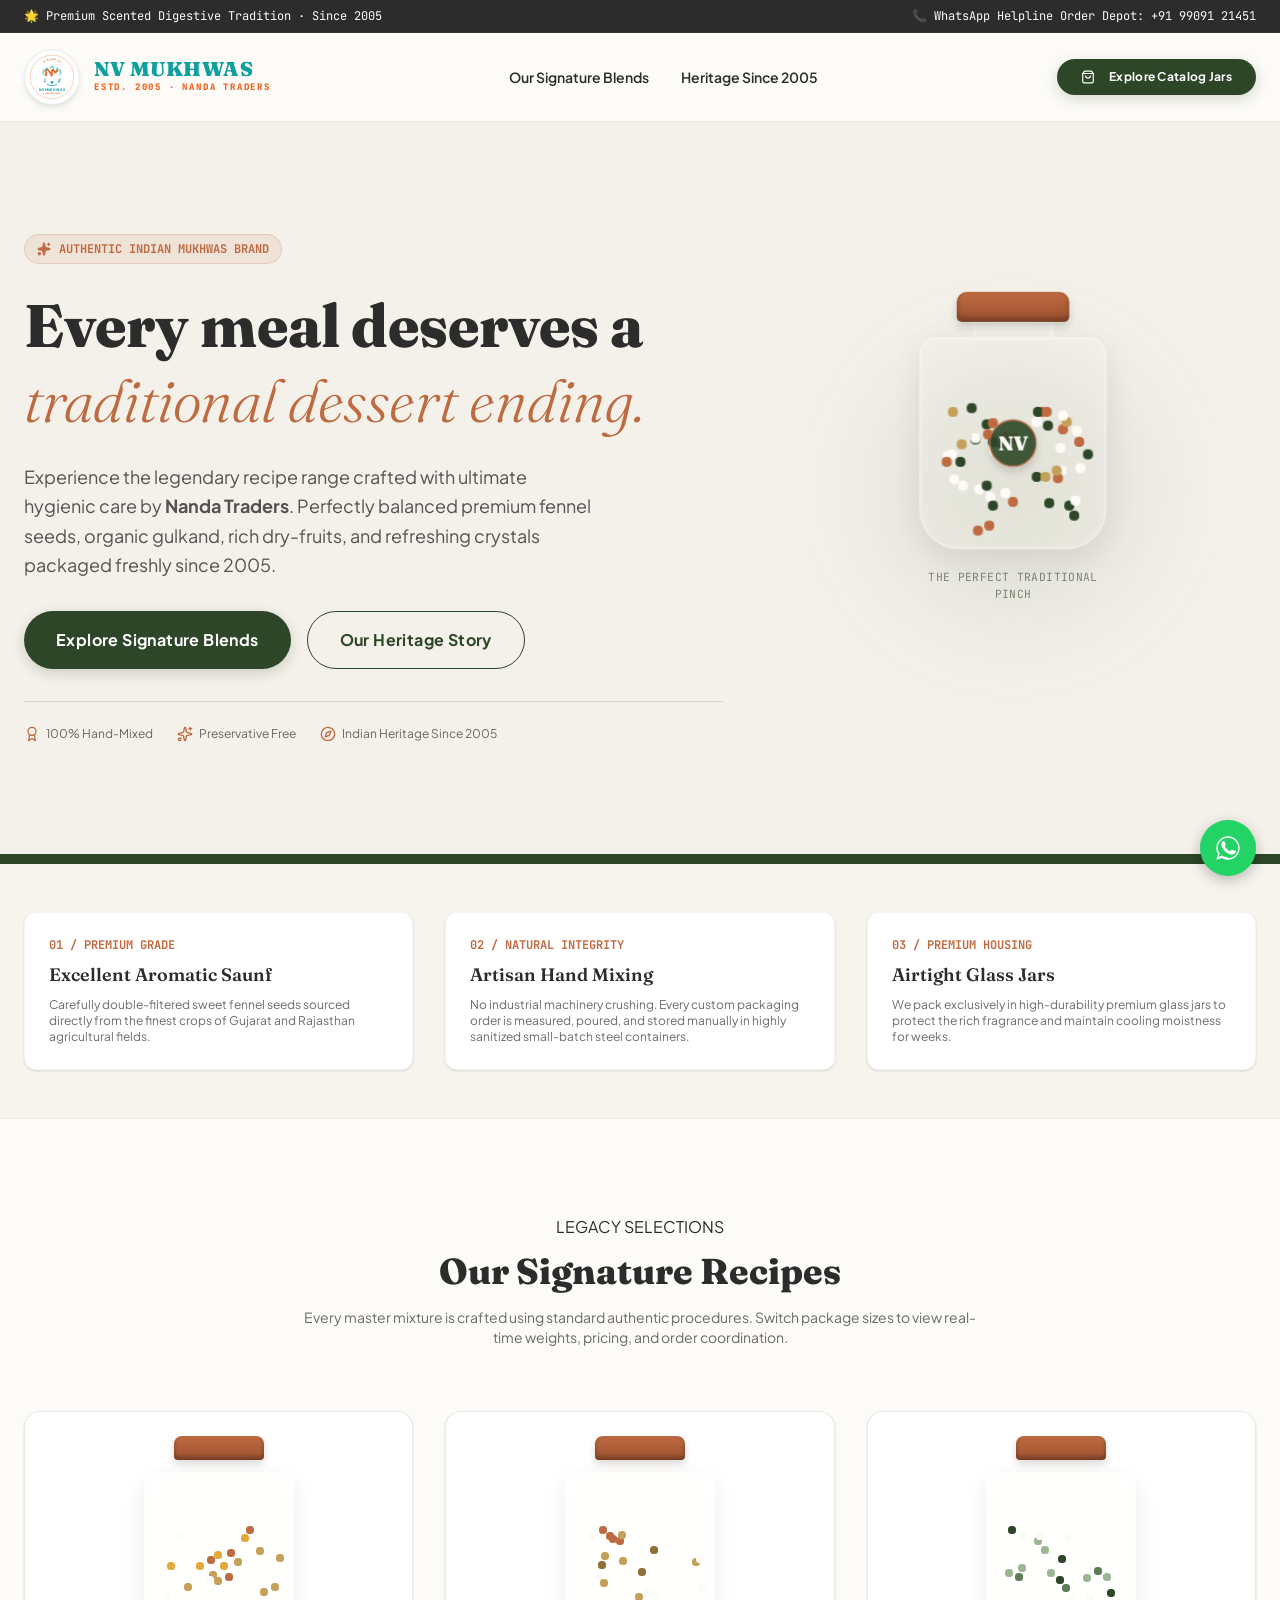
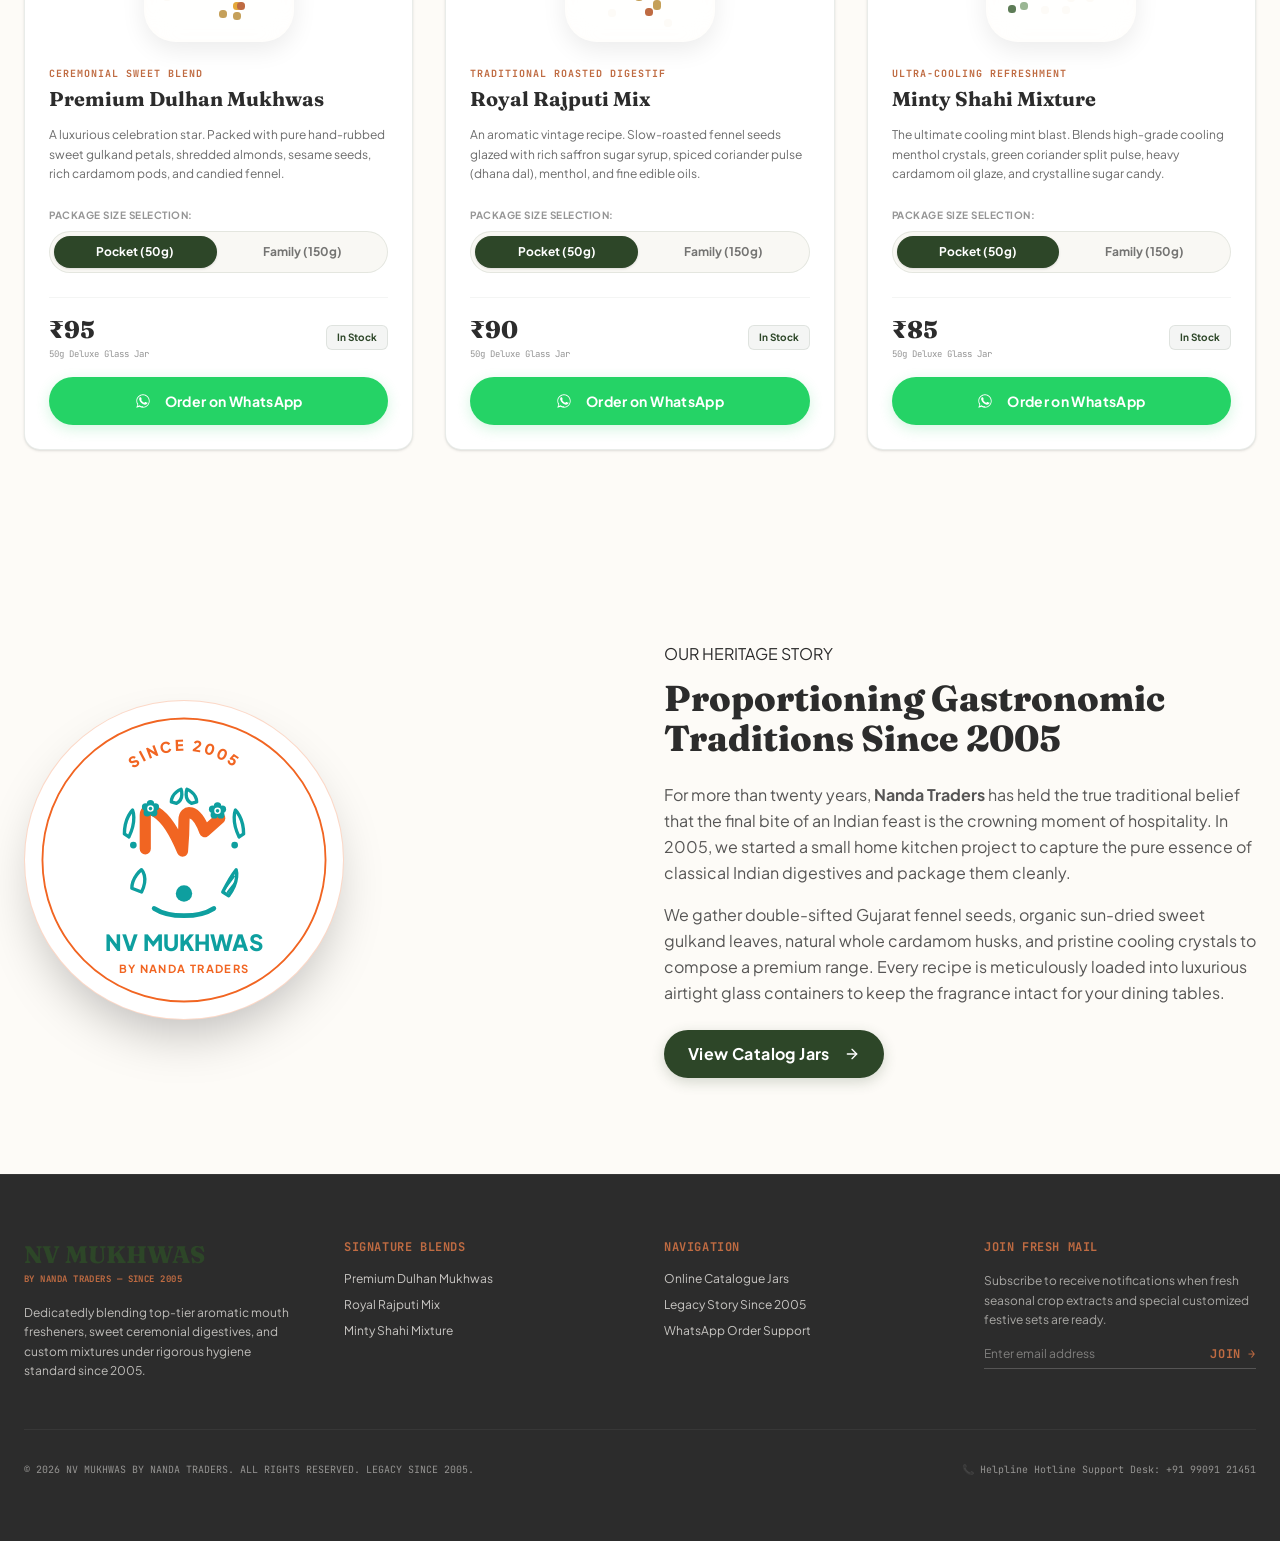
==== index.html @ b00e7655 "Added Completely Code of ReactJS and Build Folder" ====
<!doctype html>
<html lang="en">
  <head>
    <meta charset="UTF-8" />
    <meta name="viewport" content="width=device-width, initial-scale=1.0" />
    <title>My Google AI Studio App</title>
    <script type="module" crossorigin src="/assets/index-C7GHc9b0.js"></script>
    <link rel="stylesheet" crossorigin href="/assets/index-DYr8ZUVI.css">
  </head>
  <body>
    <div id="root"></div>
  </body>
</html>
---- assets/index-DYr8ZUVI.css ----
@import"https://fonts.googleapis.com/css2?family=Fraunces:ital,opsz,wght@0,9..144,300;0,9..144,500;0,9..144,600;0,9..144,700;0,9..144,900;1,9..144,500&family=Plus+Jakarta+Sans:wght@400;500;600;700;800&family=JetBrains+Mono:wght@400;500;600&display=swap";/*! tailwindcss v4.3.1 | MIT License | https://tailwindcss.com */@layer properties{@supports (((-webkit-hyphens:none)) and (not (margin-trim:inline))) or ((-moz-orient:inline) and (not (color:rgb(from red r g b)))){*,:before,:after,::backdrop{--tw-scale-x:1;--tw-scale-y:1;--tw-scale-z:1;--tw-rotate-x:initial;--tw-rotate-y:initial;--tw-rotate-z:initial;--tw-skew-x:initial;--tw-skew-y:initial;--tw-border-style:solid;--tw-gradient-position:initial;--tw-gradient-from:#0000;--tw-gradient-via:#0000;--tw-gradient-to:#0000;--tw-gradient-stops:initial;--tw-gradient-via-stops:initial;--tw-gradient-from-position:0%;--tw-gradient-via-position:50%;--tw-gradient-to-position:100%;--tw-leading:initial;--tw-font-weight:initial;--tw-tracking:initial;--tw-shadow:0 0 #0000;--tw-shadow-color:initial;--tw-shadow-alpha:100%;--tw-inset-shadow:0 0 #0000;--tw-inset-shadow-color:initial;--tw-inset-shadow-alpha:100%;--tw-ring-color:initial;--tw-ring-shadow:0 0 #0000;--tw-inset-ring-color:initial;--tw-inset-ring-shadow:0 0 #0000;--tw-ring-inset:initial;--tw-ring-offset-width:0px;--tw-ring-offset-color:#fff;--tw-ring-offset-shadow:0 0 #0000;--tw-blur:initial;--tw-brightness:initial;--tw-contrast:initial;--tw-grayscale:initial;--tw-hue-rotate:initial;--tw-invert:initial;--tw-opacity:initial;--tw-saturate:initial;--tw-sepia:initial;--tw-drop-shadow:initial;--tw-drop-shadow-color:initial;--tw-drop-shadow-alpha:100%;--tw-drop-shadow-size:initial;--tw-backdrop-blur:initial;--tw-backdrop-brightness:initial;--tw-backdrop-contrast:initial;--tw-backdrop-grayscale:initial;--tw-backdrop-hue-rotate:initial;--tw-backdrop-invert:initial;--tw-backdrop-opacity:initial;--tw-backdrop-saturate:initial;--tw-backdrop-sepia:initial;--tw-duration:initial;--tw-translate-x:0;--tw-translate-y:0;--tw-translate-z:0}}}@layer theme{:root,:host{--font-sans:"Plus Jakarta Sans", ui-sans-serif, system-ui, sans-serif;--font-mono:"JetBrains Mono", ui-monospace, SFMono-Regular, monospace;--color-white:#fff;--spacing:.25rem;--container-sm:24rem;--container-xl:36rem;--container-2xl:42rem;--container-7xl:80rem;--text-xs:.75rem;--text-xs--line-height:calc(1 / .75);--text-sm:.875rem;--text-sm--line-height:calc(1.25 / .875);--text-base:1rem;--text-base--line-height: 1.5 ;--text-lg:1.125rem;--text-lg--line-height:calc(1.75 / 1.125);--text-xl:1.25rem;--text-xl--line-height:calc(1.75 / 1.25);--text-2xl:1.5rem;--text-2xl--line-height:calc(2 / 1.5);--text-3xl:1.875rem;--text-3xl--line-height: 1.2 ;--text-4xl:2.25rem;--text-4xl--line-height:calc(2.5 / 2.25);--text-5xl:3rem;--text-5xl--line-height:1;--text-6xl:3.75rem;--text-6xl--line-height:1;--font-weight-light:300;--font-weight-semibold:600;--font-weight-bold:700;--font-weight-extrabold:800;--font-weight-black:900;--tracking-wide:.025em;--tracking-wider:.05em;--tracking-widest:.1em;--leading-tight:1.25;--leading-relaxed:1.625;--radius-md:.375rem;--radius-xl:.75rem;--radius-2xl:1rem;--animate-pulse:pulse 2s cubic-bezier(.4, 0, .6, 1) infinite;--blur-xl:24px;--blur-3xl:64px;--default-transition-duration:.15s;--default-transition-timing-function:cubic-bezier(.4, 0, .2, 1);--default-font-family:var(--font-sans);--default-mono-font-family:var(--font-mono);--font-display:"Fraunces", serif;--color-teal-brand:#2d4628;--color-teal-brand-dark:#1e311a;--color-orange-brand:#bf6b42;--color-lux-cream:#fdfbf7;--color-cream-dark:#f4f1ea;--color-teal-charcoal:#2c2c2c}}@layer base{*,:after,:before,::backdrop{box-sizing:border-box;border:0 solid;margin:0;padding:0}::file-selector-button{box-sizing:border-box;border:0 solid;margin:0;padding:0}html,:host{-webkit-text-size-adjust:100%;-moz-tab-size:4;tab-size:4;line-height:1.5;font-family:var(--default-font-family,ui-sans-serif, system-ui, sans-serif, "Apple Color Emoji", "Segoe UI Emoji", "Segoe UI Symbol", "Noto Color Emoji");font-feature-settings:var(--default-font-feature-settings,normal);font-variation-settings:var(--default-font-variation-settings,normal);-webkit-tap-highlight-color:transparent}hr{height:0;color:inherit;border-top-width:1px}abbr:where([title]){-webkit-text-decoration:underline dotted;text-decoration:underline dotted}h1,h2,h3,h4,h5,h6{font-size:inherit;font-weight:inherit}a{color:inherit;-webkit-text-decoration:inherit;text-decoration:inherit}b,strong{font-weight:bolder}code,kbd,samp,pre{font-family:var(--default-mono-font-family,ui-monospace, SFMono-Regular, Menlo, Monaco, Consolas, "Liberation Mono", "Courier New", monospace);font-feature-settings:var(--default-mono-font-feature-settings,normal);font-variation-settings:var(--default-mono-font-variation-settings,normal);font-size:1em}small{font-size:80%}sub,sup{vertical-align:baseline;font-size:75%;line-height:0;position:relative}sub{bottom:-.25em}sup{top:-.5em}table{text-indent:0;border-color:inherit;border-collapse:collapse}:-moz-focusring{outline:auto}progress{vertical-align:baseline}summary{display:list-item}ol,ul,menu{list-style:none}img,svg,video,canvas,audio,iframe,embed,object{vertical-align:middle;display:block}img,video{max-width:100%;height:auto}button,input,select,optgroup,textarea{font:inherit;font-feature-settings:inherit;font-variation-settings:inherit;letter-spacing:inherit;color:inherit;opacity:1;background-color:#0000;border-radius:0}::file-selector-button{font:inherit;font-feature-settings:inherit;font-variation-settings:inherit;letter-spacing:inherit;color:inherit;opacity:1;background-color:#0000;border-radius:0}:where(select:is([multiple],[size])) optgroup{font-weight:bolder}:where(select:is([multiple],[size])) optgroup option{padding-inline-start:20px}::file-selector-button{margin-inline-end:4px}::placeholder{opacity:1}@supports (not ((-webkit-appearance:-apple-pay-button))) or (contain-intrinsic-size:1px){::placeholder{color:currentColor}@supports (color:color-mix(in lab,red,red)){::placeholder{color:color-mix(in oklab,currentcolor 50%,transparent)}}}textarea{resize:vertical}::-webkit-search-decoration{-webkit-appearance:none}::-webkit-date-and-time-value{min-height:1lh;text-align:inherit}::-webkit-datetime-edit{display:inline-flex}::-webkit-datetime-edit-fields-wrapper{padding:0}::-webkit-datetime-edit{padding-block:0}::-webkit-datetime-edit-year-field{padding-block:0}::-webkit-datetime-edit-month-field{padding-block:0}::-webkit-datetime-edit-day-field{padding-block:0}::-webkit-datetime-edit-hour-field{padding-block:0}::-webkit-datetime-edit-minute-field{padding-block:0}::-webkit-datetime-edit-second-field{padding-block:0}::-webkit-datetime-edit-millisecond-field{padding-block:0}::-webkit-datetime-edit-meridiem-field{padding-block:0}::-webkit-calendar-picker-indicator{line-height:1}:-moz-ui-invalid{box-shadow:none}button,input:where([type=button],[type=reset],[type=submit]){-webkit-appearance:button;-moz-appearance:button;appearance:button}::file-selector-button{-webkit-appearance:button;-moz-appearance:button;appearance:button}::-webkit-inner-spin-button{height:auto}::-webkit-outer-spin-button{height:auto}[hidden]:where(:not([hidden=until-found])){display:none!important}}@layer components;@layer utilities{.pointer-events-none{pointer-events:none}.absolute{position:absolute}.fixed{position:fixed}.relative{position:relative}.sticky{position:sticky}.inset-0{top:0;right:0;bottom:0;left:0}.inset-x-0{inset-inline:0}.top-0{top:0}.top-\[81px\]{top:81px}.right-0{right:0}.bottom-0{bottom:0}.left-0{left:0}.z-40{z-index:40}.z-50{z-index:50}.mx-auto{margin-inline:auto}.mt-0\.5{margin-top:calc(var(--spacing) * .5)}.mt-3{margin-top:calc(var(--spacing) * 3)}.mt-4{margin-top:calc(var(--spacing) * 4)}.mt-auto{margin-top:auto}.mr-1\.5{margin-right:calc(var(--spacing) * 1.5)}.mr-2{margin-right:calc(var(--spacing) * 2)}.mb-1{margin-bottom:var(--spacing)}.mb-2{margin-bottom:calc(var(--spacing) * 2)}.mb-3{margin-bottom:calc(var(--spacing) * 3)}.mb-4{margin-bottom:calc(var(--spacing) * 4)}.mb-6{margin-bottom:calc(var(--spacing) * 6)}.mb-8{margin-bottom:calc(var(--spacing) * 8)}.mb-16{margin-bottom:calc(var(--spacing) * 16)}.ml-1\.5{margin-left:calc(var(--spacing) * 1.5)}.block{display:block}.flex{display:flex}.grid{display:grid}.hidden{display:none}.inline-flex{display:inline-flex}.table{display:table}.h-3\.5{height:calc(var(--spacing) * 3.5)}.h-4{height:calc(var(--spacing) * 4)}.h-6{height:calc(var(--spacing) * 6)}.h-7{height:calc(var(--spacing) * 7)}.h-12{height:calc(var(--spacing) * 12)}.h-14{height:calc(var(--spacing) * 14)}.h-64{height:calc(var(--spacing) * 64)}.h-96{height:calc(var(--spacing) * 96)}.min-h-screen{min-height:100vh}.w-3\.5{width:calc(var(--spacing) * 3.5)}.w-4{width:calc(var(--spacing) * 4)}.w-6{width:calc(var(--spacing) * 6)}.w-7{width:calc(var(--spacing) * 7)}.w-12{width:calc(var(--spacing) * 12)}.w-14{width:calc(var(--spacing) * 14)}.w-64{width:calc(var(--spacing) * 64)}.w-96{width:calc(var(--spacing) * 96)}.w-full{width:100%}.max-w-2xl{max-width:var(--container-2xl)}.max-w-7xl{max-width:var(--container-7xl)}.max-w-sm{max-width:var(--container-sm)}.max-w-xl{max-width:var(--container-xl)}.flex-1{flex:1}.flex-grow{flex-grow:1}.origin-bottom{transform-origin:bottom}.scale-110{--tw-scale-x:110%;--tw-scale-y:110%;--tw-scale-z:110%;scale:var(--tw-scale-x) var(--tw-scale-y)}.transform{transform:var(--tw-rotate-x,) var(--tw-rotate-y,) var(--tw-rotate-z,) var(--tw-skew-x,) var(--tw-skew-y,)}.animate-pulse{animation:var(--animate-pulse)}.flex-col{flex-direction:column}.flex-wrap{flex-wrap:wrap}.items-center{align-items:center}.items-start{align-items:flex-start}.justify-between{justify-content:space-between}.justify-center{justify-content:center}.gap-1{gap:var(--spacing)}.gap-1\.5{gap:calc(var(--spacing) * 1.5)}.gap-2{gap:calc(var(--spacing) * 2)}.gap-2\.5{gap:calc(var(--spacing) * 2.5)}.gap-3\.5{gap:calc(var(--spacing) * 3.5)}.gap-4{gap:calc(var(--spacing) * 4)}.gap-6{gap:calc(var(--spacing) * 6)}.gap-8{gap:calc(var(--spacing) * 8)}.gap-12{gap:calc(var(--spacing) * 12)}.overflow-hidden{overflow:hidden}.rounded-2xl{border-radius:var(--radius-2xl)}.rounded-full{border-radius:3.40282e38px}.rounded-md{border-radius:var(--radius-md)}.rounded-xl{border-radius:var(--radius-xl)}.border{border-style:var(--tw-border-style);border-width:1px}.border-2{border-style:var(--tw-border-style);border-width:2px}.border-t{border-top-style:var(--tw-border-style);border-top-width:1px}.border-b{border-bottom-style:var(--tw-border-style);border-bottom-width:1px}.border-b-\[10px\]{border-bottom-style:var(--tw-border-style);border-bottom-width:10px}.border-none{--tw-border-style:none;border-style:none}.border-\[\#F16522\]\/25{border-color:#f1652240}.border-lux-cream\/20{border-color:#fdfbf733}@supports (color:color-mix(in lab,red,red)){.border-lux-cream\/20{border-color:color-mix(in oklab,var(--color-lux-cream) 20%,transparent)}}.border-orange-brand\/20{border-color:#bf6b4233}@supports (color:color-mix(in lab,red,red)){.border-orange-brand\/20{border-color:color-mix(in oklab,var(--color-orange-brand) 20%,transparent)}}.border-teal-brand{border-color:var(--color-teal-brand)}.border-teal-brand\/5{border-color:#2d46280d}@supports (color:color-mix(in lab,red,red)){.border-teal-brand\/5{border-color:color-mix(in oklab,var(--color-teal-brand) 5%,transparent)}}.border-teal-brand\/10{border-color:#2d46281a}@supports (color:color-mix(in lab,red,red)){.border-teal-brand\/10{border-color:color-mix(in oklab,var(--color-teal-brand) 10%,transparent)}}.border-teal-brand\/15{border-color:#2d462826}@supports (color:color-mix(in lab,red,red)){.border-teal-brand\/15{border-color:color-mix(in oklab,var(--color-teal-brand) 15%,transparent)}}.border-teal-brand\/20{border-color:#2d462833}@supports (color:color-mix(in lab,red,red)){.border-teal-brand\/20{border-color:color-mix(in oklab,var(--color-teal-brand) 20%,transparent)}}.border-white\/5{border-color:#ffffff0d}@supports (color:color-mix(in lab,red,red)){.border-white\/5{border-color:color-mix(in oklab,var(--color-white) 5%,transparent)}}.bg-cream-dark{background-color:var(--color-cream-dark)}.bg-cream-dark\/50{background-color:#f4f1ea80}@supports (color:color-mix(in lab,red,red)){.bg-cream-dark\/50{background-color:color-mix(in oklab,var(--color-cream-dark) 50%,transparent)}}.bg-cream-dark\/60{background-color:#f4f1ea99}@supports (color:color-mix(in lab,red,red)){.bg-cream-dark\/60{background-color:color-mix(in oklab,var(--color-cream-dark) 60%,transparent)}}.bg-lux-cream{background-color:var(--color-lux-cream)}.bg-lux-cream\/90{background-color:#fdfbf7e6}@supports (color:color-mix(in lab,red,red)){.bg-lux-cream\/90{background-color:color-mix(in oklab,var(--color-lux-cream) 90%,transparent)}}.bg-orange-brand\/10{background-color:#bf6b421a}@supports (color:color-mix(in lab,red,red)){.bg-orange-brand\/10{background-color:color-mix(in oklab,var(--color-orange-brand) 10%,transparent)}}.bg-teal-brand{background-color:var(--color-teal-brand)}.bg-teal-brand\/5{background-color:#2d46280d}@supports (color:color-mix(in lab,red,red)){.bg-teal-brand\/5{background-color:color-mix(in oklab,var(--color-teal-brand) 5%,transparent)}}.bg-teal-brand\/10{background-color:#2d46281a}@supports (color:color-mix(in lab,red,red)){.bg-teal-brand\/10{background-color:color-mix(in oklab,var(--color-teal-brand) 10%,transparent)}}.bg-teal-charcoal{background-color:var(--color-teal-charcoal)}.bg-transparent{background-color:#0000}.bg-white{background-color:var(--color-white)}.bg-white\/45{background-color:#ffffff73}@supports (color:color-mix(in lab,red,red)){.bg-white\/45{background-color:color-mix(in oklab,var(--color-white) 45%,transparent)}}.from-orange-brand\/5{--tw-gradient-from:#bf6b420d}@supports (color:color-mix(in lab,red,red)){.from-orange-brand\/5{--tw-gradient-from:color-mix(in oklab, var(--color-orange-brand) 5%, transparent)}}.from-orange-brand\/5{--tw-gradient-stops:var(--tw-gradient-via-stops,var(--tw-gradient-position), var(--tw-gradient-from) var(--tw-gradient-from-position), var(--tw-gradient-to) var(--tw-gradient-to-position))}.from-teal-brand\/5{--tw-gradient-from:#2d46280d}@supports (color:color-mix(in lab,red,red)){.from-teal-brand\/5{--tw-gradient-from:color-mix(in oklab, var(--color-teal-brand) 5%, transparent)}}.from-teal-brand\/5{--tw-gradient-stops:var(--tw-gradient-via-stops,var(--tw-gradient-position), var(--tw-gradient-from) var(--tw-gradient-from-position), var(--tw-gradient-to) var(--tw-gradient-to-position))}.to-transparent{--tw-gradient-to:transparent;--tw-gradient-stops:var(--tw-gradient-via-stops,var(--tw-gradient-position), var(--tw-gradient-from) var(--tw-gradient-from-position), var(--tw-gradient-to) var(--tw-gradient-to-position))}.fill-current{fill:currentColor}.fill-white{fill:var(--color-white)}.p-1{padding:var(--spacing)}.p-2{padding:calc(var(--spacing) * 2)}.p-2\.5{padding:calc(var(--spacing) * 2.5)}.p-6{padding:calc(var(--spacing) * 6)}.px-2\.5{padding-inline:calc(var(--spacing) * 2.5)}.px-3{padding-inline:calc(var(--spacing) * 3)}.px-6{padding-inline:calc(var(--spacing) * 6)}.px-8{padding-inline:calc(var(--spacing) * 8)}.py-1{padding-block:var(--spacing)}.py-1\.5{padding-block:calc(var(--spacing) * 1.5)}.py-2{padding-block:calc(var(--spacing) * 2)}.py-2\.5{padding-block:calc(var(--spacing) * 2.5)}.py-3{padding-block:calc(var(--spacing) * 3)}.py-3\.5{padding-block:calc(var(--spacing) * 3.5)}.py-4{padding-block:calc(var(--spacing) * 4)}.py-10{padding-block:calc(var(--spacing) * 10)}.py-12{padding-block:calc(var(--spacing) * 12)}.py-16{padding-block:calc(var(--spacing) * 16)}.py-20{padding-block:calc(var(--spacing) * 20)}.py-24{padding-block:calc(var(--spacing) * 24)}.pt-2{padding-top:calc(var(--spacing) * 2)}.pt-4{padding-top:calc(var(--spacing) * 4)}.pt-6{padding-top:calc(var(--spacing) * 6)}.pt-8{padding-top:calc(var(--spacing) * 8)}.pb-1\.5{padding-bottom:calc(var(--spacing) * 1.5)}.pb-2{padding-bottom:calc(var(--spacing) * 2)}.pb-12{padding-bottom:calc(var(--spacing) * 12)}.text-center{text-align:center}.text-left{text-align:left}.font-display{font-family:var(--font-display)}.font-mono{font-family:var(--font-mono)}.font-sans{font-family:var(--font-sans)}.text-2xl{font-size:var(--text-2xl);line-height:var(--tw-leading,var(--text-2xl--line-height))}.text-3xl{font-size:var(--text-3xl);line-height:var(--tw-leading,var(--text-3xl--line-height))}.text-4xl{font-size:var(--text-4xl);line-height:var(--tw-leading,var(--text-4xl--line-height))}.text-base{font-size:var(--text-base);line-height:var(--tw-leading,var(--text-base--line-height))}.text-lg{font-size:var(--text-lg);line-height:var(--tw-leading,var(--text-lg--line-height))}.text-sm{font-size:var(--text-sm);line-height:var(--tw-leading,var(--text-sm--line-height))}.text-xl{font-size:var(--text-xl);line-height:var(--tw-leading,var(--text-xl--line-height))}.text-xs{font-size:var(--text-xs);line-height:var(--tw-leading,var(--text-xs--line-height))}.text-\[9px\]{font-size:9px}.text-\[10px\]{font-size:10px}.leading-none{--tw-leading:1;line-height:1}.leading-relaxed{--tw-leading:var(--leading-relaxed);line-height:var(--leading-relaxed)}.leading-tight{--tw-leading:var(--leading-tight);line-height:var(--leading-tight)}.font-black{--tw-font-weight:var(--font-weight-black);font-weight:var(--font-weight-black)}.font-bold{--tw-font-weight:var(--font-weight-bold);font-weight:var(--font-weight-bold)}.font-extrabold{--tw-font-weight:var(--font-weight-extrabold);font-weight:var(--font-weight-extrabold)}.font-light{--tw-font-weight:var(--font-weight-light);font-weight:var(--font-weight-light)}.font-semibold{--tw-font-weight:var(--font-weight-semibold);font-weight:var(--font-weight-semibold)}.tracking-\[0\.2em\]{--tw-tracking:.2em;letter-spacing:.2em}.tracking-wide{--tw-tracking:var(--tracking-wide);letter-spacing:var(--tracking-wide)}.tracking-wider{--tw-tracking:var(--tracking-wider);letter-spacing:var(--tracking-wider)}.tracking-widest{--tw-tracking:var(--tracking-widest);letter-spacing:var(--tracking-widest)}.text-\[\#0E9F9F\]{color:#0e9f9f}.text-\[\#F16522\]{color:#f16522}.text-lux-cream{color:var(--color-lux-cream)}.text-lux-cream\/50{color:#fdfbf780}@supports (color:color-mix(in lab,red,red)){.text-lux-cream\/50{color:color-mix(in oklab,var(--color-lux-cream) 50%,transparent)}}.text-lux-cream\/60{color:#fdfbf799}@supports (color:color-mix(in lab,red,red)){.text-lux-cream\/60{color:color-mix(in oklab,var(--color-lux-cream) 60%,transparent)}}.text-lux-cream\/70{color:#fdfbf7b3}@supports (color:color-mix(in lab,red,red)){.text-lux-cream\/70{color:color-mix(in oklab,var(--color-lux-cream) 70%,transparent)}}.text-lux-cream\/75{color:#fdfbf7bf}@supports (color:color-mix(in lab,red,red)){.text-lux-cream\/75{color:color-mix(in oklab,var(--color-lux-cream) 75%,transparent)}}.text-orange-brand{color:var(--color-orange-brand)}.text-teal-brand{color:var(--color-teal-brand)}.text-teal-brand\/60{color:#2d462899}@supports (color:color-mix(in lab,red,red)){.text-teal-brand\/60{color:color-mix(in oklab,var(--color-teal-brand) 60%,transparent)}}.text-teal-charcoal{color:var(--color-teal-charcoal)}.text-teal-charcoal\/50{color:#2c2c2c80}@supports (color:color-mix(in lab,red,red)){.text-teal-charcoal\/50{color:color-mix(in oklab,var(--color-teal-charcoal) 50%,transparent)}}.text-teal-charcoal\/65{color:#2c2c2ca6}@supports (color:color-mix(in lab,red,red)){.text-teal-charcoal\/65{color:color-mix(in oklab,var(--color-teal-charcoal) 65%,transparent)}}.text-teal-charcoal\/70{color:#2c2c2cb3}@supports (color:color-mix(in lab,red,red)){.text-teal-charcoal\/70{color:color-mix(in oklab,var(--color-teal-charcoal) 70%,transparent)}}.text-teal-charcoal\/80{color:#2c2c2ccc}@supports (color:color-mix(in lab,red,red)){.text-teal-charcoal\/80{color:color-mix(in oklab,var(--color-teal-charcoal) 80%,transparent)}}.text-white{color:var(--color-white)}.uppercase{text-transform:uppercase}.italic{font-style:italic}.shadow-2xl{--tw-shadow:0 25px 50px -12px var(--tw-shadow-color,#00000040);box-shadow:var(--tw-inset-shadow),var(--tw-inset-ring-shadow),var(--tw-ring-offset-shadow),var(--tw-ring-shadow),var(--tw-shadow)}.shadow-lg{--tw-shadow:0 10px 15px -3px var(--tw-shadow-color,#0000001a), 0 4px 6px -4px var(--tw-shadow-color,#0000001a);box-shadow:var(--tw-inset-shadow),var(--tw-inset-ring-shadow),var(--tw-ring-offset-shadow),var(--tw-ring-shadow),var(--tw-shadow)}.shadow-md{--tw-shadow:0 4px 6px -1px var(--tw-shadow-color,#0000001a), 0 2px 4px -2px var(--tw-shadow-color,#0000001a);box-shadow:var(--tw-inset-shadow),var(--tw-inset-ring-shadow),var(--tw-ring-offset-shadow),var(--tw-ring-shadow),var(--tw-shadow)}.shadow-sm{--tw-shadow:0 1px 3px 0 var(--tw-shadow-color,#0000001a), 0 1px 2px -1px var(--tw-shadow-color,#0000001a);box-shadow:var(--tw-inset-shadow),var(--tw-inset-ring-shadow),var(--tw-ring-offset-shadow),var(--tw-ring-shadow),var(--tw-shadow)}.shadow-xl{--tw-shadow:0 20px 25px -5px var(--tw-shadow-color,#0000001a), 0 8px 10px -6px var(--tw-shadow-color,#0000001a);box-shadow:var(--tw-inset-shadow),var(--tw-inset-ring-shadow),var(--tw-ring-offset-shadow),var(--tw-ring-shadow),var(--tw-shadow)}.shadow-teal-brand\/10{--tw-shadow-color:#2d46281a}@supports (color:color-mix(in lab,red,red)){.shadow-teal-brand\/10{--tw-shadow-color:color-mix(in oklab, color-mix(in oklab, var(--color-teal-brand) 10%, transparent) var(--tw-shadow-alpha), transparent)}}.blur-3xl{--tw-blur:blur(var(--blur-3xl));filter:var(--tw-blur,) var(--tw-brightness,) var(--tw-contrast,) var(--tw-grayscale,) var(--tw-hue-rotate,) var(--tw-invert,) var(--tw-saturate,) var(--tw-sepia,) var(--tw-drop-shadow,)}.backdrop-blur-xl{--tw-backdrop-blur:blur(var(--blur-xl));-webkit-backdrop-filter:var(--tw-backdrop-blur,) var(--tw-backdrop-brightness,) var(--tw-backdrop-contrast,) var(--tw-backdrop-grayscale,) var(--tw-backdrop-hue-rotate,) var(--tw-backdrop-invert,) var(--tw-backdrop-opacity,) var(--tw-backdrop-saturate,) var(--tw-backdrop-sepia,);backdrop-filter:var(--tw-backdrop-blur,) var(--tw-backdrop-brightness,) var(--tw-backdrop-contrast,) var(--tw-backdrop-grayscale,) var(--tw-backdrop-hue-rotate,) var(--tw-backdrop-invert,) var(--tw-backdrop-opacity,) var(--tw-backdrop-saturate,) var(--tw-backdrop-sepia,)}.transition{transition-property:color,background-color,border-color,outline-color,text-decoration-color,fill,stroke,--tw-gradient-from,--tw-gradient-via,--tw-gradient-to,opacity,box-shadow,transform,translate,scale,rotate,filter,-webkit-backdrop-filter,backdrop-filter,display,content-visibility,overlay,pointer-events;transition-timing-function:var(--tw-ease,var(--default-transition-timing-function));transition-duration:var(--tw-duration,var(--default-transition-duration))}.transition-all{transition-property:all;transition-timing-function:var(--tw-ease,var(--default-transition-timing-function));transition-duration:var(--tw-duration,var(--default-transition-duration))}.transition-colors{transition-property:color,background-color,border-color,outline-color,text-decoration-color,fill,stroke,--tw-gradient-from,--tw-gradient-via,--tw-gradient-to;transition-timing-function:var(--tw-ease,var(--default-transition-timing-function));transition-duration:var(--tw-duration,var(--default-transition-duration))}.duration-300{--tw-duration:.3s;transition-duration:.3s}.outline-none{--tw-outline-style:none;outline-style:none}@media(hover:hover){.group-hover\:scale-105:is(:where(.group):hover *){--tw-scale-x:105%;--tw-scale-y:105%;--tw-scale-z:105%;scale:var(--tw-scale-x) var(--tw-scale-y)}}.selection\:bg-orange-brand ::selection{background-color:var(--color-orange-brand)}.selection\:bg-orange-brand::selection{background-color:var(--color-orange-brand)}.selection\:text-white ::selection{color:var(--color-white)}.selection\:text-white::selection{color:var(--color-white)}.placeholder\:text-lux-cream\/40::placeholder{color:#fdfbf766}@supports (color:color-mix(in lab,red,red)){.placeholder\:text-lux-cream\/40::placeholder{color:color-mix(in oklab,var(--color-lux-cream) 40%,transparent)}}@media(hover:hover){.hover\:-translate-y-1:hover{--tw-translate-y:calc(var(--spacing) * -1);translate:var(--tw-translate-x) var(--tw-translate-y)}.hover\:border-teal-brand\/30:hover{border-color:#2d46284d}@supports (color:color-mix(in lab,red,red)){.hover\:border-teal-brand\/30:hover{border-color:color-mix(in oklab,var(--color-teal-brand) 30%,transparent)}}.hover\:bg-teal-brand-dark:hover{background-color:var(--color-teal-brand-dark)}.hover\:bg-teal-brand\/5:hover{background-color:#2d46280d}@supports (color:color-mix(in lab,red,red)){.hover\:bg-teal-brand\/5:hover{background-color:color-mix(in oklab,var(--color-teal-brand) 5%,transparent)}}.hover\:bg-white\/40:hover{background-color:#fff6}@supports (color:color-mix(in lab,red,red)){.hover\:bg-white\/40:hover{background-color:color-mix(in oklab,var(--color-white) 40%,transparent)}}.hover\:text-orange-brand:hover{color:var(--color-orange-brand)}.hover\:text-teal-brand:hover{color:var(--color-teal-brand)}.hover\:text-white:hover{color:var(--color-white)}.hover\:shadow-xl:hover{--tw-shadow:0 20px 25px -5px var(--tw-shadow-color,#0000001a), 0 8px 10px -6px var(--tw-shadow-color,#0000001a);box-shadow:var(--tw-inset-shadow),var(--tw-inset-ring-shadow),var(--tw-ring-offset-shadow),var(--tw-ring-shadow),var(--tw-shadow)}}@media(min-width:40rem){.sm\:inline{display:inline}.sm\:text-4xl{font-size:var(--text-4xl);line-height:var(--tw-leading,var(--text-4xl--line-height))}.sm\:text-5xl{font-size:var(--text-5xl);line-height:var(--tw-leading,var(--text-5xl--line-height))}.sm\:text-base{font-size:var(--text-base);line-height:var(--tw-leading,var(--text-base--line-height))}.sm\:text-lg{font-size:var(--text-lg);line-height:var(--tw-leading,var(--text-lg--line-height))}}@media(min-width:48rem){.md\:col-span-5{grid-column:span 5/span 5}.md\:col-span-7{grid-column:span 7/span 7}.md\:flex{display:flex}.md\:hidden{display:none}.md\:inline{display:inline}.md\:h-80{height:calc(var(--spacing) * 80)}.md\:w-80{width:calc(var(--spacing) * 80)}.md\:scale-125{--tw-scale-x:125%;--tw-scale-y:125%;--tw-scale-z:125%;scale:var(--tw-scale-x) var(--tw-scale-y)}.md\:grid-cols-2{grid-template-columns:repeat(2,minmax(0,1fr))}.md\:grid-cols-3{grid-template-columns:repeat(3,minmax(0,1fr))}.md\:grid-cols-4{grid-template-columns:repeat(4,minmax(0,1fr))}.md\:grid-cols-12{grid-template-columns:repeat(12,minmax(0,1fr))}.md\:justify-start{justify-content:flex-start}.md\:py-28{padding-block:calc(var(--spacing) * 28)}.md\:text-sm{font-size:var(--text-sm);line-height:var(--tw-leading,var(--text-sm--line-height))}}@media(min-width:64rem){.lg\:text-6xl{font-size:var(--text-6xl);line-height:var(--tw-leading,var(--text-6xl--line-height))}}}.jar{z-index:10;flex-direction:column;align-items:center;width:150px;display:flex;position:relative}.jar__lid{z-index:15;background:linear-gradient(#bf6b42,#9e522f);border-radius:8px 8px 4px 4px;width:90px;height:24px;box-shadow:inset 0 -3px 5px #0000004d,0 4px 8px #00000026}.jar__neck{z-index:14;background:#fefaf32e;border-left:2px solid #fefaf359;border-right:2px solid #fefaf359;width:64px;height:12px;box-shadow:inset 0 1px 3px #ffffff26}.jar__body{-webkit-backdrop-filter:blur(2px);backdrop-filter:blur(2px);background:#fefaf314;border:2px solid #fefaf347;border-radius:14px 14px 32px 32px;width:150px;height:170px;transition:height .3s cubic-bezier(.16,1,.3,1);position:relative;overflow:hidden;box-shadow:0 8px 24px #00000014,inset 0 0 15px #fefaf31a}.jar__body--large{height:200px}.jar__body--family{height:220px}.jar__seeds{position:absolute;top:0;right:0;bottom:0;left:0}.seed{opacity:0;border-radius:3.5px;width:8px;height:8px;animation:.8s cubic-bezier(.25,1,.5,1) forwards seedFalling;position:absolute;bottom:0}@keyframes seedFalling{to{opacity:1;transform:translateY(0) rotate(var(--rot))}}.jar__inner-badge{color:#fdfbf7;width:38px;height:38px;font-family:var(--font-display);pointer-events:none;background-color:#2d4628e6;border:1.5px solid #bf6b42;border-radius:50%;justify-content:center;align-items:center;font-size:1rem;font-weight:900;display:flex;position:absolute;top:50%;left:50%;transform:translate(-50%,-50%);box-shadow:0 4px 8px #00000026}.pulse-glow:before{content:"";opacity:.5;z-index:-1;background-color:#25d366;border-radius:50%;animation:2s ease-out infinite pulseRipples;position:absolute;top:0;right:0;bottom:0;left:0}@keyframes pulseRipples{0%{opacity:.5;transform:scale(1)}to{opacity:0;transform:scale(1.6)}}.spinning-orbit{animation:30s linear infinite slowOrbit}@keyframes slowOrbit{to{transform:rotate(360deg)}}.mukhwas-slider{-webkit-appearance:none;background:#fdfbf726;border-radius:50px;outline:none;width:100%;height:6px}.mukhwas-slider::-webkit-slider-thumb{-webkit-appearance:none;-moz-appearance:none;appearance:none;cursor:pointer;background:#bf6b42;border:2px solid #fdfbf7;border-radius:50%;width:18px;height:18px;transition:transform .2s;box-shadow:0 2px 6px #0000004d}.mukhwas-slider::-webkit-slider-thumb:hover{transform:scale(1.2)}.light-slider{background:#2d46281f}.light-slider::-webkit-slider-thumb{background:#2d4628}.btn{font-family:var(--font-sans);cursor:pointer;letter-spacing:.025em;border-radius:9999px;justify-content:center;align-items:center;gap:8px;font-weight:700;transition:all .3s cubic-bezier(.16,1,.3,1);display:inline-flex}.btn--primary{background-color:var(--color-teal-brand);color:#fff;box-shadow:0 4px 14px #2d462833}.btn--primary:hover{background-color:var(--color-teal-brand-dark);transform:translateY(-2px);box-shadow:0 10px 24px #2d462859}.btn--ghost{border:1.5px solid var(--color-teal-brand);color:var(--color-teal-brand);background:0 0}.btn--ghost:hover{background-color:var(--color-teal-brand);color:#fff;transform:translateY(-2px);box-shadow:0 6px 16px #2d462833}.btn--whatsapp{color:#fff;background-color:#25d366;box-shadow:0 4px 14px #25d36633}.btn--whatsapp:hover{background-color:#1ebe57;transform:translateY(-2px);box-shadow:0 10px 24px #25d36661}html,body{scroll-behavior:smooth;-webkit-overflow-scrolling:touch;max-width:100%;height:auto;min-height:100%;overflow-x:hidden}.whatsapp-float{color:#fff;z-index:50;background-color:#25d366;border-radius:50%;justify-content:center;align-items:center;width:56px;height:56px;transition:transform .3s cubic-bezier(.16,1,.3,1),background-color .3s;display:flex;position:fixed;bottom:24px;right:24px;box-shadow:0 4px 14px #00000040}.whatsapp-float:hover{background-color:#1ebe57;transform:scale(1.1)translateY(-2px);box-shadow:0 8px 20px #25d36666}@property --tw-scale-x{syntax:"*";inherits:false;initial-value:1}@property --tw-scale-y{syntax:"*";inherits:false;initial-value:1}@property --tw-scale-z{syntax:"*";inherits:false;initial-value:1}@property --tw-rotate-x{syntax:"*";inherits:false}@property --tw-rotate-y{syntax:"*";inherits:false}@property --tw-rotate-z{syntax:"*";inherits:false}@property --tw-skew-x{syntax:"*";inherits:false}@property --tw-skew-y{syntax:"*";inherits:false}@property --tw-border-style{syntax:"*";inherits:false;initial-value:solid}@property --tw-gradient-position{syntax:"*";inherits:false}@property --tw-gradient-from{syntax:"<color>";inherits:false;initial-value:#0000}@property --tw-gradient-via{syntax:"<color>";inherits:false;initial-value:#0000}@property --tw-gradient-to{syntax:"<color>";inherits:false;initial-value:#0000}@property --tw-gradient-stops{syntax:"*";inherits:false}@property --tw-gradient-via-stops{syntax:"*";inherits:false}@property --tw-gradient-from-position{syntax:"<length-percentage>";inherits:false;initial-value:0%}@property --tw-gradient-via-position{syntax:"<length-percentage>";inherits:false;initial-value:50%}@property --tw-gradient-to-position{syntax:"<length-percentage>";inherits:false;initial-value:100%}@property --tw-leading{syntax:"*";inherits:false}@property --tw-font-weight{syntax:"*";inherits:false}@property --tw-tracking{syntax:"*";inherits:false}@property --tw-shadow{syntax:"*";inherits:false;initial-value:0 0 #0000}@property --tw-shadow-color{syntax:"*";inherits:false}@property --tw-shadow-alpha{syntax:"<percentage>";inherits:false;initial-value:100%}@property --tw-inset-shadow{syntax:"*";inherits:false;initial-value:0 0 #0000}@property --tw-inset-shadow-color{syntax:"*";inherits:false}@property --tw-inset-shadow-alpha{syntax:"<percentage>";inherits:false;initial-value:100%}@property --tw-ring-color{syntax:"*";inherits:false}@property --tw-ring-shadow{syntax:"*";inherits:false;initial-value:0 0 #0000}@property --tw-inset-ring-color{syntax:"*";inherits:false}@property --tw-inset-ring-shadow{syntax:"*";inherits:false;initial-value:0 0 #0000}@property --tw-ring-inset{syntax:"*";inherits:false}@property --tw-ring-offset-width{syntax:"<length>";inherits:false;initial-value:0}@property --tw-ring-offset-color{syntax:"*";inherits:false;initial-value:#fff}@property --tw-ring-offset-shadow{syntax:"*";inherits:false;initial-value:0 0 #0000}@property --tw-blur{syntax:"*";inherits:false}@property --tw-brightness{syntax:"*";inherits:false}@property --tw-contrast{syntax:"*";inherits:false}@property --tw-grayscale{syntax:"*";inherits:false}@property --tw-hue-rotate{syntax:"*";inherits:false}@property --tw-invert{syntax:"*";inherits:false}@property --tw-opacity{syntax:"*";inherits:false}@property --tw-saturate{syntax:"*";inherits:false}@property --tw-sepia{syntax:"*";inherits:false}@property --tw-drop-shadow{syntax:"*";inherits:false}@property --tw-drop-shadow-color{syntax:"*";inherits:false}@property --tw-drop-shadow-alpha{syntax:"<percentage>";inherits:false;initial-value:100%}@property --tw-drop-shadow-size{syntax:"*";inherits:false}@property --tw-backdrop-blur{syntax:"*";inherits:false}@property --tw-backdrop-brightness{syntax:"*";inherits:false}@property --tw-backdrop-contrast{syntax:"*";inherits:false}@property --tw-backdrop-grayscale{syntax:"*";inherits:false}@property --tw-backdrop-hue-rotate{syntax:"*";inherits:false}@property --tw-backdrop-invert{syntax:"*";inherits:false}@property --tw-backdrop-opacity{syntax:"*";inherits:false}@property --tw-backdrop-saturate{syntax:"*";inherits:false}@property --tw-backdrop-sepia{syntax:"*";inherits:false}@property --tw-duration{syntax:"*";inherits:false}@property --tw-translate-x{syntax:"*";inherits:false;initial-value:0}@property --tw-translate-y{syntax:"*";inherits:false;initial-value:0}@property --tw-translate-z{syntax:"*";inherits:false;initial-value:0}@keyframes pulse{50%{opacity:.5}}
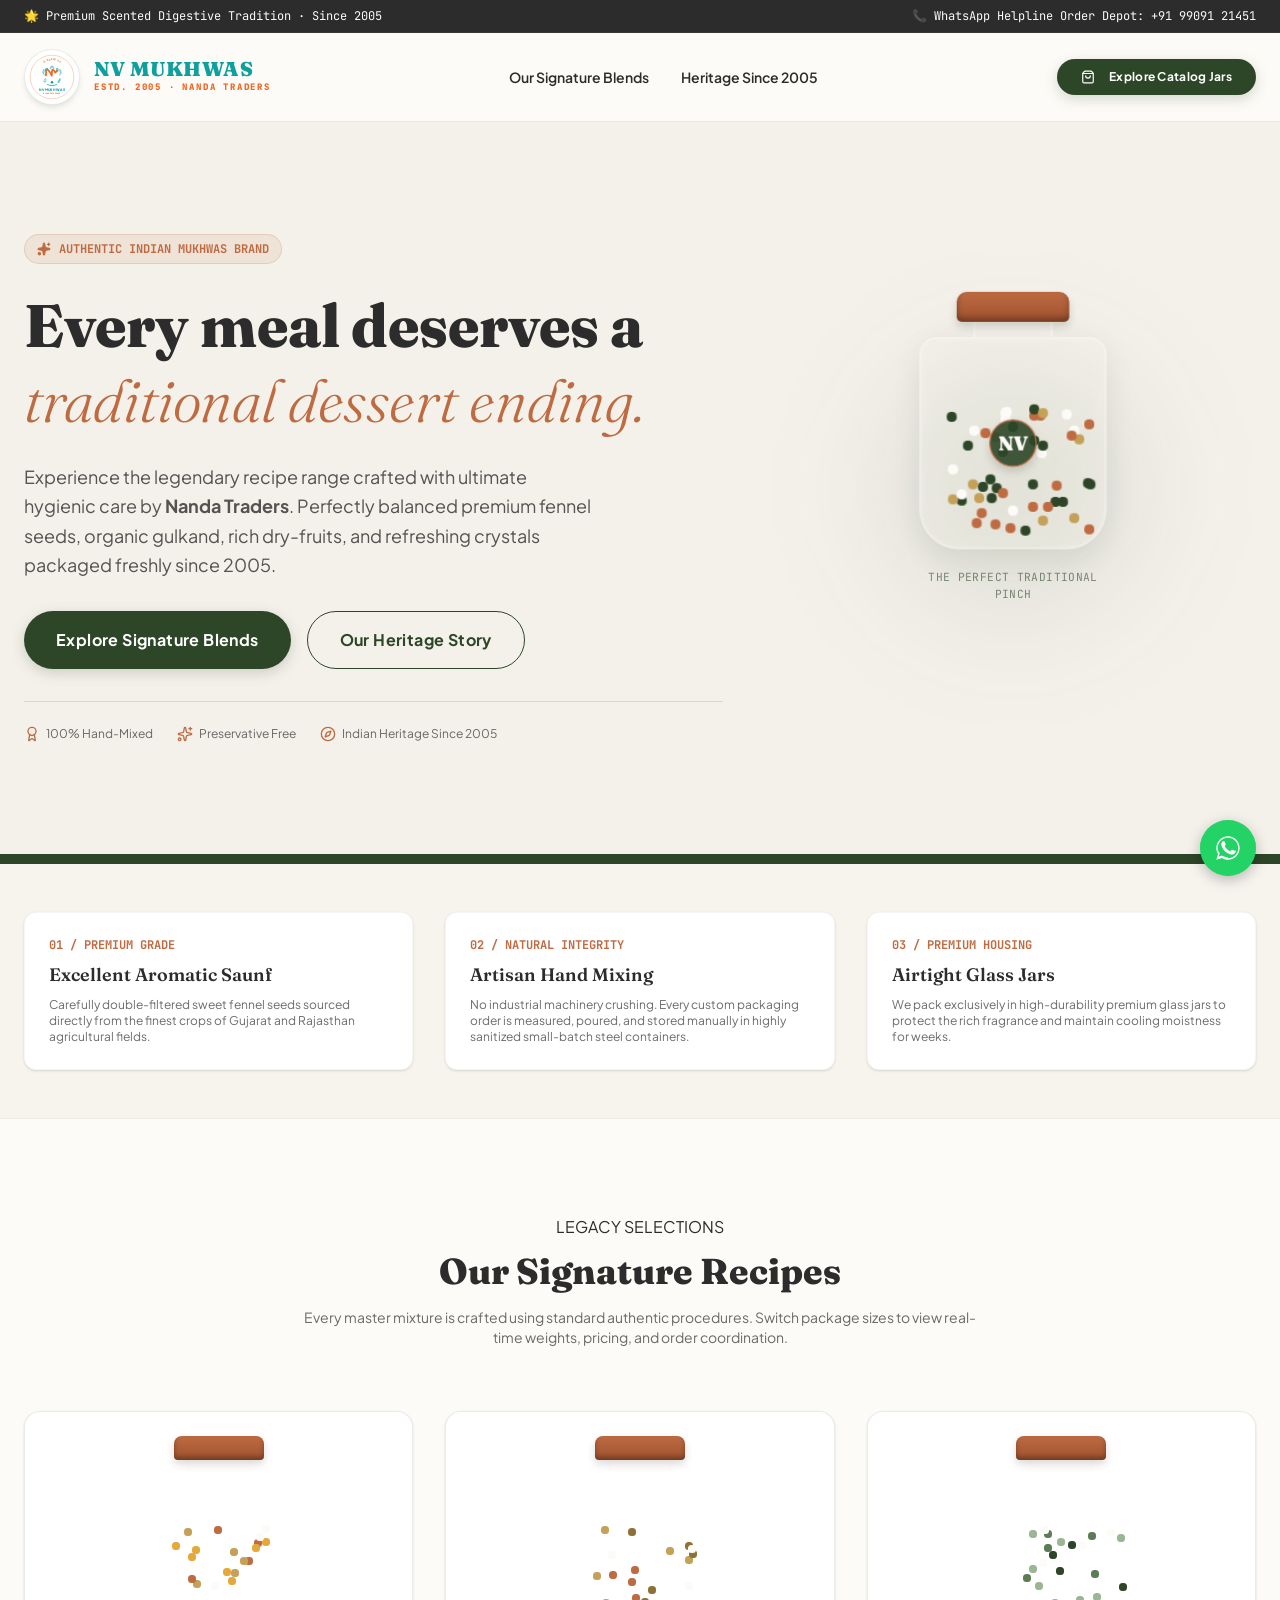
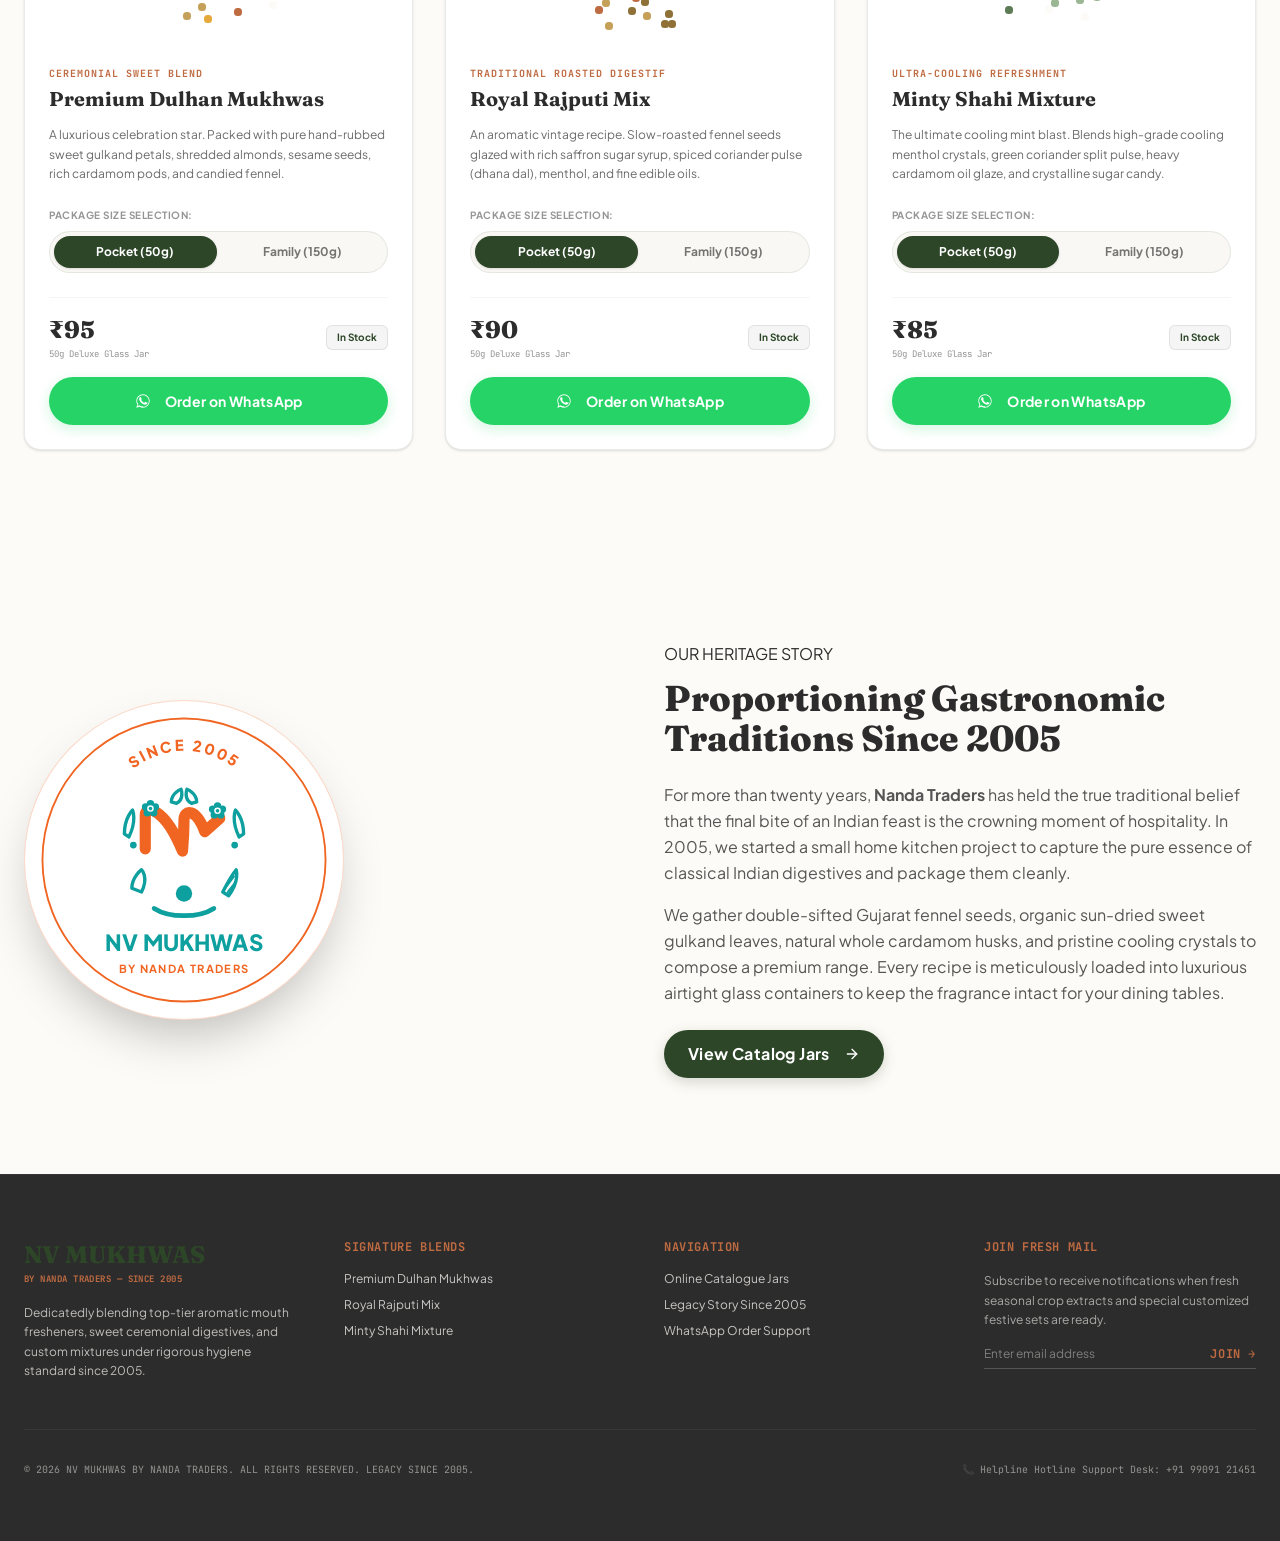
==== commit 1720e08c: "Updated the Path of Files" ====
--- a/index.html
+++ b/index.html
@@ -4,8 +4,8 @@
     <meta charset="UTF-8" />
     <meta name="viewport" content="width=device-width, initial-scale=1.0" />
     <title>My Google AI Studio App</title>
-    <script type="module" crossorigin src="/assets/index-C7GHc9b0.js"></script>
-    <link rel="stylesheet" crossorigin href="/assets/index-DYr8ZUVI.css">
+    <script type="module" crossorigin src="/index.js"></script>
+    <link rel="stylesheet" crossorigin href="/index.css">
   </head>
   <body>
     <div id="root"></div>
--- a/index.css
+++ b/index.css
@@ -0,0 +1 @@
+@import"https://fonts.googleapis.com/css2?family=Fraunces:ital,opsz,wght@0,9..144,300;0,9..144,500;0,9..144,600;0,9..144,700;0,9..144,900;1,9..144,500&family=Plus+Jakarta+Sans:wght@400;500;600;700;800&family=JetBrains+Mono:wght@400;500;600&display=swap";/*! tailwindcss v4.3.1 | MIT License | https://tailwindcss.com */@layer properties{@supports (((-webkit-hyphens:none)) and (not (margin-trim:inline))) or ((-moz-orient:inline) and (not (color:rgb(from red r g b)))){*,:before,:after,::backdrop{--tw-scale-x:1;--tw-scale-y:1;--tw-scale-z:1;--tw-rotate-x:initial;--tw-rotate-y:initial;--tw-rotate-z:initial;--tw-skew-x:initial;--tw-skew-y:initial;--tw-border-style:solid;--tw-gradient-position:initial;--tw-gradient-from:#0000;--tw-gradient-via:#0000;--tw-gradient-to:#0000;--tw-gradient-stops:initial;--tw-gradient-via-stops:initial;--tw-gradient-from-position:0%;--tw-gradient-via-position:50%;--tw-gradient-to-position:100%;--tw-leading:initial;--tw-font-weight:initial;--tw-tracking:initial;--tw-shadow:0 0 #0000;--tw-shadow-color:initial;--tw-shadow-alpha:100%;--tw-inset-shadow:0 0 #0000;--tw-inset-shadow-color:initial;--tw-inset-shadow-alpha:100%;--tw-ring-color:initial;--tw-ring-shadow:0 0 #0000;--tw-inset-ring-color:initial;--tw-inset-ring-shadow:0 0 #0000;--tw-ring-inset:initial;--tw-ring-offset-width:0px;--tw-ring-offset-color:#fff;--tw-ring-offset-shadow:0 0 #0000;--tw-blur:initial;--tw-brightness:initial;--tw-contrast:initial;--tw-grayscale:initial;--tw-hue-rotate:initial;--tw-invert:initial;--tw-opacity:initial;--tw-saturate:initial;--tw-sepia:initial;--tw-drop-shadow:initial;--tw-drop-shadow-color:initial;--tw-drop-shadow-alpha:100%;--tw-drop-shadow-size:initial;--tw-backdrop-blur:initial;--tw-backdrop-brightness:initial;--tw-backdrop-contrast:initial;--tw-backdrop-grayscale:initial;--tw-backdrop-hue-rotate:initial;--tw-backdrop-invert:initial;--tw-backdrop-opacity:initial;--tw-backdrop-saturate:initial;--tw-backdrop-sepia:initial;--tw-duration:initial;--tw-translate-x:0;--tw-translate-y:0;--tw-translate-z:0}}}@layer theme{:root,:host{--font-sans:"Plus Jakarta Sans", ui-sans-serif, system-ui, sans-serif;--font-mono:"JetBrains Mono", ui-monospace, SFMono-Regular, monospace;--color-white:#fff;--spacing:.25rem;--container-sm:24rem;--container-xl:36rem;--container-2xl:42rem;--container-7xl:80rem;--text-xs:.75rem;--text-xs--line-height:calc(1 / .75);--text-sm:.875rem;--text-sm--line-height:calc(1.25 / .875);--text-base:1rem;--text-base--line-height: 1.5 ;--text-lg:1.125rem;--text-lg--line-height:calc(1.75 / 1.125);--text-xl:1.25rem;--text-xl--line-height:calc(1.75 / 1.25);--text-2xl:1.5rem;--text-2xl--line-height:calc(2 / 1.5);--text-3xl:1.875rem;--text-3xl--line-height: 1.2 ;--text-4xl:2.25rem;--text-4xl--line-height:calc(2.5 / 2.25);--text-5xl:3rem;--text-5xl--line-height:1;--text-6xl:3.75rem;--text-6xl--line-height:1;--font-weight-light:300;--font-weight-semibold:600;--font-weight-bold:700;--font-weight-extrabold:800;--font-weight-black:900;--tracking-wide:.025em;--tracking-wider:.05em;--tracking-widest:.1em;--leading-tight:1.25;--leading-relaxed:1.625;--radius-md:.375rem;--radius-xl:.75rem;--radius-2xl:1rem;--animate-pulse:pulse 2s cubic-bezier(.4, 0, .6, 1) infinite;--blur-xl:24px;--blur-3xl:64px;--default-transition-duration:.15s;--default-transition-timing-function:cubic-bezier(.4, 0, .2, 1);--default-font-family:var(--font-sans);--default-mono-font-family:var(--font-mono);--font-display:"Fraunces", serif;--color-teal-brand:#2d4628;--color-teal-brand-dark:#1e311a;--color-orange-brand:#bf6b42;--color-lux-cream:#fdfbf7;--color-cream-dark:#f4f1ea;--color-teal-charcoal:#2c2c2c}}@layer base{*,:after,:before,::backdrop{box-sizing:border-box;border:0 solid;margin:0;padding:0}::file-selector-button{box-sizing:border-box;border:0 solid;margin:0;padding:0}html,:host{-webkit-text-size-adjust:100%;-moz-tab-size:4;tab-size:4;line-height:1.5;font-family:var(--default-font-family,ui-sans-serif, system-ui, sans-serif, "Apple Color Emoji", "Segoe UI Emoji", "Segoe UI Symbol", "Noto Color Emoji");font-feature-settings:var(--default-font-feature-settings,normal);font-variation-settings:var(--default-font-variation-settings,normal);-webkit-tap-highlight-color:transparent}hr{height:0;color:inherit;border-top-width:1px}abbr:where([title]){-webkit-text-decoration:underline dotted;text-decoration:underline dotted}h1,h2,h3,h4,h5,h6{font-size:inherit;font-weight:inherit}a{color:inherit;-webkit-text-decoration:inherit;text-decoration:inherit}b,strong{font-weight:bolder}code,kbd,samp,pre{font-family:var(--default-mono-font-family,ui-monospace, SFMono-Regular, Menlo, Monaco, Consolas, "Liberation Mono", "Courier New", monospace);font-feature-settings:var(--default-mono-font-feature-settings,normal);font-variation-settings:var(--default-mono-font-variation-settings,normal);font-size:1em}small{font-size:80%}sub,sup{vertical-align:baseline;font-size:75%;line-height:0;position:relative}sub{bottom:-.25em}sup{top:-.5em}table{text-indent:0;border-color:inherit;border-collapse:collapse}:-moz-focusring{outline:auto}progress{vertical-align:baseline}summary{display:list-item}ol,ul,menu{list-style:none}img,svg,video,canvas,audio,iframe,embed,object{vertical-align:middle;display:block}img,video{max-width:100%;height:auto}button,input,select,optgroup,textarea{font:inherit;font-feature-settings:inherit;font-variation-settings:inherit;letter-spacing:inherit;color:inherit;opacity:1;background-color:#0000;border-radius:0}::file-selector-button{font:inherit;font-feature-settings:inherit;font-variation-settings:inherit;letter-spacing:inherit;color:inherit;opacity:1;background-color:#0000;border-radius:0}:where(select:is([multiple],[size])) optgroup{font-weight:bolder}:where(select:is([multiple],[size])) optgroup option{padding-inline-start:20px}::file-selector-button{margin-inline-end:4px}::placeholder{opacity:1}@supports (not ((-webkit-appearance:-apple-pay-button))) or (contain-intrinsic-size:1px){::placeholder{color:currentColor}@supports (color:color-mix(in lab,red,red)){::placeholder{color:color-mix(in oklab,currentcolor 50%,transparent)}}}textarea{resize:vertical}::-webkit-search-decoration{-webkit-appearance:none}::-webkit-date-and-time-value{min-height:1lh;text-align:inherit}::-webkit-datetime-edit{display:inline-flex}::-webkit-datetime-edit-fields-wrapper{padding:0}::-webkit-datetime-edit{padding-block:0}::-webkit-datetime-edit-year-field{padding-block:0}::-webkit-datetime-edit-month-field{padding-block:0}::-webkit-datetime-edit-day-field{padding-block:0}::-webkit-datetime-edit-hour-field{padding-block:0}::-webkit-datetime-edit-minute-field{padding-block:0}::-webkit-datetime-edit-second-field{padding-block:0}::-webkit-datetime-edit-millisecond-field{padding-block:0}::-webkit-datetime-edit-meridiem-field{padding-block:0}::-webkit-calendar-picker-indicator{line-height:1}:-moz-ui-invalid{box-shadow:none}button,input:where([type=button],[type=reset],[type=submit]){-webkit-appearance:button;-moz-appearance:button;appearance:button}::file-selector-button{-webkit-appearance:button;-moz-appearance:button;appearance:button}::-webkit-inner-spin-button{height:auto}::-webkit-outer-spin-button{height:auto}[hidden]:where(:not([hidden=until-found])){display:none!important}}@layer components;@layer utilities{.pointer-events-none{pointer-events:none}.absolute{position:absolute}.fixed{position:fixed}.relative{position:relative}.sticky{position:sticky}.inset-0{top:0;right:0;bottom:0;left:0}.inset-x-0{inset-inline:0}.top-0{top:0}.top-\[81px\]{top:81px}.right-0{right:0}.bottom-0{bottom:0}.left-0{left:0}.z-40{z-index:40}.z-50{z-index:50}.mx-auto{margin-inline:auto}.mt-0\.5{margin-top:calc(var(--spacing) * .5)}.mt-3{margin-top:calc(var(--spacing) * 3)}.mt-4{margin-top:calc(var(--spacing) * 4)}.mt-auto{margin-top:auto}.mr-1\.5{margin-right:calc(var(--spacing) * 1.5)}.mr-2{margin-right:calc(var(--spacing) * 2)}.mb-1{margin-bottom:var(--spacing)}.mb-2{margin-bottom:calc(var(--spacing) * 2)}.mb-3{margin-bottom:calc(var(--spacing) * 3)}.mb-4{margin-bottom:calc(var(--spacing) * 4)}.mb-6{margin-bottom:calc(var(--spacing) * 6)}.mb-8{margin-bottom:calc(var(--spacing) * 8)}.mb-16{margin-bottom:calc(var(--spacing) * 16)}.ml-1\.5{margin-left:calc(var(--spacing) * 1.5)}.block{display:block}.flex{display:flex}.grid{display:grid}.hidden{display:none}.inline-flex{display:inline-flex}.table{display:table}.h-3\.5{height:calc(var(--spacing) * 3.5)}.h-4{height:calc(var(--spacing) * 4)}.h-6{height:calc(var(--spacing) * 6)}.h-7{height:calc(var(--spacing) * 7)}.h-12{height:calc(var(--spacing) * 12)}.h-14{height:calc(var(--spacing) * 14)}.h-64{height:calc(var(--spacing) * 64)}.h-96{height:calc(var(--spacing) * 96)}.min-h-screen{min-height:100vh}.w-3\.5{width:calc(var(--spacing) * 3.5)}.w-4{width:calc(var(--spacing) * 4)}.w-6{width:calc(var(--spacing) * 6)}.w-7{width:calc(var(--spacing) * 7)}.w-12{width:calc(var(--spacing) * 12)}.w-14{width:calc(var(--spacing) * 14)}.w-64{width:calc(var(--spacing) * 64)}.w-96{width:calc(var(--spacing) * 96)}.w-full{width:100%}.max-w-2xl{max-width:var(--container-2xl)}.max-w-7xl{max-width:var(--container-7xl)}.max-w-sm{max-width:var(--container-sm)}.max-w-xl{max-width:var(--container-xl)}.flex-1{flex:1}.flex-grow{flex-grow:1}.origin-bottom{transform-origin:bottom}.scale-110{--tw-scale-x:110%;--tw-scale-y:110%;--tw-scale-z:110%;scale:var(--tw-scale-x) var(--tw-scale-y)}.transform{transform:var(--tw-rotate-x,) var(--tw-rotate-y,) var(--tw-rotate-z,) var(--tw-skew-x,) var(--tw-skew-y,)}.animate-pulse{animation:var(--animate-pulse)}.flex-col{flex-direction:column}.flex-wrap{flex-wrap:wrap}.items-center{align-items:center}.items-start{align-items:flex-start}.justify-between{justify-content:space-between}.justify-center{justify-content:center}.gap-1{gap:var(--spacing)}.gap-1\.5{gap:calc(var(--spacing) * 1.5)}.gap-2{gap:calc(var(--spacing) * 2)}.gap-2\.5{gap:calc(var(--spacing) * 2.5)}.gap-3\.5{gap:calc(var(--spacing) * 3.5)}.gap-4{gap:calc(var(--spacing) * 4)}.gap-6{gap:calc(var(--spacing) * 6)}.gap-8{gap:calc(var(--spacing) * 8)}.gap-12{gap:calc(var(--spacing) * 12)}.overflow-hidden{overflow:hidden}.rounded-2xl{border-radius:var(--radius-2xl)}.rounded-full{border-radius:3.40282e38px}.rounded-md{border-radius:var(--radius-md)}.rounded-xl{border-radius:var(--radius-xl)}.border{border-style:var(--tw-border-style);border-width:1px}.border-2{border-style:var(--tw-border-style);border-width:2px}.border-t{border-top-style:var(--tw-border-style);border-top-width:1px}.border-b{border-bottom-style:var(--tw-border-style);border-bottom-width:1px}.border-b-\[10px\]{border-bottom-style:var(--tw-border-style);border-bottom-width:10px}.border-none{--tw-border-style:none;border-style:none}.border-\[\#F16522\]\/25{border-color:#f1652240}.border-lux-cream\/20{border-color:#fdfbf733}@supports (color:color-mix(in lab,red,red)){.border-lux-cream\/20{border-color:color-mix(in oklab,var(--color-lux-cream) 20%,transparent)}}.border-orange-brand\/20{border-color:#bf6b4233}@supports (color:color-mix(in lab,red,red)){.border-orange-brand\/20{border-color:color-mix(in oklab,var(--color-orange-brand) 20%,transparent)}}.border-teal-brand{border-color:var(--color-teal-brand)}.border-teal-brand\/5{border-color:#2d46280d}@supports (color:color-mix(in lab,red,red)){.border-teal-brand\/5{border-color:color-mix(in oklab,var(--color-teal-brand) 5%,transparent)}}.border-teal-brand\/10{border-color:#2d46281a}@supports (color:color-mix(in lab,red,red)){.border-teal-brand\/10{border-color:color-mix(in oklab,var(--color-teal-brand) 10%,transparent)}}.border-teal-brand\/15{border-color:#2d462826}@supports (color:color-mix(in lab,red,red)){.border-teal-brand\/15{border-color:color-mix(in oklab,var(--color-teal-brand) 15%,transparent)}}.border-teal-brand\/20{border-color:#2d462833}@supports (color:color-mix(in lab,red,red)){.border-teal-brand\/20{border-color:color-mix(in oklab,var(--color-teal-brand) 20%,transparent)}}.border-white\/5{border-color:#ffffff0d}@supports (color:color-mix(in lab,red,red)){.border-white\/5{border-color:color-mix(in oklab,var(--color-white) 5%,transparent)}}.bg-cream-dark{background-color:var(--color-cream-dark)}.bg-cream-dark\/50{background-color:#f4f1ea80}@supports (color:color-mix(in lab,red,red)){.bg-cream-dark\/50{background-color:color-mix(in oklab,var(--color-cream-dark) 50%,transparent)}}.bg-cream-dark\/60{background-color:#f4f1ea99}@supports (color:color-mix(in lab,red,red)){.bg-cream-dark\/60{background-color:color-mix(in oklab,var(--color-cream-dark) 60%,transparent)}}.bg-lux-cream{background-color:var(--color-lux-cream)}.bg-lux-cream\/90{background-color:#fdfbf7e6}@supports (color:color-mix(in lab,red,red)){.bg-lux-cream\/90{background-color:color-mix(in oklab,var(--color-lux-cream) 90%,transparent)}}.bg-orange-brand\/10{background-color:#bf6b421a}@supports (color:color-mix(in lab,red,red)){.bg-orange-brand\/10{background-color:color-mix(in oklab,var(--color-orange-brand) 10%,transparent)}}.bg-teal-brand{background-color:var(--color-teal-brand)}.bg-teal-brand\/5{background-color:#2d46280d}@supports (color:color-mix(in lab,red,red)){.bg-teal-brand\/5{background-color:color-mix(in oklab,var(--color-teal-brand) 5%,transparent)}}.bg-teal-brand\/10{background-color:#2d46281a}@supports (color:color-mix(in lab,red,red)){.bg-teal-brand\/10{background-color:color-mix(in oklab,var(--color-teal-brand) 10%,transparent)}}.bg-teal-charcoal{background-color:var(--color-teal-charcoal)}.bg-transparent{background-color:#0000}.bg-white{background-color:var(--color-white)}.bg-white\/45{background-color:#ffffff73}@supports (color:color-mix(in lab,red,red)){.bg-white\/45{background-color:color-mix(in oklab,var(--color-white) 45%,transparent)}}.from-orange-brand\/5{--tw-gradient-from:#bf6b420d}@supports (color:color-mix(in lab,red,red)){.from-orange-brand\/5{--tw-gradient-from:color-mix(in oklab, var(--color-orange-brand) 5%, transparent)}}.from-orange-brand\/5{--tw-gradient-stops:var(--tw-gradient-via-stops,var(--tw-gradient-position), var(--tw-gradient-from) var(--tw-gradient-from-position), var(--tw-gradient-to) var(--tw-gradient-to-position))}.from-teal-brand\/5{--tw-gradient-from:#2d46280d}@supports (color:color-mix(in lab,red,red)){.from-teal-brand\/5{--tw-gradient-from:color-mix(in oklab, var(--color-teal-brand) 5%, transparent)}}.from-teal-brand\/5{--tw-gradient-stops:var(--tw-gradient-via-stops,var(--tw-gradient-position), var(--tw-gradient-from) var(--tw-gradient-from-position), var(--tw-gradient-to) var(--tw-gradient-to-position))}.to-transparent{--tw-gradient-to:transparent;--tw-gradient-stops:var(--tw-gradient-via-stops,var(--tw-gradient-position), var(--tw-gradient-from) var(--tw-gradient-from-position), var(--tw-gradient-to) var(--tw-gradient-to-position))}.fill-current{fill:currentColor}.fill-white{fill:var(--color-white)}.p-1{padding:var(--spacing)}.p-2{padding:calc(var(--spacing) * 2)}.p-2\.5{padding:calc(var(--spacing) * 2.5)}.p-6{padding:calc(var(--spacing) * 6)}.px-2\.5{padding-inline:calc(var(--spacing) * 2.5)}.px-3{padding-inline:calc(var(--spacing) * 3)}.px-6{padding-inline:calc(var(--spacing) * 6)}.px-8{padding-inline:calc(var(--spacing) * 8)}.py-1{padding-block:var(--spacing)}.py-1\.5{padding-block:calc(var(--spacing) * 1.5)}.py-2{padding-block:calc(var(--spacing) * 2)}.py-2\.5{padding-block:calc(var(--spacing) * 2.5)}.py-3{padding-block:calc(var(--spacing) * 3)}.py-3\.5{padding-block:calc(var(--spacing) * 3.5)}.py-4{padding-block:calc(var(--spacing) * 4)}.py-10{padding-block:calc(var(--spacing) * 10)}.py-12{padding-block:calc(var(--spacing) * 12)}.py-16{padding-block:calc(var(--spacing) * 16)}.py-20{padding-block:calc(var(--spacing) * 20)}.py-24{padding-block:calc(var(--spacing) * 24)}.pt-2{padding-top:calc(var(--spacing) * 2)}.pt-4{padding-top:calc(var(--spacing) * 4)}.pt-6{padding-top:calc(var(--spacing) * 6)}.pt-8{padding-top:calc(var(--spacing) * 8)}.pb-1\.5{padding-bottom:calc(var(--spacing) * 1.5)}.pb-2{padding-bottom:calc(var(--spacing) * 2)}.pb-12{padding-bottom:calc(var(--spacing) * 12)}.text-center{text-align:center}.text-left{text-align:left}.font-display{font-family:var(--font-display)}.font-mono{font-family:var(--font-mono)}.font-sans{font-family:var(--font-sans)}.text-2xl{font-size:var(--text-2xl);line-height:var(--tw-leading,var(--text-2xl--line-height))}.text-3xl{font-size:var(--text-3xl);line-height:var(--tw-leading,var(--text-3xl--line-height))}.text-4xl{font-size:var(--text-4xl);line-height:var(--tw-leading,var(--text-4xl--line-height))}.text-base{font-size:var(--text-base);line-height:var(--tw-leading,var(--text-base--line-height))}.text-lg{font-size:var(--text-lg);line-height:var(--tw-leading,var(--text-lg--line-height))}.text-sm{font-size:var(--text-sm);line-height:var(--tw-leading,var(--text-sm--line-height))}.text-xl{font-size:var(--text-xl);line-height:var(--tw-leading,var(--text-xl--line-height))}.text-xs{font-size:var(--text-xs);line-height:var(--tw-leading,var(--text-xs--line-height))}.text-\[9px\]{font-size:9px}.text-\[10px\]{font-size:10px}.leading-none{--tw-leading:1;line-height:1}.leading-relaxed{--tw-leading:var(--leading-relaxed);line-height:var(--leading-relaxed)}.leading-tight{--tw-leading:var(--leading-tight);line-height:var(--leading-tight)}.font-black{--tw-font-weight:var(--font-weight-black);font-weight:var(--font-weight-black)}.font-bold{--tw-font-weight:var(--font-weight-bold);font-weight:var(--font-weight-bold)}.font-extrabold{--tw-font-weight:var(--font-weight-extrabold);font-weight:var(--font-weight-extrabold)}.font-light{--tw-font-weight:var(--font-weight-light);font-weight:var(--font-weight-light)}.font-semibold{--tw-font-weight:var(--font-weight-semibold);font-weight:var(--font-weight-semibold)}.tracking-\[0\.2em\]{--tw-tracking:.2em;letter-spacing:.2em}.tracking-wide{--tw-tracking:var(--tracking-wide);letter-spacing:var(--tracking-wide)}.tracking-wider{--tw-tracking:var(--tracking-wider);letter-spacing:var(--tracking-wider)}.tracking-widest{--tw-tracking:var(--tracking-widest);letter-spacing:var(--tracking-widest)}.text-\[\#0E9F9F\]{color:#0e9f9f}.text-\[\#F16522\]{color:#f16522}.text-lux-cream{color:var(--color-lux-cream)}.text-lux-cream\/50{color:#fdfbf780}@supports (color:color-mix(in lab,red,red)){.text-lux-cream\/50{color:color-mix(in oklab,var(--color-lux-cream) 50%,transparent)}}.text-lux-cream\/60{color:#fdfbf799}@supports (color:color-mix(in lab,red,red)){.text-lux-cream\/60{color:color-mix(in oklab,var(--color-lux-cream) 60%,transparent)}}.text-lux-cream\/70{color:#fdfbf7b3}@supports (color:color-mix(in lab,red,red)){.text-lux-cream\/70{color:color-mix(in oklab,var(--color-lux-cream) 70%,transparent)}}.text-lux-cream\/75{color:#fdfbf7bf}@supports (color:color-mix(in lab,red,red)){.text-lux-cream\/75{color:color-mix(in oklab,var(--color-lux-cream) 75%,transparent)}}.text-orange-brand{color:var(--color-orange-brand)}.text-teal-brand{color:var(--color-teal-brand)}.text-teal-brand\/60{color:#2d462899}@supports (color:color-mix(in lab,red,red)){.text-teal-brand\/60{color:color-mix(in oklab,var(--color-teal-brand) 60%,transparent)}}.text-teal-charcoal{color:var(--color-teal-charcoal)}.text-teal-charcoal\/50{color:#2c2c2c80}@supports (color:color-mix(in lab,red,red)){.text-teal-charcoal\/50{color:color-mix(in oklab,var(--color-teal-charcoal) 50%,transparent)}}.text-teal-charcoal\/65{color:#2c2c2ca6}@supports (color:color-mix(in lab,red,red)){.text-teal-charcoal\/65{color:color-mix(in oklab,var(--color-teal-charcoal) 65%,transparent)}}.text-teal-charcoal\/70{color:#2c2c2cb3}@supports (color:color-mix(in lab,red,red)){.text-teal-charcoal\/70{color:color-mix(in oklab,var(--color-teal-charcoal) 70%,transparent)}}.text-teal-charcoal\/80{color:#2c2c2ccc}@supports (color:color-mix(in lab,red,red)){.text-teal-charcoal\/80{color:color-mix(in oklab,var(--color-teal-charcoal) 80%,transparent)}}.text-white{color:var(--color-white)}.uppercase{text-transform:uppercase}.italic{font-style:italic}.shadow-2xl{--tw-shadow:0 25px 50px -12px var(--tw-shadow-color,#00000040);box-shadow:var(--tw-inset-shadow),var(--tw-inset-ring-shadow),var(--tw-ring-offset-shadow),var(--tw-ring-shadow),var(--tw-shadow)}.shadow-lg{--tw-shadow:0 10px 15px -3px var(--tw-shadow-color,#0000001a), 0 4px 6px -4px var(--tw-shadow-color,#0000001a);box-shadow:var(--tw-inset-shadow),var(--tw-inset-ring-shadow),var(--tw-ring-offset-shadow),var(--tw-ring-shadow),var(--tw-shadow)}.shadow-md{--tw-shadow:0 4px 6px -1px var(--tw-shadow-color,#0000001a), 0 2px 4px -2px var(--tw-shadow-color,#0000001a);box-shadow:var(--tw-inset-shadow),var(--tw-inset-ring-shadow),var(--tw-ring-offset-shadow),var(--tw-ring-shadow),var(--tw-shadow)}.shadow-sm{--tw-shadow:0 1px 3px 0 var(--tw-shadow-color,#0000001a), 0 1px 2px -1px var(--tw-shadow-color,#0000001a);box-shadow:var(--tw-inset-shadow),var(--tw-inset-ring-shadow),var(--tw-ring-offset-shadow),var(--tw-ring-shadow),var(--tw-shadow)}.shadow-xl{--tw-shadow:0 20px 25px -5px var(--tw-shadow-color,#0000001a), 0 8px 10px -6px var(--tw-shadow-color,#0000001a);box-shadow:var(--tw-inset-shadow),var(--tw-inset-ring-shadow),var(--tw-ring-offset-shadow),var(--tw-ring-shadow),var(--tw-shadow)}.shadow-teal-brand\/10{--tw-shadow-color:#2d46281a}@supports (color:color-mix(in lab,red,red)){.shadow-teal-brand\/10{--tw-shadow-color:color-mix(in oklab, color-mix(in oklab, var(--color-teal-brand) 10%, transparent) var(--tw-shadow-alpha), transparent)}}.blur-3xl{--tw-blur:blur(var(--blur-3xl));filter:var(--tw-blur,) var(--tw-brightness,) var(--tw-contrast,) var(--tw-grayscale,) var(--tw-hue-rotate,) var(--tw-invert,) var(--tw-saturate,) var(--tw-sepia,) var(--tw-drop-shadow,)}.backdrop-blur-xl{--tw-backdrop-blur:blur(var(--blur-xl));-webkit-backdrop-filter:var(--tw-backdrop-blur,) var(--tw-backdrop-brightness,) var(--tw-backdrop-contrast,) var(--tw-backdrop-grayscale,) var(--tw-backdrop-hue-rotate,) var(--tw-backdrop-invert,) var(--tw-backdrop-opacity,) var(--tw-backdrop-saturate,) var(--tw-backdrop-sepia,);backdrop-filter:var(--tw-backdrop-blur,) var(--tw-backdrop-brightness,) var(--tw-backdrop-contrast,) var(--tw-backdrop-grayscale,) var(--tw-backdrop-hue-rotate,) var(--tw-backdrop-invert,) var(--tw-backdrop-opacity,) var(--tw-backdrop-saturate,) var(--tw-backdrop-sepia,)}.transition{transition-property:color,background-color,border-color,outline-color,text-decoration-color,fill,stroke,--tw-gradient-from,--tw-gradient-via,--tw-gradient-to,opacity,box-shadow,transform,translate,scale,rotate,filter,-webkit-backdrop-filter,backdrop-filter,display,content-visibility,overlay,pointer-events;transition-timing-function:var(--tw-ease,var(--default-transition-timing-function));transition-duration:var(--tw-duration,var(--default-transition-duration))}.transition-all{transition-property:all;transition-timing-function:var(--tw-ease,var(--default-transition-timing-function));transition-duration:var(--tw-duration,var(--default-transition-duration))}.transition-colors{transition-property:color,background-color,border-color,outline-color,text-decoration-color,fill,stroke,--tw-gradient-from,--tw-gradient-via,--tw-gradient-to;transition-timing-function:var(--tw-ease,var(--default-transition-timing-function));transition-duration:var(--tw-duration,var(--default-transition-duration))}.duration-300{--tw-duration:.3s;transition-duration:.3s}.outline-none{--tw-outline-style:none;outline-style:none}@media(hover:hover){.group-hover\:scale-105:is(:where(.group):hover *){--tw-scale-x:105%;--tw-scale-y:105%;--tw-scale-z:105%;scale:var(--tw-scale-x) var(--tw-scale-y)}}.selection\:bg-orange-brand ::selection{background-color:var(--color-orange-brand)}.selection\:bg-orange-brand::selection{background-color:var(--color-orange-brand)}.selection\:text-white ::selection{color:var(--color-white)}.selection\:text-white::selection{color:var(--color-white)}.placeholder\:text-lux-cream\/40::placeholder{color:#fdfbf766}@supports (color:color-mix(in lab,red,red)){.placeholder\:text-lux-cream\/40::placeholder{color:color-mix(in oklab,var(--color-lux-cream) 40%,transparent)}}@media(hover:hover){.hover\:-translate-y-1:hover{--tw-translate-y:calc(var(--spacing) * -1);translate:var(--tw-translate-x) var(--tw-translate-y)}.hover\:border-teal-brand\/30:hover{border-color:#2d46284d}@supports (color:color-mix(in lab,red,red)){.hover\:border-teal-brand\/30:hover{border-color:color-mix(in oklab,var(--color-teal-brand) 30%,transparent)}}.hover\:bg-teal-brand-dark:hover{background-color:var(--color-teal-brand-dark)}.hover\:bg-teal-brand\/5:hover{background-color:#2d46280d}@supports (color:color-mix(in lab,red,red)){.hover\:bg-teal-brand\/5:hover{background-color:color-mix(in oklab,var(--color-teal-brand) 5%,transparent)}}.hover\:bg-white\/40:hover{background-color:#fff6}@supports (color:color-mix(in lab,red,red)){.hover\:bg-white\/40:hover{background-color:color-mix(in oklab,var(--color-white) 40%,transparent)}}.hover\:text-orange-brand:hover{color:var(--color-orange-brand)}.hover\:text-teal-brand:hover{color:var(--color-teal-brand)}.hover\:text-white:hover{color:var(--color-white)}.hover\:shadow-xl:hover{--tw-shadow:0 20px 25px -5px var(--tw-shadow-color,#0000001a), 0 8px 10px -6px var(--tw-shadow-color,#0000001a);box-shadow:var(--tw-inset-shadow),var(--tw-inset-ring-shadow),var(--tw-ring-offset-shadow),var(--tw-ring-shadow),var(--tw-shadow)}}@media(min-width:40rem){.sm\:inline{display:inline}.sm\:text-4xl{font-size:var(--text-4xl);line-height:var(--tw-leading,var(--text-4xl--line-height))}.sm\:text-5xl{font-size:var(--text-5xl);line-height:var(--tw-leading,var(--text-5xl--line-height))}.sm\:text-base{font-size:var(--text-base);line-height:var(--tw-leading,var(--text-base--line-height))}.sm\:text-lg{font-size:var(--text-lg);line-height:var(--tw-leading,var(--text-lg--line-height))}}@media(min-width:48rem){.md\:col-span-5{grid-column:span 5/span 5}.md\:col-span-7{grid-column:span 7/span 7}.md\:flex{display:flex}.md\:hidden{display:none}.md\:inline{display:inline}.md\:h-80{height:calc(var(--spacing) * 80)}.md\:w-80{width:calc(var(--spacing) * 80)}.md\:scale-125{--tw-scale-x:125%;--tw-scale-y:125%;--tw-scale-z:125%;scale:var(--tw-scale-x) var(--tw-scale-y)}.md\:grid-cols-2{grid-template-columns:repeat(2,minmax(0,1fr))}.md\:grid-cols-3{grid-template-columns:repeat(3,minmax(0,1fr))}.md\:grid-cols-4{grid-template-columns:repeat(4,minmax(0,1fr))}.md\:grid-cols-12{grid-template-columns:repeat(12,minmax(0,1fr))}.md\:justify-start{justify-content:flex-start}.md\:py-28{padding-block:calc(var(--spacing) * 28)}.md\:text-sm{font-size:var(--text-sm);line-height:var(--tw-leading,var(--text-sm--line-height))}}@media(min-width:64rem){.lg\:text-6xl{font-size:var(--text-6xl);line-height:var(--tw-leading,var(--text-6xl--line-height))}}}.jar{z-index:10;flex-direction:column;align-items:center;width:150px;display:flex;position:relative}.jar__lid{z-index:15;background:linear-gradient(#bf6b42,#9e522f);border-radius:8px 8px 4px 4px;width:90px;height:24px;box-shadow:inset 0 -3px 5px #0000004d,0 4px 8px #00000026}.jar__neck{z-index:14;background:#fefaf32e;border-left:2px solid #fefaf359;border-right:2px solid #fefaf359;width:64px;height:12px;box-shadow:inset 0 1px 3px #ffffff26}.jar__body{-webkit-backdrop-filter:blur(2px);backdrop-filter:blur(2px);background:#fefaf314;border:2px solid #fefaf347;border-radius:14px 14px 32px 32px;width:150px;height:170px;transition:height .3s cubic-bezier(.16,1,.3,1);position:relative;overflow:hidden;box-shadow:0 8px 24px #00000014,inset 0 0 15px #fefaf31a}.jar__body--large{height:200px}.jar__body--family{height:220px}.jar__seeds{position:absolute;top:0;right:0;bottom:0;left:0}.seed{opacity:0;border-radius:3.5px;width:8px;height:8px;animation:.8s cubic-bezier(.25,1,.5,1) forwards seedFalling;position:absolute;bottom:0}@keyframes seedFalling{to{opacity:1;transform:translateY(0) rotate(var(--rot))}}.jar__inner-badge{color:#fdfbf7;width:38px;height:38px;font-family:var(--font-display);pointer-events:none;background-color:#2d4628e6;border:1.5px solid #bf6b42;border-radius:50%;justify-content:center;align-items:center;font-size:1rem;font-weight:900;display:flex;position:absolute;top:50%;left:50%;transform:translate(-50%,-50%);box-shadow:0 4px 8px #00000026}.pulse-glow:before{content:"";opacity:.5;z-index:-1;background-color:#25d366;border-radius:50%;animation:2s ease-out infinite pulseRipples;position:absolute;top:0;right:0;bottom:0;left:0}@keyframes pulseRipples{0%{opacity:.5;transform:scale(1)}to{opacity:0;transform:scale(1.6)}}.spinning-orbit{animation:30s linear infinite slowOrbit}@keyframes slowOrbit{to{transform:rotate(360deg)}}.mukhwas-slider{-webkit-appearance:none;background:#fdfbf726;border-radius:50px;outline:none;width:100%;height:6px}.mukhwas-slider::-webkit-slider-thumb{-webkit-appearance:none;-moz-appearance:none;appearance:none;cursor:pointer;background:#bf6b42;border:2px solid #fdfbf7;border-radius:50%;width:18px;height:18px;transition:transform .2s;box-shadow:0 2px 6px #0000004d}.mukhwas-slider::-webkit-slider-thumb:hover{transform:scale(1.2)}.light-slider{background:#2d46281f}.light-slider::-webkit-slider-thumb{background:#2d4628}.btn{font-family:var(--font-sans);cursor:pointer;letter-spacing:.025em;border-radius:9999px;justify-content:center;align-items:center;gap:8px;font-weight:700;transition:all .3s cubic-bezier(.16,1,.3,1);display:inline-flex}.btn--primary{background-color:var(--color-teal-brand);color:#fff;box-shadow:0 4px 14px #2d462833}.btn--primary:hover{background-color:var(--color-teal-brand-dark);transform:translateY(-2px);box-shadow:0 10px 24px #2d462859}.btn--ghost{border:1.5px solid var(--color-teal-brand);color:var(--color-teal-brand);background:0 0}.btn--ghost:hover{background-color:var(--color-teal-brand);color:#fff;transform:translateY(-2px);box-shadow:0 6px 16px #2d462833}.btn--whatsapp{color:#fff;background-color:#25d366;box-shadow:0 4px 14px #25d36633}.btn--whatsapp:hover{background-color:#1ebe57;transform:translateY(-2px);box-shadow:0 10px 24px #25d36661}html,body{scroll-behavior:smooth;-webkit-overflow-scrolling:touch;max-width:100%;height:auto;min-height:100%;overflow-x:hidden}.whatsapp-float{color:#fff;z-index:50;background-color:#25d366;border-radius:50%;justify-content:center;align-items:center;width:56px;height:56px;transition:transform .3s cubic-bezier(.16,1,.3,1),background-color .3s;display:flex;position:fixed;bottom:24px;right:24px;box-shadow:0 4px 14px #00000040}.whatsapp-float:hover{background-color:#1ebe57;transform:scale(1.1)translateY(-2px);box-shadow:0 8px 20px #25d36666}@property --tw-scale-x{syntax:"*";inherits:false;initial-value:1}@property --tw-scale-y{syntax:"*";inherits:false;initial-value:1}@property --tw-scale-z{syntax:"*";inherits:false;initial-value:1}@property --tw-rotate-x{syntax:"*";inherits:false}@property --tw-rotate-y{syntax:"*";inherits:false}@property --tw-rotate-z{syntax:"*";inherits:false}@property --tw-skew-x{syntax:"*";inherits:false}@property --tw-skew-y{syntax:"*";inherits:false}@property --tw-border-style{syntax:"*";inherits:false;initial-value:solid}@property --tw-gradient-position{syntax:"*";inherits:false}@property --tw-gradient-from{syntax:"<color>";inherits:false;initial-value:#0000}@property --tw-gradient-via{syntax:"<color>";inherits:false;initial-value:#0000}@property --tw-gradient-to{syntax:"<color>";inherits:false;initial-value:#0000}@property --tw-gradient-stops{syntax:"*";inherits:false}@property --tw-gradient-via-stops{syntax:"*";inherits:false}@property --tw-gradient-from-position{syntax:"<length-percentage>";inherits:false;initial-value:0%}@property --tw-gradient-via-position{syntax:"<length-percentage>";inherits:false;initial-value:50%}@property --tw-gradient-to-position{syntax:"<length-percentage>";inherits:false;initial-value:100%}@property --tw-leading{syntax:"*";inherits:false}@property --tw-font-weight{syntax:"*";inherits:false}@property --tw-tracking{syntax:"*";inherits:false}@property --tw-shadow{syntax:"*";inherits:false;initial-value:0 0 #0000}@property --tw-shadow-color{syntax:"*";inherits:false}@property --tw-shadow-alpha{syntax:"<percentage>";inherits:false;initial-value:100%}@property --tw-inset-shadow{syntax:"*";inherits:false;initial-value:0 0 #0000}@property --tw-inset-shadow-color{syntax:"*";inherits:false}@property --tw-inset-shadow-alpha{syntax:"<percentage>";inherits:false;initial-value:100%}@property --tw-ring-color{syntax:"*";inherits:false}@property --tw-ring-shadow{syntax:"*";inherits:false;initial-value:0 0 #0000}@property --tw-inset-ring-color{syntax:"*";inherits:false}@property --tw-inset-ring-shadow{syntax:"*";inherits:false;initial-value:0 0 #0000}@property --tw-ring-inset{syntax:"*";inherits:false}@property --tw-ring-offset-width{syntax:"<length>";inherits:false;initial-value:0}@property --tw-ring-offset-color{syntax:"*";inherits:false;initial-value:#fff}@property --tw-ring-offset-shadow{syntax:"*";inherits:false;initial-value:0 0 #0000}@property --tw-blur{syntax:"*";inherits:false}@property --tw-brightness{syntax:"*";inherits:false}@property --tw-contrast{syntax:"*";inherits:false}@property --tw-grayscale{syntax:"*";inherits:false}@property --tw-hue-rotate{syntax:"*";inherits:false}@property --tw-invert{syntax:"*";inherits:false}@property --tw-opacity{syntax:"*";inherits:false}@property --tw-saturate{syntax:"*";inherits:false}@property --tw-sepia{syntax:"*";inherits:false}@property --tw-drop-shadow{syntax:"*";inherits:false}@property --tw-drop-shadow-color{syntax:"*";inherits:false}@property --tw-drop-shadow-alpha{syntax:"<percentage>";inherits:false;initial-value:100%}@property --tw-drop-shadow-size{syntax:"*";inherits:false}@property --tw-backdrop-blur{syntax:"*";inherits:false}@property --tw-backdrop-brightness{syntax:"*";inherits:false}@property --tw-backdrop-contrast{syntax:"*";inherits:false}@property --tw-backdrop-grayscale{syntax:"*";inherits:false}@property --tw-backdrop-hue-rotate{syntax:"*";inherits:false}@property --tw-backdrop-invert{syntax:"*";inherits:false}@property --tw-backdrop-opacity{syntax:"*";inherits:false}@property --tw-backdrop-saturate{syntax:"*";inherits:false}@property --tw-backdrop-sepia{syntax:"*";inherits:false}@property --tw-duration{syntax:"*";inherits:false}@property --tw-translate-x{syntax:"*";inherits:false;initial-value:0}@property --tw-translate-y{syntax:"*";inherits:false;initial-value:0}@property --tw-translate-z{syntax:"*";inherits:false;initial-value:0}@keyframes pulse{50%{opacity:.5}}
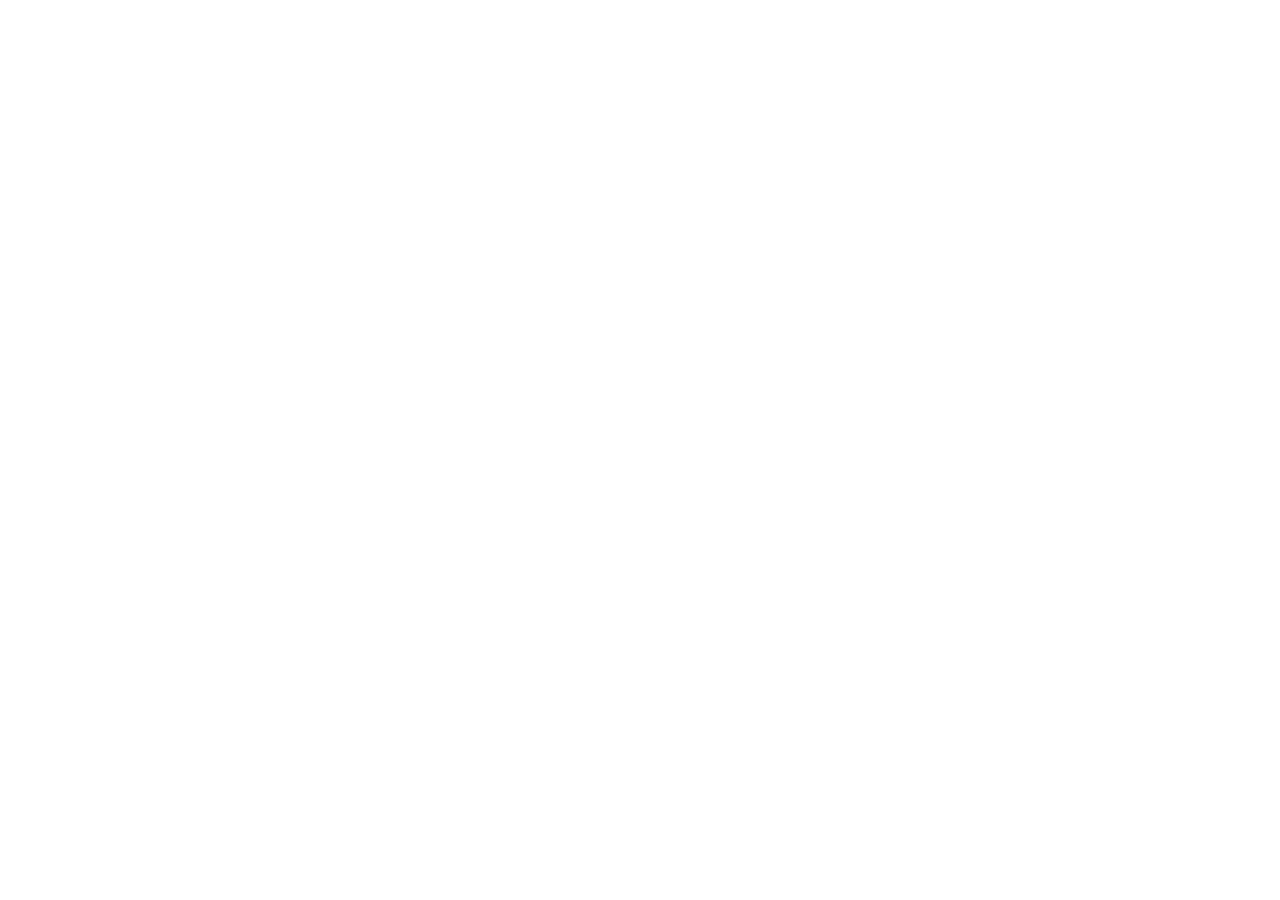
==== commit 7152e4e0: "Added REact JS Code" ====
--- a/index.html
+++ b/index.html
@@ -4,11 +4,10 @@
     <meta charset="UTF-8" />
     <meta name="viewport" content="width=device-width, initial-scale=1.0" />
     <title>My Google AI Studio App</title>
-    <script type="module" crossorigin src="/index.js"></script>
-    <link rel="stylesheet" crossorigin href="/index.css">
   </head>
   <body>
     <div id="root"></div>
+    <script type="module" src="/src/main.tsx"></script>
   </body>
 </html>
 
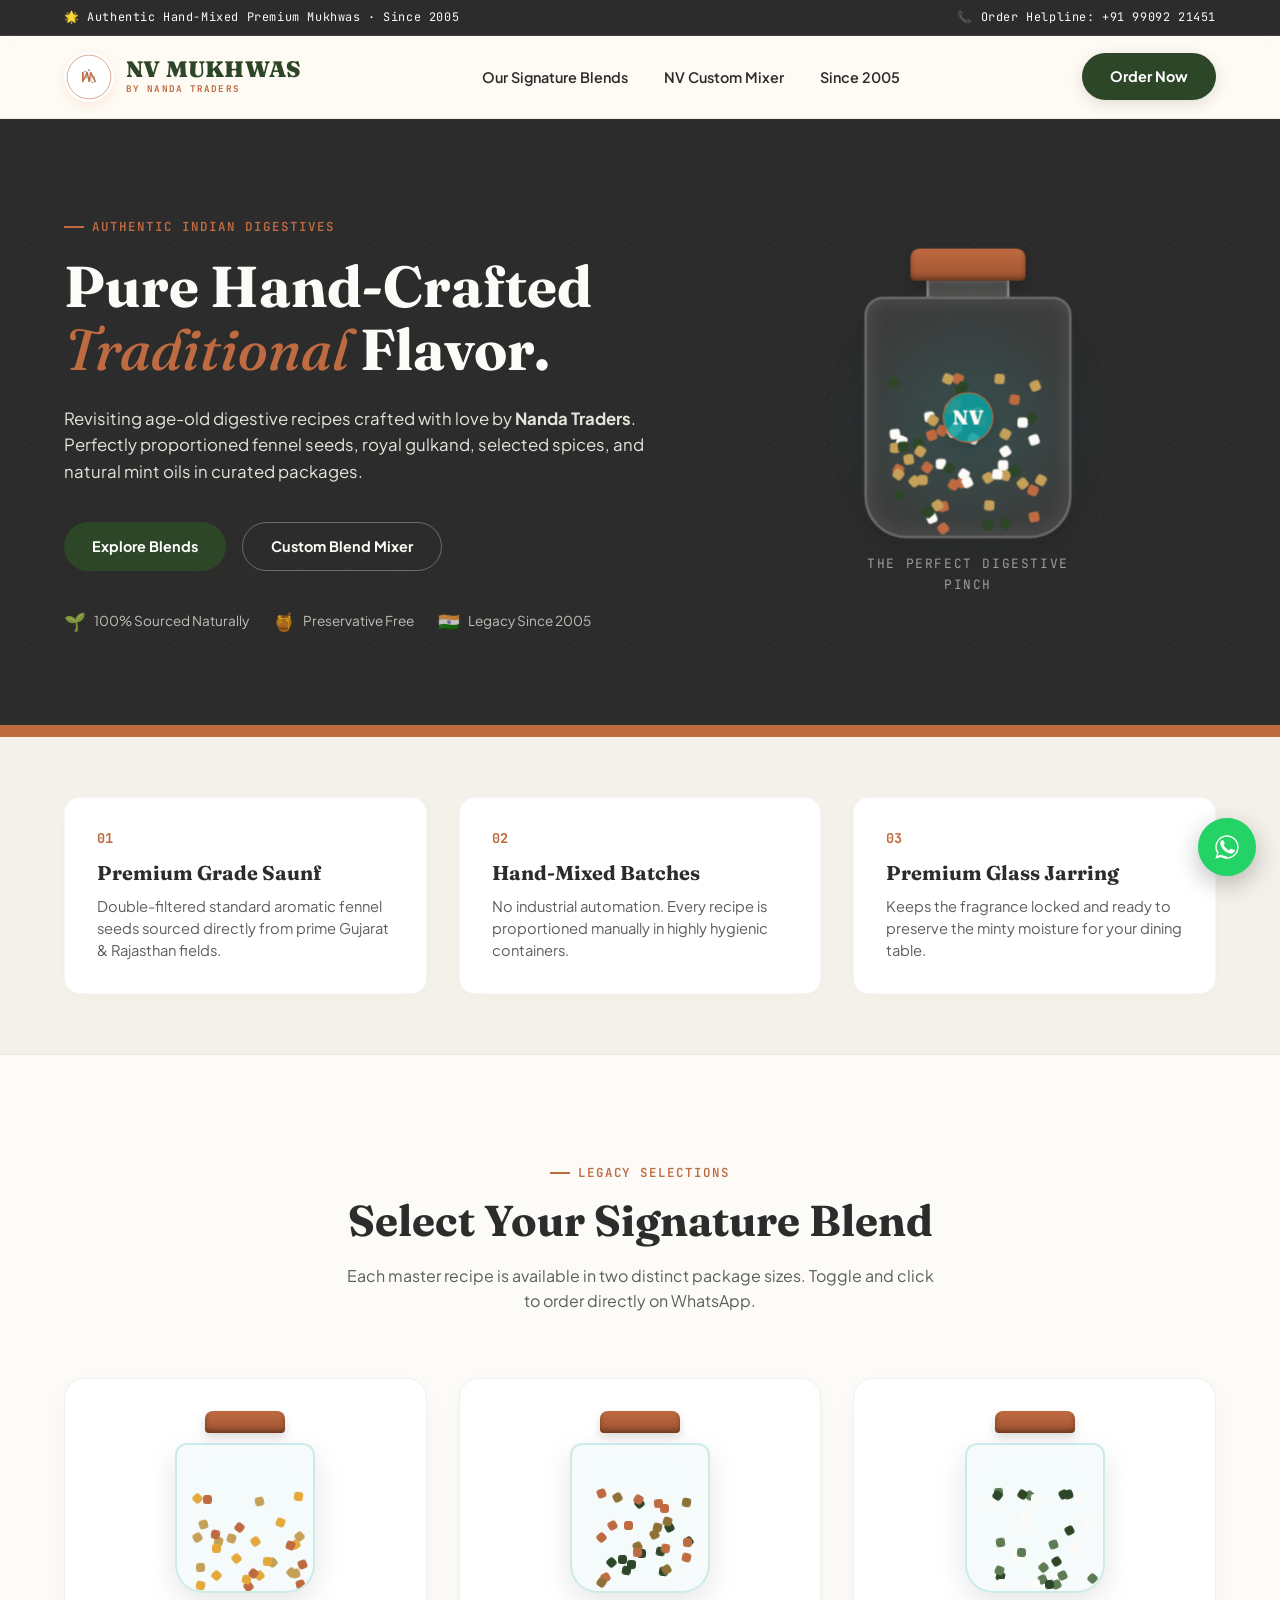
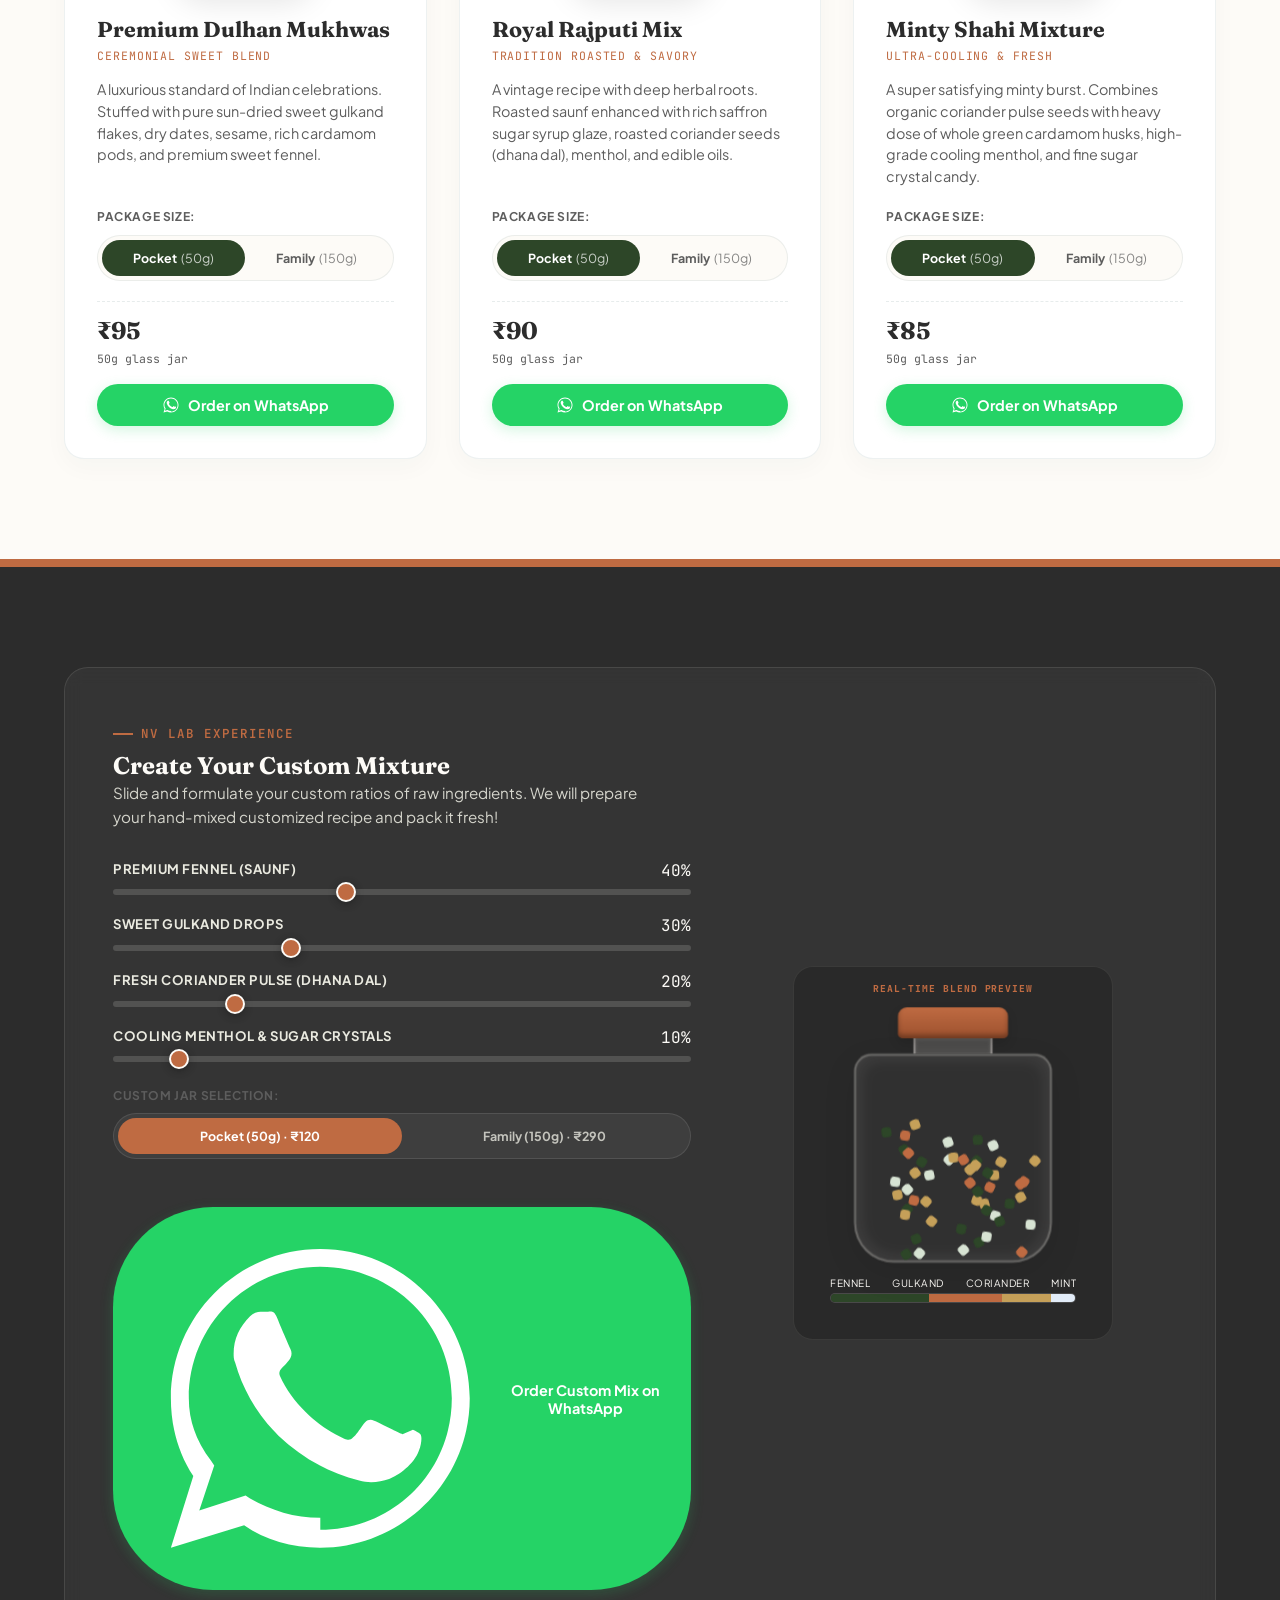
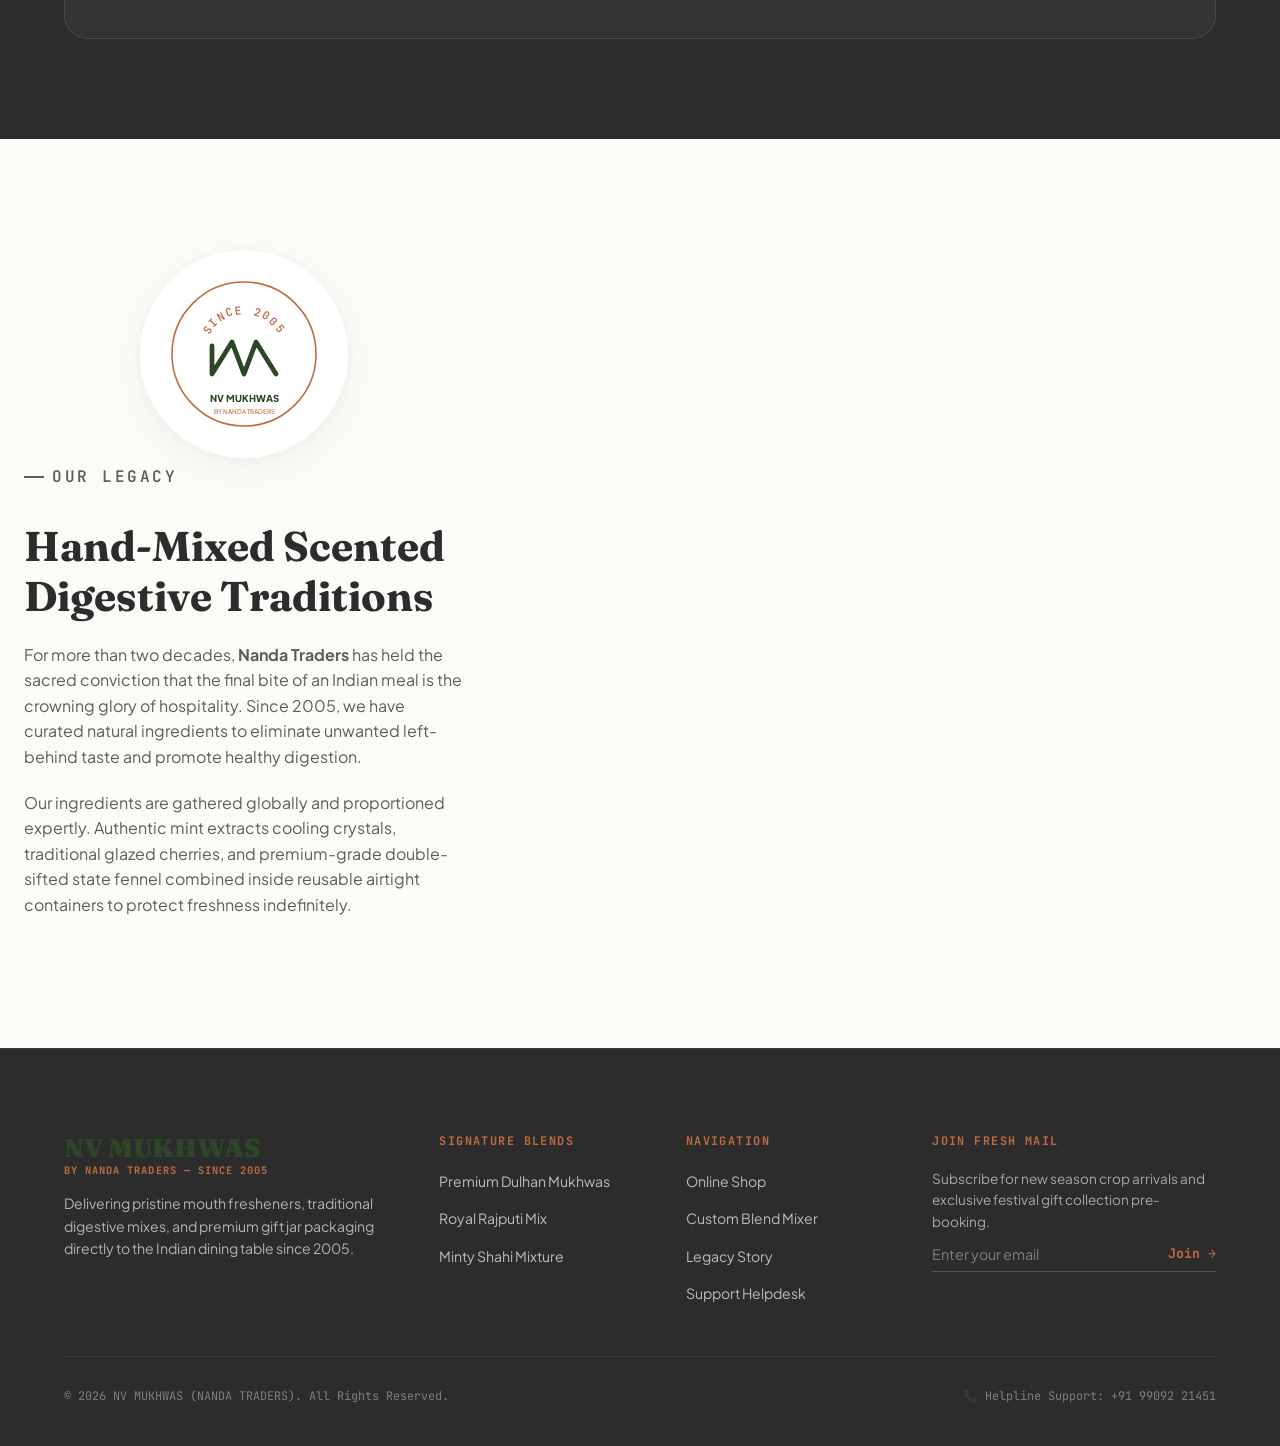
==== commit 6ccd56f5: "Removed react code for standalone code" ====
--- a/index.html
+++ b/index.html
@@ -1,13 +1,432 @@
-<!doctype html>
+<!DOCTYPE html>
 <html lang="en">
-  <head>
-    <meta charset="UTF-8" />
-    <meta name="viewport" content="width=device-width, initial-scale=1.0" />
-    <title>My Google AI Studio App</title>
-  </head>
-  <body>
-    <div id="root"></div>
-    <script type="module" src="/src/main.tsx"></script>
-  </body>
+<head>
+<meta charset="UTF-8">
+<meta name="viewport" content="width=device-width, initial-scale=1.0">
+<title>NV MUKHWAS — Premium Hand-Mixed Tradition Since 2005</title>
+<link rel="preconnect" href="https://fonts.googleapis.com">
+<link rel="preconnect" href="https://fonts.gstatic.com" crossorigin>
+<link href="https://fonts.googleapis.com/css2?family=Fraunces:ital,opsz,wght@0,9..144,300;0,9..144,500;0,9..144,600;0,9..144,700;0,9..144,900;1,9..144,500&family=Plus+Jakarta+Sans:wght@400;500;600;700;800&family=JetBrains+Mono:wght@400;500;600&display=swap" rel="stylesheet">
+<link rel="stylesheet" href="index.css">
+</head>
+<body>
+
+<!-- TOP ANNOUNCEMENT BAR -->
+<div class="announcement-bar">
+  <div class="wrap announcement-bar__content">
+    <span>🌟 Authentic Hand-Mixed Premium Mukhwas · Since 2005</span>
+    <span class="desktop-only">📞 Order Helpline: +91 99092 21451</span>
+  </div>
+</div>
+
+<!-- NAVIGATION -->
+<nav class="nav">
+  <div class="nav__bar">
+    <a href="#" class="nav__logo-wrapper">
+      <!-- High-fidelity SVG of the NV logo matching customer image -->
+      <div class="logo-svg-container">
+        <svg class="logo-svg" viewBox="0 0 400 400" width="46" height="46">
+          <circle cx="200" cy="200" r="190" fill="none" stroke="#BF6B42" stroke-width="5"/>
+          <circle cx="200" cy="200" r="182" fill="none" stroke="#FDFBF7" stroke-width="1"/>
+          <!-- Abstract Leaf and flower graphics from the logo -->
+          <path d="M150 180 C150 140, 185 140, 185 180 C185 220, 150 220, 150 180 Z" fill="none" stroke="#2D4628" stroke-width="4"/>
+          <path d="M250 220 C250 180, 215 180, 215 220 C215 260, 250 260, 250 220 Z" fill="none" stroke="#2D4628" stroke-width="4"/>
+          <!-- NV Center Letters -->
+          <path d="M145 160 L145 240 L185 160 L200 240 L215 160 L255 240" fill="none" stroke="#BF6B42" stroke-width="12" stroke-linecap="round" stroke-linejoin="round"/>
+          <circle cx="200" cy="140" r="8" fill="#BF6B42" />
+        </svg>
+      </div>
+      <div class="nav__brand">
+        <span class="nav__brand-title">NV MUKHWAS</span>
+        <span class="nav__brand-subtitle">BY NANDA TRADERS</span>
+      </div>
+    </a>
+    <ul class="nav__links">
+      <li><a href="#shop">Our Signature Blends</a></li>
+      <li><a href="#creator">NV Custom Mixer</a></li>
+      <li><a href="#about">Since 2005</a></li>
+    </ul>
+    <div class="nav__cta">
+      <a href="#shop" class="btn btn--primary">Order Now</a>
+    </div>
+  </div>
+</nav>
+
+<!-- HERO SECTION -->
+<header class="hero">
+  <div class="hero__inner">
+    <div class="hero__text">
+      <p class="eyebrow marquee-badge">AUTHENTIC INDIAN DIGESTIVES</p>
+      <h1>Pure Hand-Crafted <br><em>Traditional</em> Flavor.</h1>
+      <p class="hero__sub">Revisiting age-old digestive recipes crafted with love by <strong>Nanda Traders</strong>. Perfectly proportioned fennel seeds, royal gulkand, selected spices, and natural mint oils in curated packages.</p>
+      <div class="hero__actions">
+        <a href="#shop" class="btn btn--primary">Explore Blends</a>
+        <a href="#creator" class="btn btn--ghost">Custom Blend Mixer</a>
+      </div>
+      <div class="hero__trust">
+        <div class="trust-item">
+          <span class="trust-icon">🌱</span>
+          <span>100% Sourced Naturally</span>
+        </div>
+        <div class="trust-item">
+          <span class="trust-icon">🍯</span>
+          <span>Preservative Free</span>
+        </div>
+        <div class="trust-item">
+          <span class="trust-icon">🇮🇳</span>
+          <span>Legacy Since 2005</span>
+        </div>
+      </div>
+    </div>
+    <div class="hero__visual">
+      <div class="main-jar-showcase">
+        <span class="accent-glow"></span>
+        <div class="jar jar--hero">
+          <div class="jar__lid"></div>
+          <div class="jar__neck"></div>
+          <div class="jar__body">
+            <div class="jar__seeds" id="heroSeeds" data-colors="#2D4628,#BF6B42,#C5A059,#FDFBF7" data-count="60"></div>
+            <!-- Interactive Highlight Logo inside the Jar -->
+            <div class="jar__inner-badge">
+              <span>NV</span>
+            </div>
+          </div>
+          <p class="jar__label">THE PERFECT DIGESTIVE PINCH</p>
+        </div>
+      </div>
+    </div>
+  </div>
+</header>
+
+<main>
+
+  <!-- KEY BENEFITS -->
+  <section class="benefits-accent">
+    <div class="wrap benefits__grid">
+      <div class="benefit-card">
+        <h4 class="benefit-card__num">01</h4>
+        <h3>Premium Grade Saunf</h3>
+        <p>Double-filtered standard aromatic fennel seeds sourced directly from prime Gujarat & Rajasthan fields.</p>
+      </div>
+      <div class="benefit-card">
+        <h4 class="benefit-card__num">02</h4>
+        <h3>Hand-Mixed Batches</h3>
+        <p>No industrial automation. Every recipe is proportioned manually in highly hygienic containers.</p>
+      </div>
+      <div class="benefit-card">
+        <h4 class="benefit-card__num">03</h4>
+        <h3>Premium Glass Jarring</h3>
+        <p>Keeps the fragrance locked and ready to preserve the minty moisture for your dining table.</p>
+      </div>
+    </div>
+  </section>
+
+  <!-- PRODUCTS SECTION -->
+  <section class="products" id="shop">
+    <div class="wrap">
+      <div class="products__head">
+        <p class="eyebrow">Legacy Selections</p>
+        <h2>Select Your Signature Blend</h2>
+        <p class="products__head-sub text-muted">Each master recipe is available in two distinct package sizes. Toggle and click to order directly on WhatsApp.</p>
+      </div>
+
+      <div class="product-grid">
+
+        <!-- PRODUCT 1 -->
+        <article class="product-card product-card--dulhan" data-size="pocket"
+                  data-pocketsize-weight="50g" data-pocketsize-price="₹95"
+                  data-familysize-weight="150g" data-familysize-price="₹245">
+          <div class="jar-container">
+            <div class="jar">
+              <div class="jar__lid"></div>
+              <div class="jar__neck"></div>
+              <div class="jar__body">
+                <div class="jar__seeds" data-colors="#BF6B42,#C5A059,#E5A93B" data-count="30"></div>
+              </div>
+            </div>
+          </div>
+          <h3 class="product-card__name">Premium Dulhan Mukhwas</h3>
+          <p class="product-card__tag">Ceremonial Sweet Blend</p>
+          <p class="product-card__desc">A luxurious standard of Indian celebrations. Stuffed with pure sun-dried sweet gulkand flakes, dry dates, sesame, rich cardamom pods, and premium sweet fennel.</p>
+          
+          <div class="size-toggle-wrapper">
+            <span class="size-toggle-label">Package Size:</span>
+            <div class="size-toggle" role="group" aria-label="Choose jar size">
+              <button class="size-toggle__btn active" data-size="pocket">Pocket <span>(50g)</span></button>
+              <button class="size-toggle__btn" data-size="family">Family <span>(150g)</span></button>
+            </div>
+          </div>
+
+          <div class="product-card__bottom">
+            <div class="price-box">
+              <span class="product-card__price">₹95</span>
+              <span class="product-card__weight">50g glass jar</span>
+            </div>
+          </div>
+          <button class="btn btn--whatsapp product-card__whatsapp" onclick="orderProduct('Premium Dulhan Mukhwas', this)">
+            <svg viewBox="0 0 24 24" fill="currentColor"><path d="M17.5 14.4c-.3-.1-1.6-.8-1.9-.9-.2-.1-.4-.1-.6.1-.2.2-.6.9-.8 1-.2.2-.3.2-.6.1-.9-.4-1.8-1-2.6-1.8-.7-.7-1.3-1.5-1.7-2.4-.1-.2 0-.4.1-.5.2-.2.5-.5.6-.7.1-.2.1-.4 0-.6-.1-.2-.7-1.6-.9-2.1-.2-.5-.4-.4-.6-.4h-.5c-.2 0-.5.1-.7.3-.7.7-1.1 1.5-1.1 2.5 0 .2 0 .4.1.6.5 1.8 1.5 3.5 2.9 4.9 1.6 1.5 3.4 2.5 5.4 3 .7.2 1.4.1 2-.1.6-.2 1.7-1 2-1.9.2-.5.2-1 .1-1.1-.1-.1-.3-.2-.5-.3zM12 2C6.5 2 2 6.5 2 12c0 1.9.5 3.7 1.5 5.2L2 22l4.9-1.5C8.3 21.5 10.1 22 12 22c5.5 0 10-4.5 10-10S17.5 2 12 2zm0 18c-1.7 0-3.3-.5-4.7-1.3l-.3-.2-3.1 1 1-3-.2-.3C3.7 14.9 3.2 13.5 3.2 12c0-4.9 3.9-8.8 8.8-8.8s8.8 3.9 8.8 8.8-3.9 8.8-8.8 8.8z"/></svg>
+            Order on WhatsApp
+          </button>
+        </article>
+
+        <!-- PRODUCT 2 -->
+        <article class="product-card product-card--royal" data-size="pocket"
+                  data-pocketsize-weight="50g" data-pocketsize-price="₹90"
+                  data-familysize-weight="150g" data-familysize-price="₹235">
+          <div class="jar-container">
+            <div class="jar">
+              <div class="jar__lid"></div>
+              <div class="jar__neck"></div>
+              <div class="jar__body">
+                <div class="jar__seeds" data-colors="#2D4628,#BF6B42,#8F7138" data-count="30"></div>
+              </div>
+            </div>
+          </div>
+          <h3 class="product-card__name">Royal Rajputi Mix</h3>
+          <p class="product-card__tag">Tradition Roasted & Savory</p>
+          <p class="product-card__desc">A vintage recipe with deep herbal roots. Roasted saunf enhanced with rich saffron sugar syrup glaze, roasted coriander seeds (dhana dal), menthol, and edible oils.</p>
+          
+          <div class="size-toggle-wrapper">
+            <span class="size-toggle-label">Package Size:</span>
+            <div class="size-toggle" role="group" aria-label="Choose jar size">
+              <button class="size-toggle__btn active" data-size="pocket">Pocket <span>(50g)</span></button>
+              <button class="size-toggle__btn" data-size="family">Family <span>(150g)</span></button>
+            </div>
+          </div>
+
+          <div class="product-card__bottom">
+            <div class="price-box">
+              <span class="product-card__price">₹90</span>
+              <span class="product-card__weight">50g glass jar</span>
+            </div>
+          </div>
+          <button class="btn btn--whatsapp product-card__whatsapp" onclick="orderProduct('Royal Rajputi Mix', this)">
+            <svg viewBox="0 0 24 24" fill="currentColor"><path d="M17.5 14.4c-.3-.1-1.6-.8-1.9-.9-.2-.1-.4-.1-.6.1-.2.2-.6.9-.8 1-.2.2-.3.2-.6.1-.9-.4-1.8-1-2.6-1.8-.7-.7-1.3-1.5-1.7-2.4-.1-.2 0-.4.1-.5.2-.2.5-.5.6-.7.1-.2.1-.4 0-.6-.1-.2-.7-1.6-.9-2.1-.2-.5-.4-.4-.6-.4h-.5c-.2 0-.5.1-.7.3-.7.7-1.1 1.5-1.1 2.5 0 .2 0 .4.1.6.5 1.8 1.5 3.5 2.9 4.9 1.6 1.5 3.4 2.5 5.4 3 .7.2 1.4.1 2-.1.6-.2 1.7-1 2-1.9.2-.5.2-1 .1-1.1-.1-.1-.3-.2-.5-.3zM12 2C6.5 2 2 6.5 2 12c0 1.9.5 3.7 1.5 5.2L2 22l4.9-1.5C8.3 21.5 10.1 22 12 22c5.5 0 10-4.5 10-10S17.5 2 12 2zm0 18c-1.7 0-3.3-.5-4.7-1.3l-.3-.2-3.1 1 1-3-.2-.3C3.7 14.9 3.2 13.5 3.2 12c0-4.9 3.9-8.8 8.8-8.8s8.8 3.9 8.8 8.8-3.9 8.8-8.8 8.8z"/></svg>
+            Order on WhatsApp
+          </button>
+        </article>
+
+        <!-- PRODUCT 3 -->
+        <article class="product-card product-card--mint" data-size="pocket"
+                  data-pocketsize-weight="50g" data-pocketsize-price="₹85"
+                  data-familysize-weight="150g" data-familysize-price="₹220">
+          <div class="jar-container">
+            <div class="jar">
+              <div class="jar__lid"></div>
+              <div class="jar__neck"></div>
+              <div class="jar__body">
+                <div class="jar__seeds" data-colors="#2D4628,#5D7C56,#FDFBF7" data-count="30"></div>
+              </div>
+            </div>
+          </div>
+          <h3 class="product-card__name">Minty Shahi Mixture</h3>
+          <p class="product-card__tag">Ultra-Cooling & Fresh</p>
+          <p class="product-card__desc">A super satisfying minty burst. Combines organic coriander pulse seeds with heavy dose of whole green cardamom husks, high-grade cooling menthol, and fine sugar crystal candy.</p>
+          
+          <div class="size-toggle-wrapper">
+            <span class="size-toggle-label">Package Size:</span>
+            <div class="size-toggle" role="group" aria-label="Choose jar size">
+              <button class="size-toggle__btn active" data-size="pocket">Pocket <span>(50g)</span></button>
+              <button class="size-toggle__btn" data-size="family">Family <span>(150g)</span></button>
+            </div>
+          </div>
+
+          <div class="product-card__bottom">
+            <div class="price-box">
+              <span class="product-card__price">₹85</span>
+              <span class="product-card__weight">50g glass jar</span>
+            </div>
+          </div>
+          <button class="btn btn--whatsapp product-card__whatsapp" onclick="orderProduct('Minty Shahi Mixture', this)">
+            <svg viewBox="0 0 24 24" fill="currentColor"><path d="M17.5 14.4c-.3-.1-1.6-.8-1.9-.9-.2-.1-.4-.1-.6.1-.2.2-.6.9-.8 1-.2.2-.3.2-.6.1-.9-.4-1.8-1-2.6-1.8-.7-.7-1.3-1.5-1.7-2.4-.1-.2 0-.4.1-.5.2-.2.5-.5.6-.7.1-.2.1-.4 0-.6-.1-.2-.7-1.6-.9-2.1-.2-.5-.4-.4-.6-.4h-.5c-.2 0-.5.1-.7.3-.7.7-1.1 1.5-1.1 2.5 0 .2 0 .4.1.6.5 1.8 1.5 3.5 2.9 4.9 1.6 1.5 3.4 2.5 5.4 3 .7.2 1.4.1 2-.1.6-.2 1.7-1 2-1.9.2-.5.2-1 .1-1.1-.1-.1-.3-.2-.5-.3zM12 2C6.5 2 2 6.5 2 12c0 1.9.5 3.7 1.5 5.2L2 22l4.9-1.5C8.3 21.5 10.1 22 12 22c5.5 0 10-4.5 10-10S17.5 2 12 2zm0 18c-1.7 0-3.3-.5-4.7-1.3l-.3-.2-3.1 1 1-3-.2-.3C3.7 14.9 3.2 13.5 3.2 12c0-4.9 3.9-8.8 8.8-8.8s8.8 3.9 8.8 8.8-3.9 8.8-8.8 8.8z"/></svg>
+            Order on WhatsApp
+          </button>
+        </article>
+
+      </div>
+    </div>
+  </section>
+
+  <!-- DYNAMIC INTERACTIVE CUSTOM MIXER -->
+  <section class="creator-section" id="creator">
+    <div class="wrap">
+      <div class="creator-box">
+        <div class="creator-grid">
+          <!-- Left Configuration -->
+          <div class="creator-control">
+            <span class="eyebrow block mb-2">NV Lab Experience</span>
+            <h2>Create Your Custom Mixture</h2>
+            <p class="creator-desc">Slide and formulate your custom ratios of raw ingredients. We will prepare your hand-mixed customized recipe and pack it fresh!</p>
+            
+            <div class="mixer-sliders">
+              <!-- Slider 1 -->
+              <div class="slider-group">
+                <div class="flex justify-between">
+                  <label>Premium Fennel (Saunf)</label>
+                  <span id="label-fennel" class="font-mono">40%</span>
+                </div>
+                <input type="range" id="mix-fennel" min="0" max="100" value="40" class="slider">
+              </div>
+              
+              <!-- Slider 2 -->
+              <div class="slider-group">
+                <div class="flex justify-between">
+                  <label>Sweet Gulkand Drops</label>
+                  <span id="label-gulkand" class="font-mono">30%</span>
+                </div>
+                <input type="range" id="mix-gulkand" min="0" max="100" value="30" class="slider">
+              </div>
+
+              <!-- Slider 3 -->
+              <div class="slider-group">
+                <div class="flex justify-between">
+                  <label>Fresh Coriander Pulse (Dhana Dal)</label>
+                  <span id="label-coriander" class="font-mono">20%</span>
+                </div>
+                <input type="range" id="mix-coriander" min="0" max="100" value="20" class="slider">
+              </div>
+
+              <!-- Slider 4 -->
+              <div class="slider-group">
+                <div class="flex justify-between">
+                  <label>Cooling Menthol & Sugar Crystals</label>
+                  <span id="label-menthol" class="font-mono">10%</span>
+                </div>
+                <input type="range" id="mix-menthol" min="0" max="100" value="10" class="slider">
+              </div>
+            </div>
+
+            <div class="size-toggle-wrapper" style="margin-top:24px;">
+              <span class="size-toggle-label">Custom Jar Selection:</span>
+              <div class="size-toggle" id="mixerSize" role="group" aria-label="Mixer Size Selection">
+                <button class="size-toggle__btn active" data-size="pocket" data-price="120" data-weight="50g">Pocket (50g) · ₹120</button>
+                <button class="size-toggle__btn" data-size="family" data-price="290" data-weight="150g">Family (150g) · ₹290</button>
+              </div>
+            </div>
+
+            <button class="btn btn--primary btn--whatsapp w-full" id="btnMixerOrder" style="margin-top:28px; justify-content:center;">
+              <svg viewBox="0 0 24 24" fill="currentColor"><path d="M17.5 14.4c-.3-.1-1.6-.8-1.9-.9-.2-.1-.4-.1-.6.1-.2.2-.6.9-.8 1-.2.2-.3.2-.6.1-.9-.4-1.8-1-2.6-1.8-.7-.7-1.3-1.5-1.7-2.4-.1-.2 0-.4.1-.5.2-.2.5-.5.6-.7.1-.2.1-.4 0-.6-.1-.2-.7-1.6-.9-2.1-.2-.5-.4-.4-.6-.4h-.5c-.2 0-.5.1-.7.3-.7.7-1.1 1.5-1.1 2.5 0 .2 0 .4.1.6.5 1.8 1.5 3.5 2.9 4.9 1.6 1.5 3.4 2.5 5.4 3 .7.2 1.4.1 2-.1.6-.2 1.7-1 2-1.9.2-.5.2-1 .1-1.1-.1-.1-.3-.2-.5-.3zM12 2C6.5 2 2 6.5 2 12c0 1.9.5 3.7 1.5 5.2L2 22l4.9-1.5C8.3 21.5 10.1 22 12 22c5.5 0 10-4.5 10-10S17.5 2 12 2zm0 18c-1.7 0-3.3-.5-4.7-1.3l-.3-.2-3.1 1 1-3-.2-.3C3.7 14.9 3.2 13.5 3.2 12c0-4.9 3.9-8.8 8.8-8.8s8.8 3.9 8.8 8.8-3.9 8.8-8.8 8.8z"/></svg>
+              Order Custom Mix on WhatsApp
+            </button>
+          </div>
+
+          <!-- Right Realtime Visual Feedback -->
+          <div class="creator-visual">
+            <div class="live-jar">
+              <span class="live-jar-badge">REAL-TIME BLEND PREVIEW</span>
+              <div class="jar jar--large">
+                <div class="jar__lid"></div>
+                <div class="jar__neck"></div>
+                <div class="jar__body">
+                  <div class="jar__seeds" id="mixerSeeds" data-colors="#2D4628,#BF6B42,#C5A059,#D7E3D3" data-count="50"></div>
+                </div>
+              </div>
+              <div class="mixer-stats">
+                <div class="mixer-stat-bar text-left">
+                  <div class="flex justify-between" style="text-transform:uppercase; letter-spacing:0.05em; font-size:10px; margin-bottom:2px;">
+                    <span>Fennel</span>
+                    <span>Gulkand</span>
+                    <span>Coriander</span>
+                    <span>Mint</span>
+                  </div>
+                  <div class="progress-bar-container">
+                    <div class="p-segment p-segment--f" style="width: 40%"></div>
+                    <div class="p-segment p-segment--g" style="width: 30%"></div>
+                    <div class="p-segment p-segment--c" style="width: 20%"></div>
+                    <div class="p-segment p-segment--m" style="width: 10%"></div>
+                  </div>
+                </div>
+              </div>
+            </div>
+          </div>
+        </div>
+      </div>
+    </div>
+  </section>
+
+  <!-- HISTORY/STORY SECTION representing "Since 2005" -->
+  <section class="about-section" id="about">
+    <div class="wrap about-grid">
+      <div class="about-logo-stamp">
+        <!-- Replicating beautiful client stamp -->
+          <div class="legacy-stamp">
+          <svg viewBox="0 0 400 400" width="160" height="160">
+            <circle cx="200" cy="200" r="180" fill="none" stroke="#BF6B42" stroke-width="4"/>
+            <!-- Arched Text "SINCE 2005" -->
+            <path id="archPath" d="M100,200 A100,100 0 0,1 300,200" fill="none" />
+            <text fill="#BF6B42" font-family="'JetBrains Mono', monospace" font-size="28" letter-spacing="4" font-weight="600">
+              <textPath href="#archPath" startOffset="50%" text-anchor="middle">SINCE 2005</textPath>
+            </text>
+            <!-- Middle NV Symbol -->
+            <path d="M120 180 L120 250 L170 170 L200 250 L230 170 L280 250" fill="none" stroke="#2D4628" stroke-width="12" stroke-linecap="round" stroke-linejoin="round"/>
+            <text x="200" y="320" fill="#2D4628" font-family="'Plus Jakarta Sans', sans-serif" font-weight="800" font-size="24" text-anchor="middle">NV MUKHWAS</text>
+            <text x="200" y="350" fill="#BF6B42" font-family="'Plus Jakarta Sans', sans-serif" font-weight="500" font-size="16" text-anchor="middle">BY NANDA TRADERS</text>
+          </svg>
+        </div>
+      </div>
+      <div class="about-text">
+        <p class="eyebrow">OUR LEGACY</p>
+        <h2>Hand-Mixed Scented Digestive Traditions</h2>
+        <p>For more than two decades, <strong>Nanda Traders</strong> has held the sacred conviction that the final bite of an Indian meal is the crowning glory of hospitality. Since 2005, we have curated natural ingredients to eliminate unwanted left-behind taste and promote healthy digestion.</p>
+        <p>Our ingredients are gathered globally and proportioned expertly. Authentic mint extracts cooling crystals, traditional glazed cherries, and premium-grade double-sifted state fennel combined inside reusable airtight containers to protect freshness indefinitely.</p>
+      </div>
+    </div>
+  </section>
+
+</main>
+
+<!-- FOOTER -->
+<footer class="footer">
+  <div class="wrap">
+    <div class="footer__top">
+      <div>
+        <div class="footer__brand-wrapper">
+          <span class="footer__brand">NV MUKHWAS</span>
+          <span class="footer__subbrand">BY NANDA TRADERS — SINCE 2005</span>
+        </div>
+        <p class="footer__tag">Delivering pristine mouth fresheners, traditional digestive mixes, and premium gift jar packaging directly to the Indian dining table since 2005.</p>
+      </div>
+      <div>
+        <h4>Signature Blends</h4>
+        <ul>
+          <li><a href="#shop">Premium Dulhan Mukhwas</a></li>
+          <li><a href="#shop">Royal Rajputi Mix</a></li>
+          <li><a href="#shop">Minty Shahi Mixture</a></li>
+        </ul>
+      </div>
+      <div>
+        <h4>Navigation</h4>
+        <ul>
+          <li><a href="#shop">Online Shop</a></li>
+          <li><a href="#creator">Custom Blend Mixer</a></li>
+          <li><a href="#about">Legacy Story</a></li>
+          <li><a href="https://wa.me/919909221451">Support Helpdesk</a></li>
+        </ul>
+      </div>
+      <div>
+        <h4>Join Fresh Mail</h4>
+        <p style="font-size:0.85rem; color:rgba(254,250,243,0.6); margin-bottom:12px;">Subscribe for new season crop arrivals and exclusive festival gift collection pre-booking.</p>
+        <form class="footer__form" onsubmit="alert('Subscription successful! Stay fresh.'); return false;">
+          <input type="email" placeholder="Enter your email" aria-label="Email address" required>
+          <button type="submit">Join →</button>
+        </form>
+      </div>
+    </div>
+    <div class="footer__bottom">
+      <span>© 2026 NV MUKHWAS (NANDA TRADERS). All Rights Reserved.</span>
+      <span>📞 Helpline Support: +91 99092 21451</span>
+    </div>
+  </div>
+</footer>
+
+<!-- FLOATING WHATSAPP BUTTON FOR INSTANT ENQUIRY -->
+<a href="https://wa.me/919909221451?text=Hi%21%20I%3B%20like%20to%20know%20more%20about%20your%20custom%20mukhwas%20selections." 
+   target="_blank" rel="noopener" class="whatsapp-float" aria-label="Chat with NV Mukhwas on WhatsApp">
+  <svg viewBox="0 0 24 24" fill="currentColor">
+    <path d="M17.5 14.4c-.3-.1-1.6-.8-1.9-.9-.2-.1-.4-.1-.6.1-.2.2-.6.9-.8 1-.2.2-.3.2-.6.1-.9-.4-1.8-1-2.6-1.8-.7-.7-1.3-1.5-1.7-2.4-.1-.2 0-.4.1-.5.2-.2.5-.5.6-.7.1-.2.1-.4 0-.6-.1-.2-.7-1.6-.9-2.1-.2-.5-.4-.4-.6-.4h-.5c-.2 0-.5.1-.7.3-.7.7-1.1 1.5-1.1 2.5 0 .2 0 .4.1.6.5 1.8 1.5 3.5 2.9 4.9 1.6 1.5 3.4 2.5 5.4 3 .7.2 1.4.1 2-.1.6-.2 1.7-1 2-1.9.2-.5.2-1 .1-1.1-.1-.1-.3-.2-.5-.3zM12 2C6.5 2 2 6.5 2 12c0 1.9.5 3.7 1.5 5.2L2 22l4.9-1.5C8.3 21.5 10.1 22 12 22c5.5 0 10-4.5 10-10S17.5 2 12 2zm0 18c-1.7 0-3.3-.5-4.7-1.3l-.3-.2-3.1 1 1-3-.2-.3C3.7 14.9 3.2 13.5 3.2 12c0-4.9 3.9-8.8 8.8-8.8s8.8 3.9 8.8 8.8-3.9 8.8-8.8 8.8z"/>
+  </svg>
+</a>
+
+<script src="index.js"></script>
+</body>
 </html>
-
--- a/index.css
+++ b/index.css
@@ -0,0 +1,1153 @@
+/* 
+ * NV MUKHWAS BRAND STYLESHEET
+ * Primary Color Strategy: 
+ *   Teal: #0E9F9F (Brand Signature)
+ *   Orange: #F26522 (Accent Highlight)
+ *   Cream background: #FEFAF3
+ */
+
+:root {
+  --teal-primary: #2D4628;
+  --teal-glow: rgba(45, 70, 40, 0.15);
+  --teal-dark: #1E311A;
+  --teal-charcoal: #2C2C2C;
+  --orange-primary: #BF6B42;
+  --orange-glow: rgba(191, 107, 66, 0.18);
+  --orange-dark: #9E522F;
+  --lux-cream: #FDFBF7;
+  --cream-soft: #F4F1EA;
+  --gold-accent: #C5A059;
+  --card-bg: #FFFFFF;
+  --text-main: #2C2C2C;
+  --text-muted: #5D5D5D;
+  
+  --font-display: 'Fraunces', serif;
+  --font-body: 'Plus Jakarta Sans', sans-serif;
+  --font-mono: 'JetBrains Mono', monospace;
+}
+
+/* Base Styles */
+* {
+  box-sizing: border-box;
+  margin: 0;
+  padding: 0;
+}
+
+html {
+  scroll-behavior: smooth;
+}
+
+body {
+  background-color: var(--lux-cream);
+  color: var(--text-main);
+  font-family: var(--font-body);
+  font-size: 16px;
+  line-height: 1.6;
+  overflow-x: hidden;
+}
+
+img, svg {
+  display: block;
+  max-width: 100%;
+}
+
+a {
+  color: inherit;
+  text-decoration: none;
+}
+
+h1, h2, h3, h4 {
+  font-family: var(--font-display);
+  font-weight: 700;
+  line-height: 1.2;
+}
+
+button {
+  font-family: var(--font-body);
+  cursor: pointer;
+  border: none;
+  background: none;
+  outline: none;
+}
+
+/* Helpers */
+.wrap {
+  max-width: 1200px;
+  margin: 0 auto;
+  padding: 0 24px;
+}
+
+.text-muted {
+  color: var(--text-muted);
+}
+
+.font-mono {
+  font-family: var(--font-mono);
+}
+
+.flex {
+  display: flex;
+}
+
+.justify-between {
+  justify-content: space-between;
+}
+
+.mb-2 {
+  margin-bottom: 8px;
+}
+
+.w-full {
+  width: 100%;
+}
+
+.desktop-only {
+  display: inline;
+}
+
+/* Eyebrows */
+.eyebrow {
+  font-family: var(--font-mono);
+  font-size: 0.78rem;
+  font-weight: 600;
+  letter-spacing: 0.16em;
+  text-transform: uppercase;
+  color: var(--orange-primary);
+  display: inline-flex;
+  align-items: center;
+  gap: 8px;
+}
+
+.eyebrow::before {
+  content: '';
+  display: inline-block;
+  width: 20px;
+  height: 2px;
+  background-color: currentColor;
+}
+
+/* Announcement Bar */
+.announcement-bar {
+  background-color: var(--teal-charcoal);
+  color: var(--lux-cream);
+  font-family: var(--font-mono);
+  font-size: 0.74rem;
+  letter-spacing: 0.05em;
+  padding: 8px 0;
+  border-bottom: 1px solid rgba(254, 250, 243, 0.1);
+}
+
+.announcement-bar__content {
+  display: flex;
+  justify-content: space-between;
+  align-items: center;
+}
+
+/* Navigation */
+.nav {
+  position: sticky;
+  top: 0;
+  z-index: 100;
+  background-color: rgba(254, 250, 243, 0.9);
+  backdrop-filter: blur(12px);
+  border-bottom: 1px solid rgba(26, 75, 75, 0.08);
+}
+
+.nav__bar {
+  max-width: 1200px;
+  margin: 0 auto;
+  padding: 16px 24px;
+  display: flex;
+  align-items: center;
+  justify-content: space-between;
+}
+
+.nav__logo-wrapper {
+  display: flex;
+  align-items: center;
+  gap: 12px;
+}
+
+.logo-svg-container {
+  background-color: #ffffff;
+  border-radius: 50%;
+  padding: 2px;
+  box-shadow: 0 4px 10px rgba(242, 101, 34, 0.1);
+  transition: transform 0.4s cubic-bezier(1,0,0,1);
+}
+
+.nav__logo-wrapper:hover .logo-svg-container {
+  transform: rotate(15deg) scale(1.04);
+}
+
+.nav__brand {
+  display: flex;
+  flex-direction: column;
+}
+
+.nav__brand-title {
+  font-family: var(--font-display);
+  font-weight: 900;
+  font-size: 1.4rem;
+  letter-spacing: 0.01em;
+  color: var(--teal-primary);
+  line-height: 1.1;
+}
+
+.nav__brand-subtitle {
+  font-family: var(--font-mono);
+  font-size: 0.58rem;
+  font-weight: 700;
+  letter-spacing: 0.12em;
+  color: var(--orange-primary);
+}
+
+.nav__links {
+  display: flex;
+  gap: 36px;
+  list-style: none;
+}
+
+.nav__links a {
+  font-size: 0.9rem;
+  font-weight: 600;
+  color: var(--teal-charcoal);
+  position: relative;
+  padding-bottom: 4px;
+  transition: color 0.25s ease;
+}
+
+.nav__links a::after {
+  content: '';
+  position: absolute;
+  left: 0;
+  bottom: 0;
+  width: 0;
+  height: 2px;
+  background-color: var(--orange-primary);
+  transition: width 0.25s ease;
+}
+
+.nav__links a:hover {
+  color: var(--orange-primary);
+}
+
+.nav__links a:hover::after {
+  width: 100%;
+}
+
+/* Buttons */
+.btn {
+  font-family: var(--font-body);
+  font-weight: 700;
+  font-size: 0.9rem;
+  padding: 12px 28px;
+  border-radius: 100px;
+  display: inline-flex;
+  align-items: center;
+  justify-content: center;
+  gap: 8px;
+  transition: all 0.3s cubic-bezier(0.16, 1, 0.3, 1);
+}
+
+.btn--primary {
+  background-color: var(--teal-primary);
+  color: #ffffff;
+  box-shadow: 0 4px 14px var(--teal-glow);
+}
+
+.btn--primary:hover {
+  background-color: var(--teal-dark);
+  transform: translateY(-2px);
+  box-shadow: 0 10px 24px var(--teal-glow);
+}
+
+.btn--ghost {
+  border: 1.5px solid var(--teal-primary);
+  color: var(--teal-primary);
+}
+
+.btn--ghost:hover {
+  background-color: var(--teal-primary);
+  color: #ffffff;
+  transform: translateY(-2px);
+  box-shadow: 0 6px 16px var(--teal-glow);
+}
+
+.btn--whatsapp {
+  background-color: #25D366;
+  color: white;
+  box-shadow: 0 4px 14px rgba(37, 211, 102, 0.2);
+}
+
+.btn--whatsapp:hover {
+  background-color: #1EBE57;
+  transform: translateY(-2px);
+  box-shadow: 0 10px 24px rgba(37, 211, 102, 0.35);
+}
+
+/* Hero Section */
+.hero {
+  background-color: var(--teal-charcoal);
+  color: var(--lux-cream);
+  position: relative;
+  overflow: hidden;
+  background-image: 
+    radial-gradient(rgba(242, 101, 34, 0.08) 1.5px, transparent 1.5px),
+    radial-gradient(rgba(14, 159, 159, 0.08) 1.5px, transparent 1.5px);
+  background-size: 50px 50px;
+  background-position: 0 0, 25px 25px;
+  border-bottom: 12px solid var(--orange-primary);
+}
+
+.hero__inner {
+  max-width: 1200px;
+  margin: 0 auto;
+  padding: 90px 24px;
+  display: grid;
+  grid-template-columns: 1.1fr 0.9fr;
+  gap: 50px;
+  align-items: center;
+}
+
+.marquee-badge {
+  color: var(--orange-primary) !important;
+  margin-bottom: 18px;
+}
+
+.hero h1 {
+  font-size: clamp(2.4rem, 4.5vw, 3.8rem);
+  line-height: 1.1;
+  margin-bottom: 24px;
+}
+
+.hero h1 em {
+  font-style: italic;
+  font-weight: 500;
+  color: var(--orange-primary);
+}
+
+.hero__sub {
+  color: rgba(254, 254, 243, 0.88);
+  font-size: 1.05rem;
+  line-height: 1.6;
+  margin-bottom: 36px;
+  max-width: 52ch;
+}
+
+.hero__actions {
+  display: flex;
+  gap: 16px;
+  margin-bottom: 36px;
+}
+
+.hero__actions .btn--ghost {
+  border-color: rgba(254, 254, 243, 0.3);
+  color: var(--lux-cream);
+}
+
+.hero__actions .btn--ghost:hover {
+  background-color: var(--lux-cream);
+  color: var(--teal-charcoal);
+}
+
+.hero__trust {
+  display: flex;
+  gap: 24px;
+  flex-wrap: wrap;
+}
+
+.trust-item {
+  display: flex;
+  align-items: center;
+  gap: 8px;
+  font-size: 0.85rem;
+  color: rgba(254, 254, 243, 0.7);
+}
+
+.trust-icon {
+  font-size: 1.1rem;
+}
+
+.main-jar-showcase {
+  position: relative;
+  display: flex;
+  justify-content: center;
+  align-items: center;
+}
+
+.accent-glow {
+  position: absolute;
+  width: 250px;
+  height: 250px;
+  border-radius: 50%;
+  background: radial-gradient(circle, rgba(14, 159, 159, 0.2) 0%, transparent 70%);
+  filter: blur(20px);
+  z-index: 1;
+}
+
+/* Glass Jar CSS Representation - Ultra Premium */
+.jar {
+  position: relative;
+  width: 180px;
+  display: flex;
+  flex-direction: column;
+  align-items: center;
+  z-index: 2;
+}
+
+.jar--hero {
+  transform: scale(1.15);
+}
+
+.jar__lid {
+  width: 100px;
+  height: 28px;
+  background: linear-gradient(180deg, var(--orange-primary) 0%, var(--orange-dark) 100%);
+  border-radius: 8px 8px 4px 4px;
+  box-shadow: inset 0 -3px 5px rgba(0,0,0,0.3), 0 4px 10px rgba(0,0,0,0.15);
+  z-index: 5;
+}
+
+.jar__neck {
+  width: 72px;
+  height: 14px;
+  background: rgba(254, 250, 243, 0.18);
+  border-left: 2px solid rgba(254, 250, 243, 0.35);
+  border-right: 2px solid rgba(254, 250, 243, 0.35);
+  box-shadow: inset 0 2px 4px rgba(255,255,255,0.1);
+  z-index: 4;
+}
+
+.jar__body {
+  width: 180px;
+  height: 210px;
+  background: rgba(254, 250, 243, 0.08);
+  border: 2px solid rgba(254, 250, 243, 0.28);
+  border-radius: 16px 16px 36px 36px;
+  position: relative;
+  overflow: hidden;
+  backdrop-filter: blur(2px);
+  box-shadow: 
+    0 10px 30px rgba(0,0,0,0.1),
+    inset 0 0 20px rgba(254, 250, 243, 0.12);
+}
+
+.jar__seeds {
+  position: absolute;
+  inset: 0;
+}
+
+.seed {
+  position: absolute;
+  bottom: 0;
+  width: 9px;
+  height: 9px;
+  border-radius: 3px;
+  opacity: 0;
+  transform: translateY(-220px) rotate(0deg);
+  animation: seedFalling 0.85s cubic-bezier(0.25, 1, 0.5, 1) forwards;
+  animation-delay: var(--delay);
+}
+
+@keyframes seedFalling {
+  to {
+    opacity: 1;
+    transform: translateY(0) rotate(var(--rot));
+  }
+}
+
+.jar__inner-badge {
+  position: absolute;
+  top: 50%;
+  left: 50%;
+  transform: translate(-50%, -50%);
+  background-color: rgba(14, 159, 159, 0.88);
+  color: var(--lux-cream);
+  width: 44px;
+  height: 44px;
+  border-radius: 50%;
+  display: flex;
+  align-items: center;
+  justify-content: center;
+  font-family: var(--font-display);
+  font-size: 1.1rem;
+  font-weight: 900;
+  border: 1.5px solid var(--orange-primary);
+  box-shadow: 0 4px 10px rgba(0,0,0,0.15);
+  pointer-events: none;
+}
+
+.jar__label {
+  margin-top: 14px;
+  text-align: center;
+  font-family: var(--font-mono);
+  font-size: 0.7rem;
+  letter-spacing: 0.12em;
+  color: rgba(254, 250, 243, 0.55);
+  text-transform: uppercase;
+}
+
+/* Benefit Cards Accent */
+.benefits-accent {
+  background-color: var(--cream-soft);
+  padding: 60px 0;
+  border-bottom: 1px solid rgba(26, 75, 75, 0.05);
+}
+
+.benefits__grid {
+  display: grid;
+  grid-template-columns: repeat(3, 1fr);
+  gap: 32px;
+}
+
+.benefit-card {
+  background-color: var(--card-bg);
+  border-radius: 16px;
+  padding: 32px;
+  border: 1.5px solid rgba(26, 75, 75, 0.04);
+  box-shadow: 0 4px 12px rgba(26, 75, 75, 0.02);
+  transition: transform 0.3s ease;
+}
+
+.benefit-card:hover {
+  transform: translateY(-4px);
+}
+
+.benefit-card__num {
+  font-family: var(--font-mono);
+  color: var(--orange-primary);
+  font-size: 0.85rem;
+  margin-bottom: 14px;
+}
+
+.benefit-card h3 {
+  font-size: 1.25rem;
+  color: var(--teal-charcoal);
+  margin-bottom: 10px;
+}
+
+.benefit-card p {
+  font-size: 0.92rem;
+  color: var(--text-muted);
+  line-height: 1.5;
+}
+
+/* Products Section */
+.products {
+  padding: 100px 0;
+}
+
+.products__head {
+  text-align: center;
+  max-width: 600px;
+  margin: 0 auto 64px auto;
+}
+
+.products__head h2 {
+  font-size: clamp(2rem, 3.5vw, 2.7rem);
+  color: var(--teal-charcoal);
+  margin-top: 12px;
+  margin-bottom: 16px;
+}
+
+.products__head-sub {
+  font-size: 1rem;
+}
+
+.product-grid {
+  display: grid;
+  grid-template-columns: repeat(3, 1fr);
+  gap: 32px;
+}
+
+/* Product Cards */
+.product-card {
+  background-color: var(--card-bg);
+  border-radius: 20px;
+  padding: 32px;
+  border: 1px solid rgba(26, 75, 75, 0.08);
+  box-shadow: 0 8px 24px rgba(26, 75, 75, 0.03);
+  display: flex;
+  flex-direction: column;
+  transition: all 0.35s cubic-bezier(0.16, 1, 0.3, 1);
+}
+
+.product-card:hover {
+  transform: translateY(-8px);
+  box-shadow: 0 20px 48px rgba(26, 75, 75, 0.08);
+  border-color: rgba(14, 159, 159, 0.2);
+}
+
+.jar-container {
+  display: flex;
+  justify-content: center;
+  margin-bottom: 24px;
+}
+
+.product-card .jar {
+  width: 140px;
+}
+
+.product-card .jar__body {
+  width: 140px;
+  height: 150px;
+  border-radius: 12px 12px 28px 28px;
+  background: rgba(14, 159, 159, 0.04);
+  border-color: rgba(14, 159, 159, 0.18);
+}
+
+.product-card .jar__lid {
+  width: 80px;
+  height: 22px;
+}
+
+.product-card .jar__neck {
+  width: 58px;
+  height: 10px;
+}
+
+.product-card[data-size="family"] .jar__body {
+  height: 185px;
+}
+
+.product-card__name {
+  font-size: 1.35rem;
+  color: var(--teal-charcoal);
+  margin-bottom: 4px;
+}
+
+.product-card__tag {
+  font-family: var(--font-mono);
+  font-size: 0.72rem;
+  letter-spacing: 0.08em;
+  text-transform: uppercase;
+  color: var(--orange-primary);
+  margin-bottom: 14px;
+}
+
+.product-card__desc {
+  font-size: 0.9rem;
+  color: var(--text-muted);
+  line-height: 1.5;
+  margin-bottom: 20px;
+  flex-grow: 1;
+}
+
+/* Package Size Toggle */
+.size-toggle-wrapper {
+  margin-bottom: 20px;
+}
+
+.size-toggle-label {
+  font-size: 0.75rem;
+  font-weight: 700;
+  text-transform: uppercase;
+  letter-spacing: 0.05em;
+  color: var(--text-muted);
+  display: block;
+  margin-bottom: 8px;
+}
+
+.size-toggle {
+  display: flex;
+  background-color: var(--lux-cream);
+  border-radius: 100px;
+  padding: 4px;
+  border: 1px solid rgba(26, 75, 75, 0.08);
+}
+
+.size-toggle__btn {
+  flex: 1;
+  padding: 10px 12px;
+  border-radius: 100px;
+  font-size: 0.78rem;
+  font-weight: 700;
+  color: var(--text-muted);
+  transition: all 0.2s ease;
+  display: flex;
+  align-items: center;
+  justify-content: center;
+  gap: 4px;
+}
+
+.size-toggle__btn span {
+  font-weight: 400;
+  opacity: 0.75;
+}
+
+.size-toggle__btn.active {
+  background-color: var(--teal-primary);
+  color: #ffffff;
+}
+
+.product-card__bottom {
+  display: flex;
+  justify-content: space-between;
+  align-items: center;
+  margin-bottom: 16px;
+  padding-top: 10px;
+  border-top: 1px dashed rgba(26, 75, 75, 0.1);
+}
+
+.price-box {
+  display: flex;
+  flex-direction: column;
+}
+
+.product-card__price {
+  font-family: var(--font-display);
+  font-size: 1.5rem;
+  font-weight: 700;
+  color: var(--teal-charcoal);
+}
+
+.product-card__weight {
+  font-family: var(--font-mono);
+  font-size: 0.72rem;
+  color: var(--text-muted);
+}
+
+.product-card__whatsapp {
+  width: 100%;
+}
+
+.product-card__whatsapp svg {
+  width: 18px;
+  height: 18px;
+  flex-shrink: 0;
+}
+
+/* Dynamic Interactive Custom Mixer Section */
+.creator-section {
+  background-color: var(--teal-charcoal);
+  color: var(--lux-cream);
+  padding: 100px 0;
+  border-top: 8px solid var(--orange-primary);
+  position: relative;
+  overflow: hidden;
+}
+
+.creator-box {
+  background-color: rgba(254, 250, 243, 0.04);
+  border-radius: 24px;
+  border: 1px solid rgba(254, 250, 243, 0.1);
+  padding: 48px;
+  position: relative;
+  z-index: 2;
+  backdrop-filter: blur(8px);
+}
+
+.creator-grid {
+  display: grid;
+  grid-template-columns: 1.15fr 0.85fr;
+  gap: 48px;
+  align-items: center;
+}
+
+.creator-desc {
+  font-size: 0.95rem;
+  color: rgba(254, 254, 243, 0.8);
+  margin-bottom: 28px;
+  max-width: 50ch;
+}
+
+.mixer-sliders {
+  display: flex;
+  flex-direction: column;
+  gap: 18px;
+}
+
+.slider-group {
+  display: flex;
+  flex-direction: column;
+  gap: 6px;
+}
+
+.slider-group label {
+  font-size: 0.82rem;
+  font-weight: 700;
+  text-transform: uppercase;
+  letter-spacing: 0.04em;
+  color: rgba(254, 254, 243, 0.9);
+}
+
+.slider {
+  -webkit-appearance: none;
+  width: 100%;
+  height: 6px;
+  border-radius: 50px;
+  background: rgba(254, 250, 243, 0.15);
+  outline: none;
+  transition: background 0.3s ease;
+}
+
+.slider:hover {
+  background: rgba(254, 250, 243, 0.25);
+}
+
+.slider::-webkit-slider-thumb {
+  -webkit-appearance: none;
+  appearance: none;
+  width: 20px;
+  height: 20px;
+  border-radius: 50%;
+  background: var(--orange-primary);
+  cursor: pointer;
+  border: 2px solid var(--lux-cream);
+  box-shadow: 0 2px 8px rgba(0,0,0,0.3);
+  transition: transform 0.2s;
+}
+
+.slider::-webkit-slider-thumb:hover {
+  transform: scale(1.18);
+}
+
+#mixerSize {
+  background-color: rgba(255,255,255,0.05);
+  border-color: rgba(255,255,255,0.1);
+}
+
+#mixerSize .size-toggle__btn {
+  color: rgba(254, 254, 243, 0.7);
+}
+
+#mixerSize .size-toggle__btn.active {
+  background-color: var(--orange-primary);
+  color: white;
+}
+
+.creator-visual {
+  display: flex;
+  justify-content: center;
+}
+
+.live-jar {
+  background-color: rgba(0,0,0,0.2);
+  border-radius: 20px;
+  border: 1px solid rgba(254, 250, 243, 0.08);
+  padding: 36px;
+  display: flex;
+  flex-direction: column;
+  align-items: center;
+  position: relative;
+  width: 100%;
+  max-width: 320px;
+}
+
+.live-jar-badge {
+  position: absolute;
+  top: 14px;
+  font-family: var(--font-mono);
+  font-size: 0.6rem;
+  letter-spacing: 0.1em;
+  color: var(--orange-primary);
+  font-weight: 750;
+}
+
+.jar--large {
+  transform: scale(1.1);
+  margin-top: 16px;
+  margin-bottom: 24px;
+}
+
+.jar--large .jar__body {
+  height: 190px;
+  background: rgba(254, 250, 243, 0.04);
+}
+
+.mixer-stats {
+  width: 100%;
+}
+
+.progress-bar-container {
+  display: flex;
+  overflow: hidden;
+  height: 10px;
+  background-color: rgba(255,255,255,0.06);
+  border-radius: 50px;
+  border: 1px solid rgba(255,255,255,0.1);
+}
+
+.p-segment {
+  height: 100%;
+  transition: width 0.4s cubic-bezier(0.16, 1, 0.3, 1);
+}
+
+.p-segment--f { background-color: var(--teal-primary); }
+.p-segment--g { background-color: var(--orange-primary); }
+.p-segment--c { background-color: var(--gold-accent); }
+.p-segment--m { background-color: #E2ECF8; }
+
+/* Legacy Heritage Stamp Section */
+.about-section {
+  padding: 110px 0;
+  display: grid;
+  grid-template-columns: 0.8fr 1.2fr;
+  gap: 60px;
+  align-items: center;
+}
+
+.about-logo-stamp {
+  display: flex;
+  justify-content: center;
+  align-items: center;
+}
+
+.legacy-stamp {
+  background-color: var(--card-bg);
+  border-radius: 50%;
+  padding: 24px;
+  box-shadow: 
+    0 10px 30px rgba(26, 75, 75, 0.05),
+    0 2px 10px rgba(242, 101, 34, 0.04);
+  border: 1.5px solid rgba(26, 75, 75, 0.05);
+  animation: slowOrbit 28s linear infinite;
+}
+
+@keyframes slowOrbit {
+  to { transform: rotate(360deg); }
+}
+
+.about-text h2 {
+  font-size: clamp(2rem, 3.5vw, 2.6rem);
+  color: var(--teal-charcoal);
+  margin-top: 12px;
+  margin-bottom: 20px;
+}
+
+.about-text p {
+  font-size: 1rem;
+  color: var(--text-muted);
+  line-height: 1.6;
+  margin-bottom: 20px;
+}
+
+/* Footer Grid */
+.footer {
+  background-color: var(--teal-charcoal);
+  color: var(--lux-cream);
+  padding: 85px 0 40px;
+  border-top: 1px solid rgba(254, 250, 243, 0.08);
+}
+
+.footer__top {
+  display: grid;
+  grid-template-columns: 1.3fr 0.8fr 0.8fr 1.1fr;
+  gap: 40px;
+  padding-bottom: 50px;
+  border-bottom: 1px solid rgba(254, 250, 243, 0.08);
+}
+
+.footer__brand-wrapper {
+  display: flex;
+  flex-direction: column;
+  margin-bottom: 14px;
+}
+
+.footer__brand {
+  font-family: var(--font-display);
+  font-weight: 900;
+  font-size: 1.6rem;
+  color: var(--teal-primary);
+  line-height: 1.1;
+}
+
+.footer__subbrand {
+  font-family: var(--font-mono);
+  font-size: 0.65rem;
+  font-weight: 700;
+  letter-spacing: 0.1em;
+  color: var(--orange-primary);
+}
+
+.footer__tag {
+  font-size: 0.88rem;
+  color: rgba(254, 250, 243, 0.65);
+  max-width: 32ch;
+}
+
+.footer h4 {
+  font-family: var(--font-mono);
+  font-size: 0.74rem;
+  text-transform: uppercase;
+  letter-spacing: 0.12em;
+  color: var(--orange-primary);
+  margin-bottom: 20px;
+}
+
+.footer ul {
+  list-style: none;
+  display: flex;
+  flex-direction: column;
+  gap: 12px;
+}
+
+.footer ul a {
+  font-size: 0.88rem;
+  color: rgba(254, 250, 243, 0.7);
+  transition: color 0.2s ease;
+}
+
+.footer ul a:hover {
+  color: var(--orange-primary);
+}
+
+.footer__form {
+  display: flex;
+  border-bottom: 1.5px solid rgba(254, 250, 243, 0.2);
+  padding-bottom: 8px;
+}
+
+.footer__form input {
+  background: none;
+  border: none;
+  color: var(--lux-cream);
+  font-family: var(--font-body);
+  font-size: 0.9rem;
+  flex: 1;
+  outline: none;
+}
+
+.footer__form input::placeholder {
+  color: rgba(254, 250, 243, 0.4);
+}
+
+.footer__form button {
+  font-family: var(--font-mono);
+  font-size: 0.82rem;
+  font-weight: 700;
+  color: var(--orange-primary);
+}
+
+.footer__bottom {
+  display: flex;
+  justify-content: space-between;
+  align-items: center;
+  padding-top: 30px;
+  font-family: var(--font-mono);
+  font-size: 0.74rem;
+  color: rgba(254, 250, 243, 0.4);
+  flex-wrap: wrap;
+  gap: 12px;
+}
+
+/* Floating WhatsApp Pulse Button */
+.whatsapp-float {
+  position: fixed;
+  bottom: 24px;
+  right: 24px;
+  z-index: 200;
+  width: 58px;
+  height: 58px;
+  border-radius: 50%;
+  background-color: #25D366;
+  color: white;
+  display: flex;
+  align-items: center;
+  justify-content: center;
+  box-shadow: 0 8px 24px rgba(0,0,0,0.25);
+  transition: transform 0.25s cubic-bezier(0.175, 0.885, 0.32, 1.275);
+}
+
+.whatsapp-float:hover {
+  transform: scale(1.12);
+}
+
+.whatsapp-float svg {
+  width: 28px;
+  height: 28px;
+}
+
+.whatsapp-float::before {
+  content: '';
+  position: absolute;
+  inset: 0;
+  border-radius: 50%;
+  background-color: #25D366;
+  opacity: 0.5;
+  animation: pulseRipples 2s ease-out infinite;
+  z-index: -1;
+}
+
+@keyframes pulseRipples {
+  0% { transform: scale(1); opacity: 0.5; }
+  100% { transform: scale(1.6); opacity: 0; }
+}
+
+/* Responsive Grid and Off-Screens */
+@media (max-width: 960px) {
+  .nav__links {
+    display: none;
+  }
+  
+  .hero__inner {
+    grid-template-columns: 1fr;
+    padding: 60px 24px;
+    gap: 40px;
+  }
+  
+  .hero__visual {
+    justify-content: center;
+    margin-top: 20px;
+  }
+  
+  .benefits__grid {
+    grid-template-columns: 1fr;
+    gap: 20px;
+  }
+  
+  .product-grid {
+    grid-template-columns: 1fr;
+    gap: 24px;
+  }
+  
+  .creator-grid {
+    grid-template-columns: 1fr;
+    gap: 40px;
+  }
+  
+  .about-grid {
+    grid-template-columns: 1fr;
+    gap: 40px;
+    text-align: center;
+  }
+  
+  .about-logo-stamp {
+    order: -1;
+  }
+  
+  .footer__top {
+    grid-template-columns: 1fr 1fr;
+    gap: 32px;
+  }
+}
+
+@media (max-width: 480px) {
+  .desktop-only {
+    display: none;
+  }
+  
+  .footer__top {
+    grid-template-columns: 1fr;
+  }
+  
+  .creator-box {
+    padding: 24px;
+  }
+}
+
+/* Accessibility and performance reduces motion */
+@media (prefers-reduced-motion: reduce) {
+  .legacy-stamp {
+    animation: none;
+  }
+  .seed {
+    animation: none;
+    opacity: 1;
+    transform: none;
+  }
+  .whatsapp-float::before {
+    animation: none;
+  }
+}
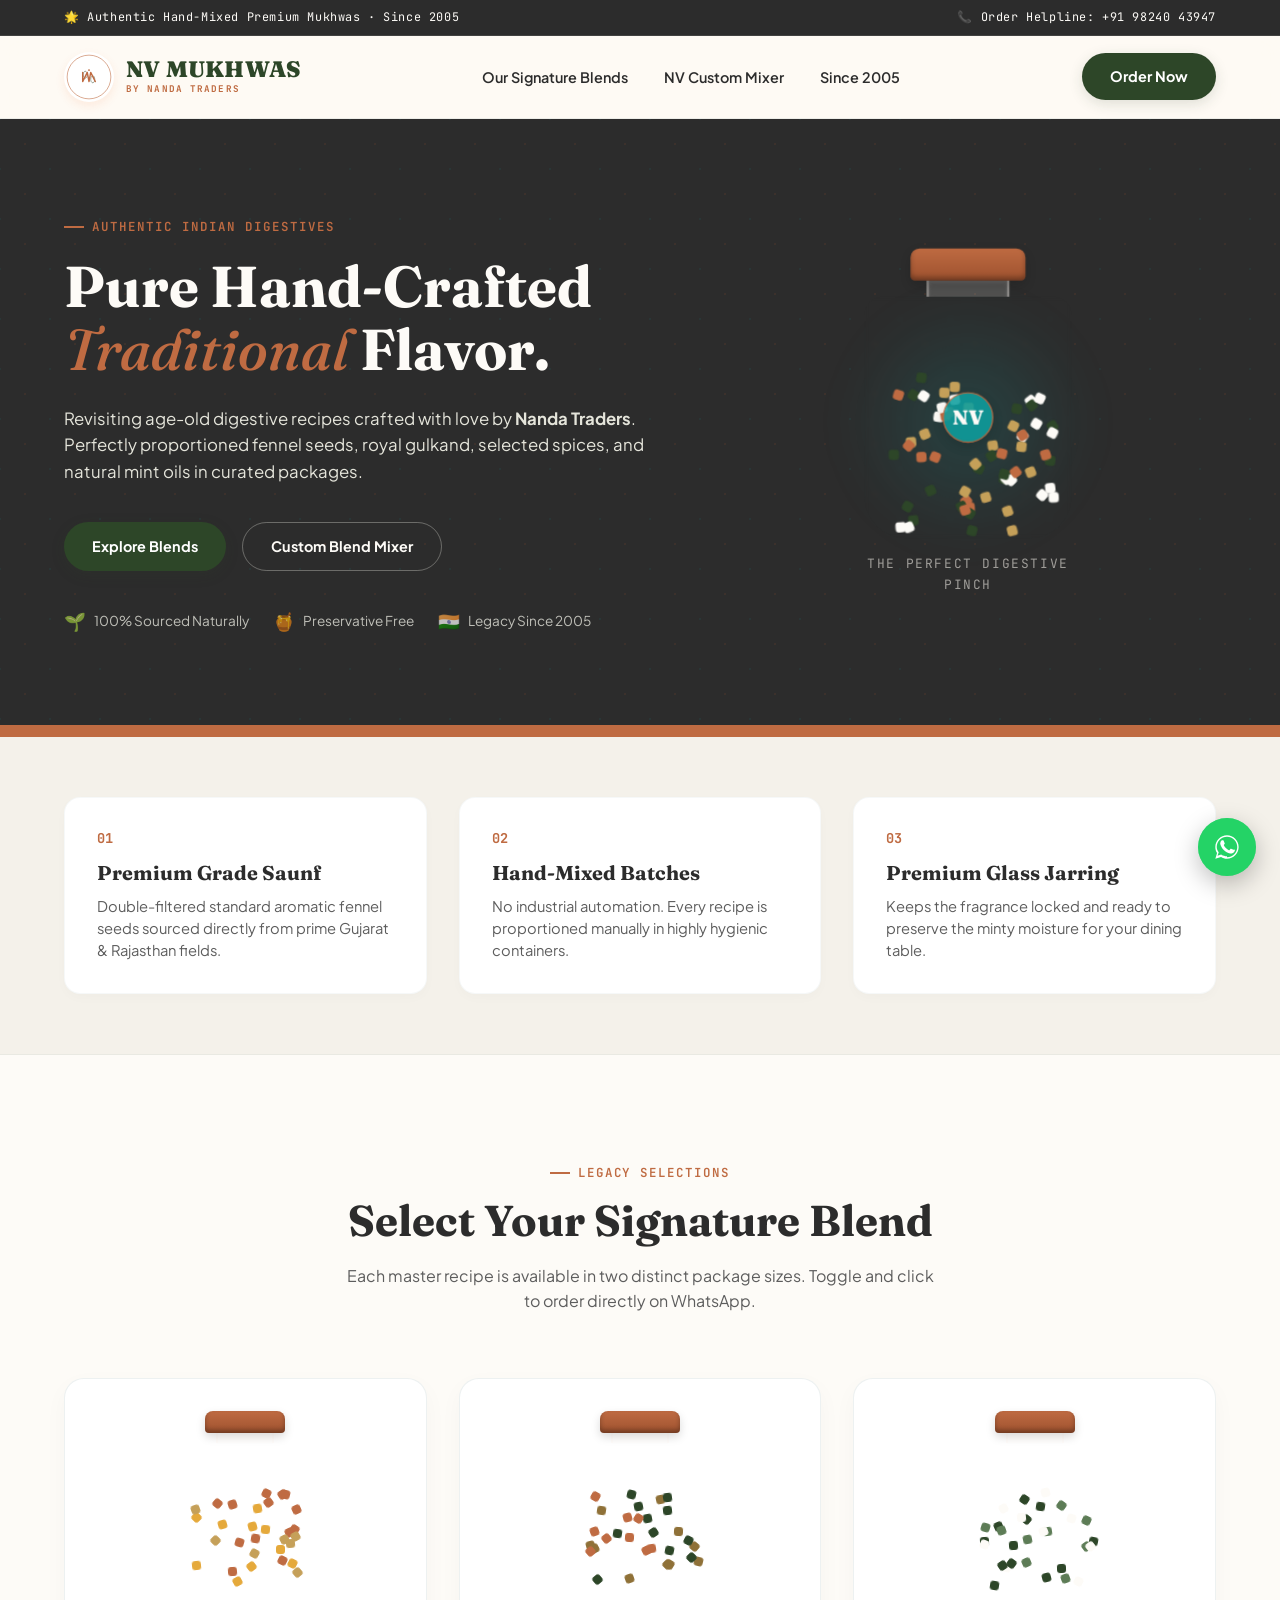
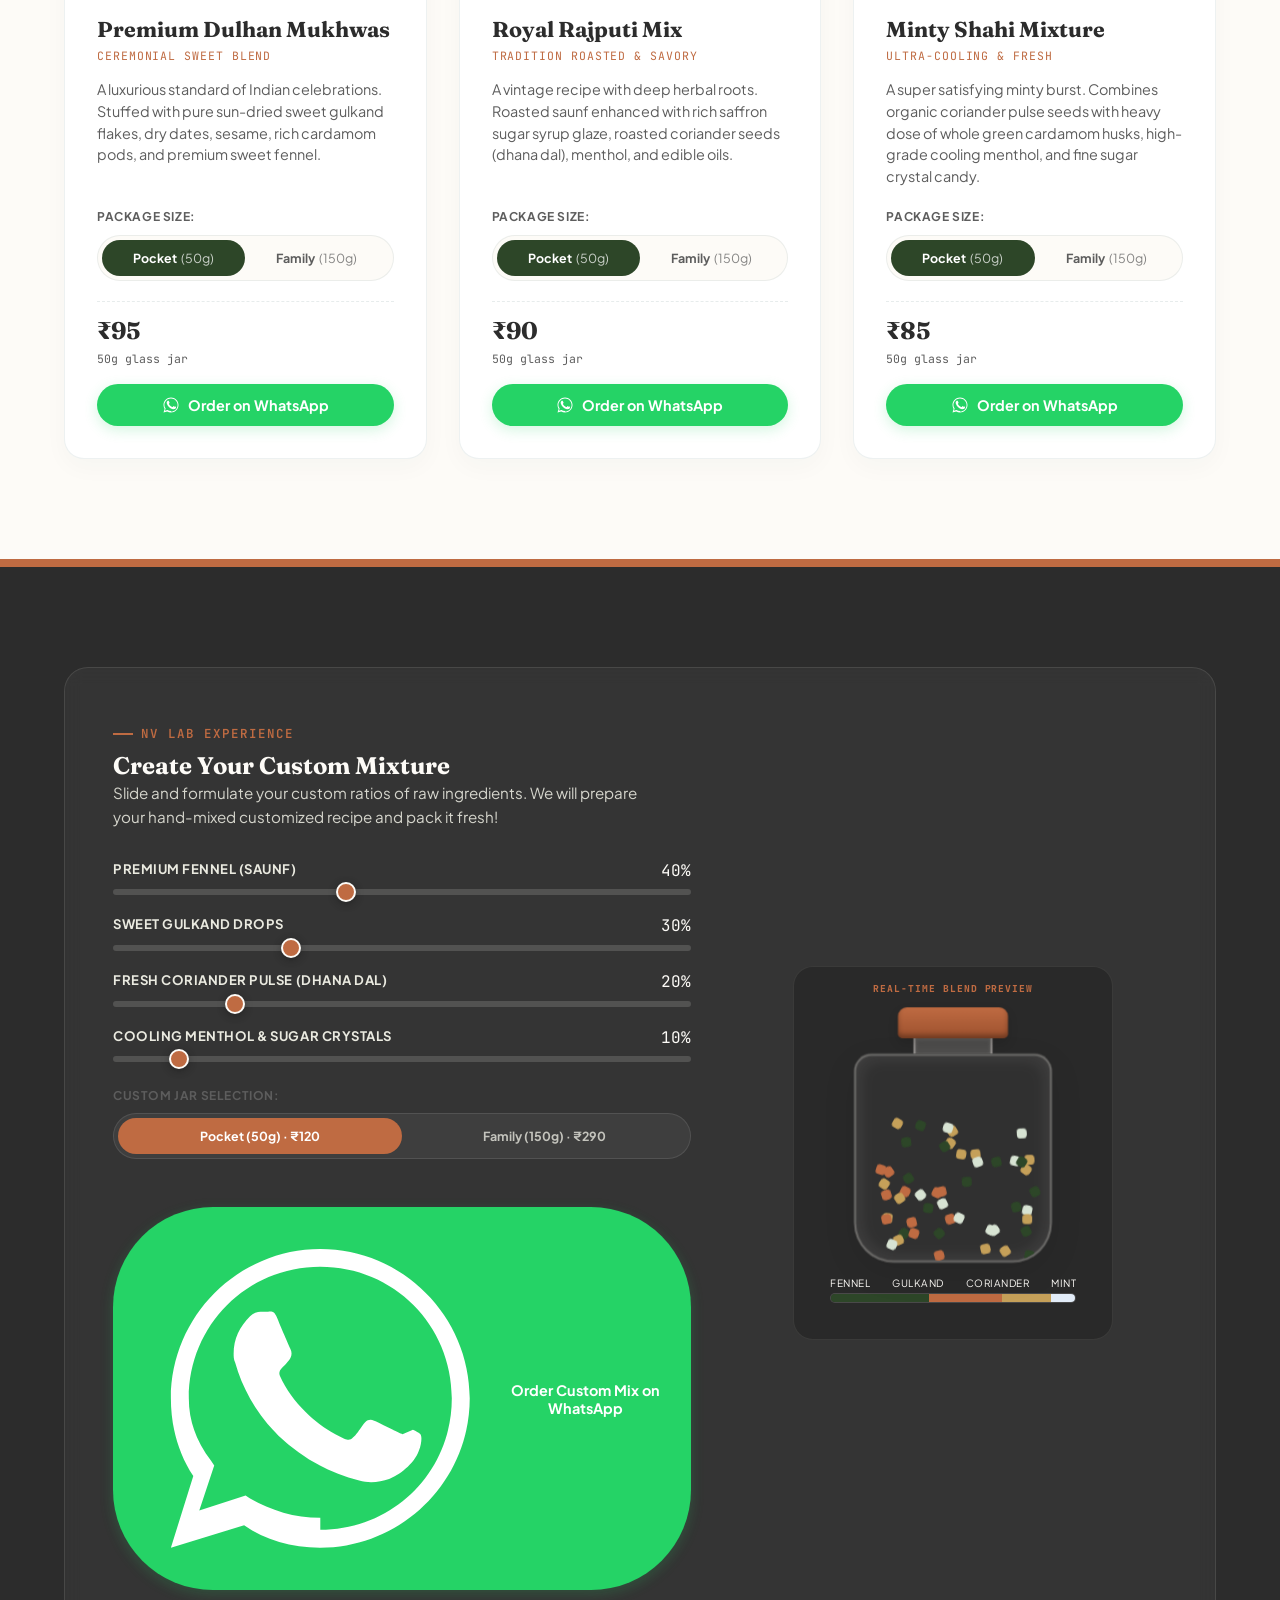
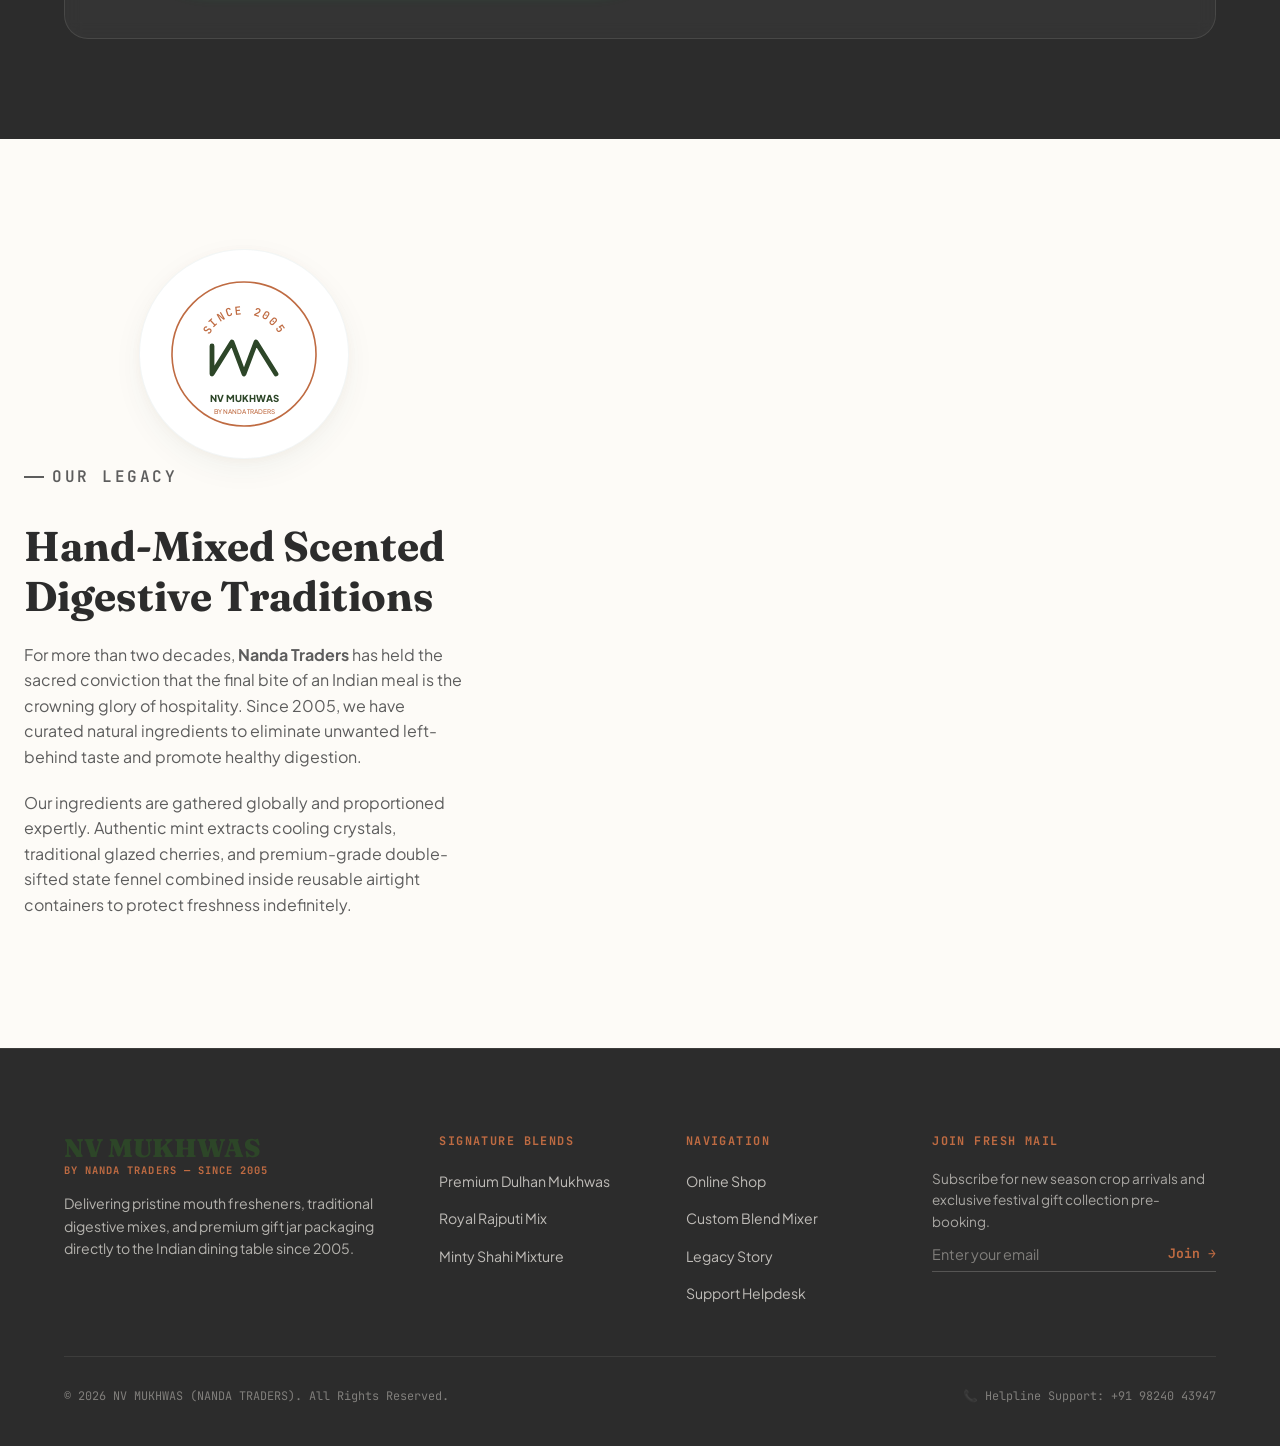
==== commit fc002c32: "Added Image of the product" ====
--- a/index.html
+++ b/index.html
@@ -15,7 +15,7 @@
 <div class="announcement-bar">
   <div class="wrap announcement-bar__content">
     <span>🌟 Authentic Hand-Mixed Premium Mukhwas · Since 2005</span>
-    <span class="desktop-only">📞 Order Helpline: +91 99092 21451</span>
+    <span class="desktop-only">📞 Order Helpline: +91 98240 43947</span>
   </div>
 </div>
 
@@ -400,7 +400,7 @@
           <li><a href="#shop">Online Shop</a></li>
           <li><a href="#creator">Custom Blend Mixer</a></li>
           <li><a href="#about">Legacy Story</a></li>
-          <li><a href="https://wa.me/919909221451">Support Helpdesk</a></li>
+          <li><a href="https://wa.me/919824043947">Support Helpdesk</a></li>
         </ul>
       </div>
       <div>
@@ -414,13 +414,13 @@
     </div>
     <div class="footer__bottom">
       <span>© 2026 NV MUKHWAS (NANDA TRADERS). All Rights Reserved.</span>
-      <span>📞 Helpline Support: +91 99092 21451</span>
+      <span>📞 Helpline Support: +91 98240 43947</span>
     </div>
   </div>
 </footer>
 
 <!-- FLOATING WHATSAPP BUTTON FOR INSTANT ENQUIRY -->
-<a href="https://wa.me/919909221451?text=Hi%21%20I%3B%20like%20to%20know%20more%20about%20your%20custom%20mukhwas%20selections." 
+<a href="https://wa.me/919824043947?text=Hi%21%20I%3B%20like%20to%20know%20more%20about%20your%20custom%20mukhwas%20selections." 
    target="_blank" rel="noopener" class="whatsapp-float" aria-label="Chat with NV Mukhwas on WhatsApp">
   <svg viewBox="0 0 24 24" fill="currentColor">
     <path d="M17.5 14.4c-.3-.1-1.6-.8-1.9-.9-.2-.1-.4-.1-.6.1-.2.2-.6.9-.8 1-.2.2-.3.2-.6.1-.9-.4-1.8-1-2.6-1.8-.7-.7-1.3-1.5-1.7-2.4-.1-.2 0-.4.1-.5.2-.2.5-.5.6-.7.1-.2.1-.4 0-.6-.1-.2-.7-1.6-.9-2.1-.2-.5-.4-.4-.6-.4h-.5c-.2 0-.5.1-.7.3-.7.7-1.1 1.5-1.1 2.5 0 .2 0 .4.1.6.5 1.8 1.5 3.5 2.9 4.9 1.6 1.5 3.4 2.5 5.4 3 .7.2 1.4.1 2-.1.6-.2 1.7-1 2-1.9.2-.5.2-1 .1-1.1-.1-.1-.3-.2-.5-.3zM12 2C6.5 2 2 6.5 2 12c0 1.9.5 3.7 1.5 5.2L2 22l4.9-1.5C8.3 21.5 10.1 22 12 22c5.5 0 10-4.5 10-10S17.5 2 12 2zm0 18c-1.7 0-3.3-.5-4.7-1.3l-.3-.2-3.1 1 1-3-.2-.3C3.7 14.9 3.2 13.5 3.2 12c0-4.9 3.9-8.8 8.8-8.8s8.8 3.9 8.8 8.8-3.9 8.8-8.8 8.8z"/>
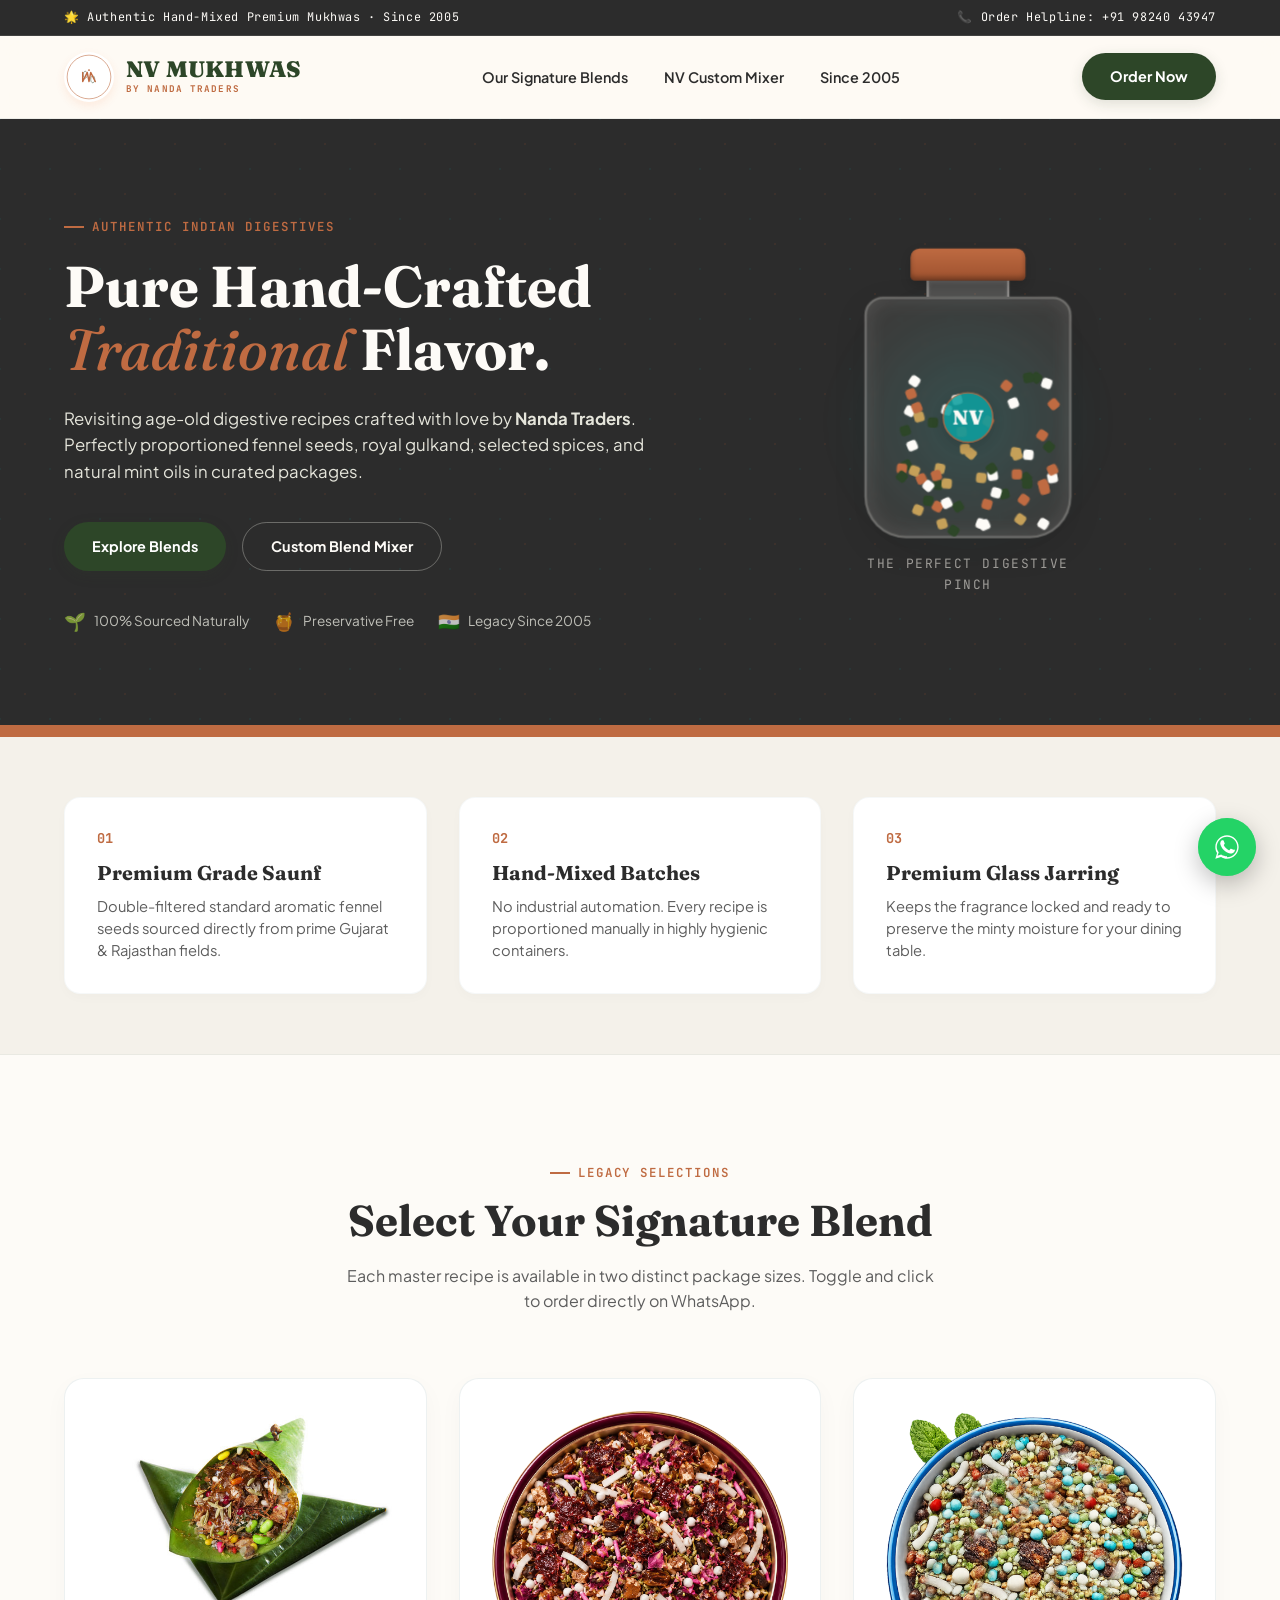
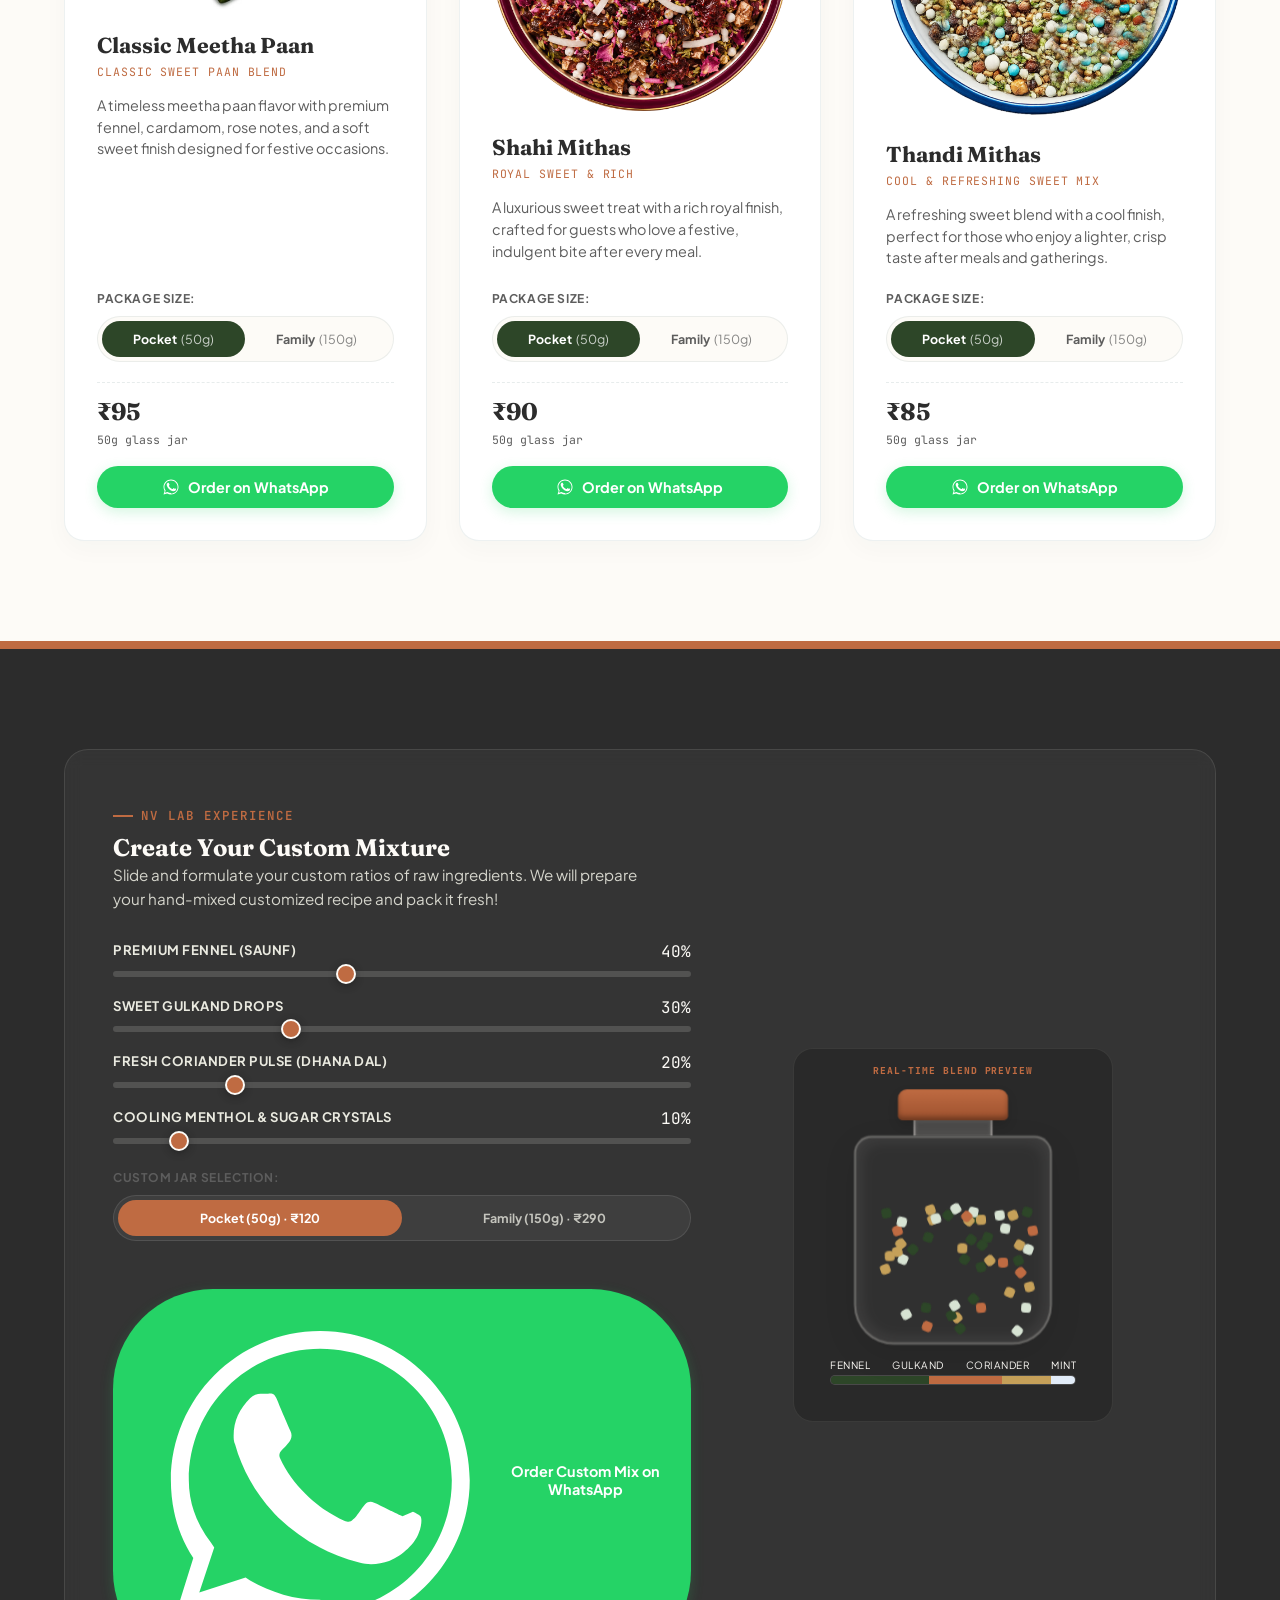
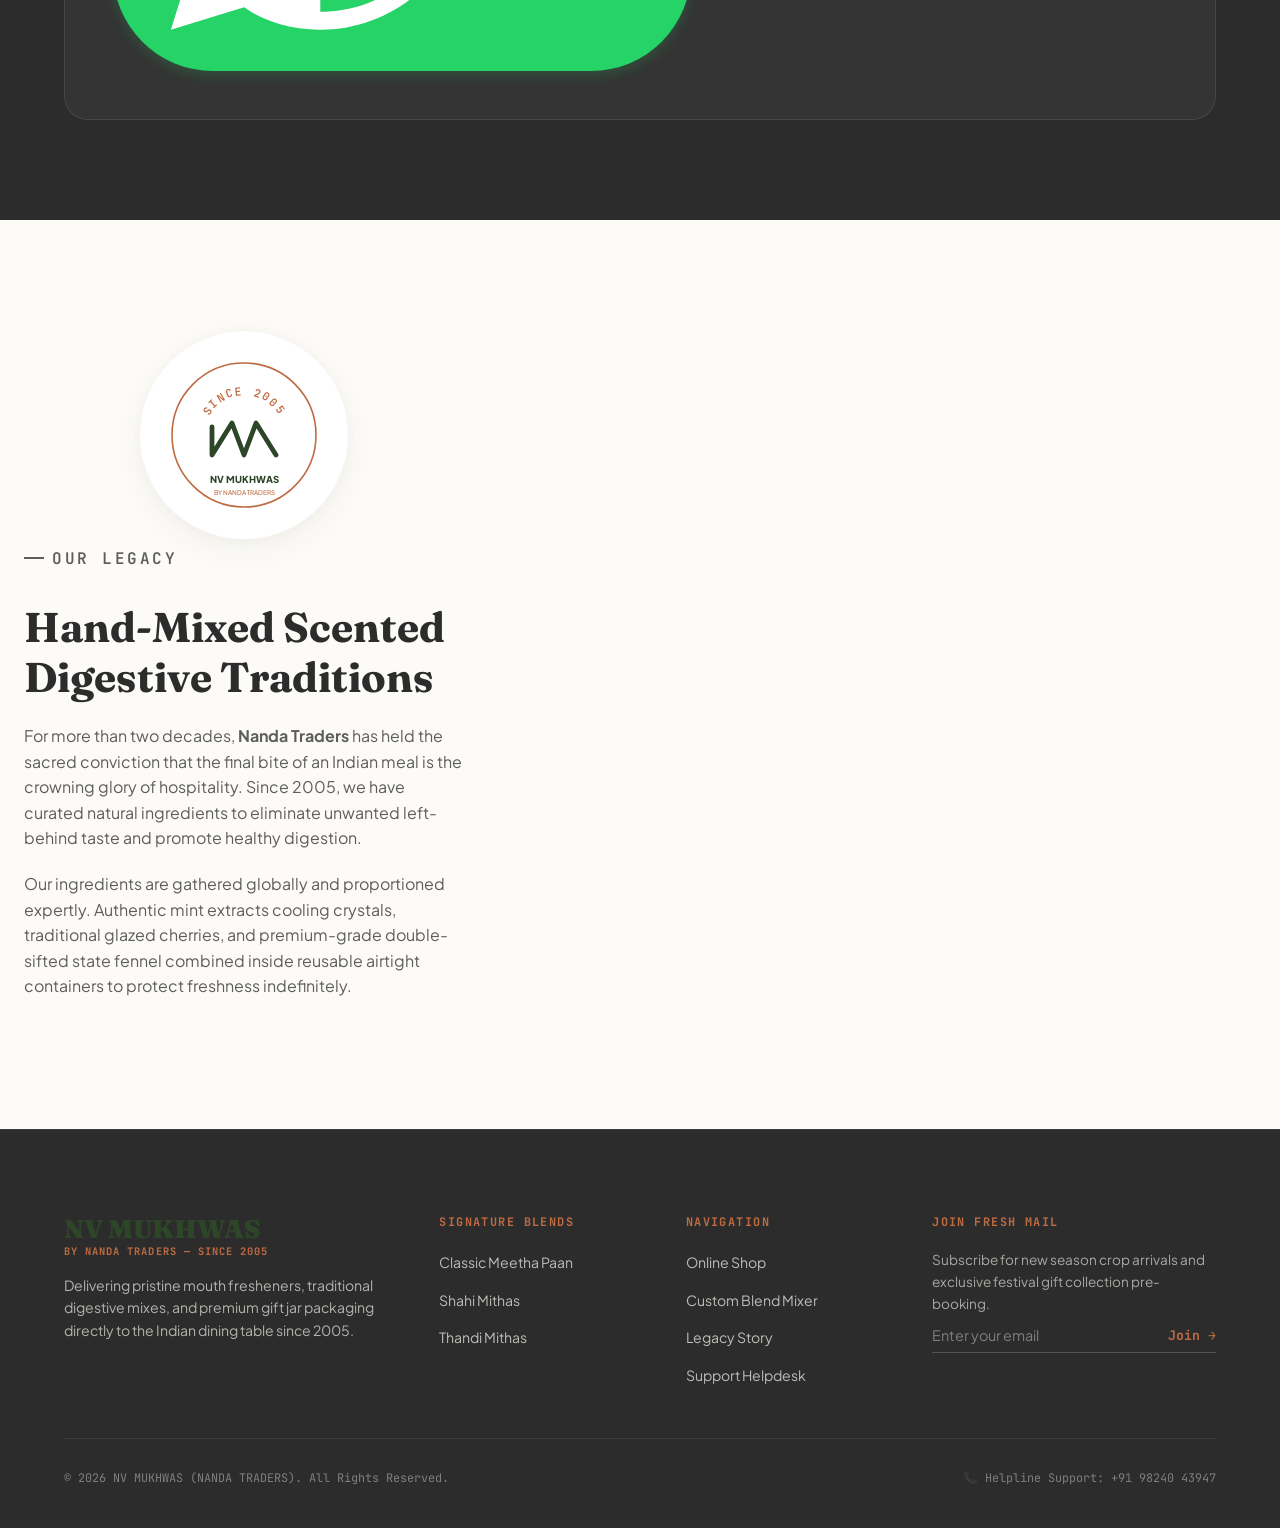
==== commit 78aba779: "updated the images and mobile number" ====
--- a/index.html
+++ b/index.html
@@ -133,22 +133,19 @@
       <div class="product-grid">
 
         <!-- PRODUCT 1 -->
-        <article class="product-card product-card--dulhan" data-size="pocket"
+        <article class="product-card product-card--paan" data-size="pocket"
                   data-pocketsize-weight="50g" data-pocketsize-price="₹95"
                   data-familysize-weight="150g" data-familysize-price="₹245">
-          <div class="jar-container">
-            <div class="jar">
-              <div class="jar__lid"></div>
-              <div class="jar__neck"></div>
-              <div class="jar__body">
-                <div class="jar__seeds" data-colors="#BF6B42,#C5A059,#E5A93B" data-count="30"></div>
-              </div>
-            </div>
-          </div>
-          <h3 class="product-card__name">Premium Dulhan Mukhwas</h3>
-          <p class="product-card__tag">Ceremonial Sweet Blend</p>
-          <p class="product-card__desc">A luxurious standard of Indian celebrations. Stuffed with pure sun-dried sweet gulkand flakes, dry dates, sesame, rich cardamom pods, and premium sweet fennel.</p>
-          
+          <div class="jar-container product-card__image-wrap">
+            <img class="product-card__image"
+                 src="images/Classic_Meetha_Paan.jpg"
+                 alt="Classic Meetha Paan"
+                 loading="lazy">
+          </div>
+          <h3 class="product-card__name">Classic Meetha Paan</h3>
+          <p class="product-card__tag">Classic Sweet Paan Blend</p>
+          <p class="product-card__desc">A timeless meetha paan flavor with premium fennel, cardamom, rose notes, and a soft sweet finish designed for festive occasions.</p>
+
           <div class="size-toggle-wrapper">
             <span class="size-toggle-label">Package Size:</span>
             <div class="size-toggle" role="group" aria-label="Choose jar size">
@@ -163,29 +160,26 @@
               <span class="product-card__weight">50g glass jar</span>
             </div>
           </div>
-          <button class="btn btn--whatsapp product-card__whatsapp" onclick="orderProduct('Premium Dulhan Mukhwas', this)">
+          <button class="btn btn--whatsapp product-card__whatsapp" onclick="orderProduct('Classic Meetha Paan', this)">
             <svg viewBox="0 0 24 24" fill="currentColor"><path d="M17.5 14.4c-.3-.1-1.6-.8-1.9-.9-.2-.1-.4-.1-.6.1-.2.2-.6.9-.8 1-.2.2-.3.2-.6.1-.9-.4-1.8-1-2.6-1.8-.7-.7-1.3-1.5-1.7-2.4-.1-.2 0-.4.1-.5.2-.2.5-.5.6-.7.1-.2.1-.4 0-.6-.1-.2-.7-1.6-.9-2.1-.2-.5-.4-.4-.6-.4h-.5c-.2 0-.5.1-.7.3-.7.7-1.1 1.5-1.1 2.5 0 .2 0 .4.1.6.5 1.8 1.5 3.5 2.9 4.9 1.6 1.5 3.4 2.5 5.4 3 .7.2 1.4.1 2-.1.6-.2 1.7-1 2-1.9.2-.5.2-1 .1-1.1-.1-.1-.3-.2-.5-.3zM12 2C6.5 2 2 6.5 2 12c0 1.9.5 3.7 1.5 5.2L2 22l4.9-1.5C8.3 21.5 10.1 22 12 22c5.5 0 10-4.5 10-10S17.5 2 12 2zm0 18c-1.7 0-3.3-.5-4.7-1.3l-.3-.2-3.1 1 1-3-.2-.3C3.7 14.9 3.2 13.5 3.2 12c0-4.9 3.9-8.8 8.8-8.8s8.8 3.9 8.8 8.8-3.9 8.8-8.8 8.8z"/></svg>
             Order on WhatsApp
           </button>
         </article>
 
         <!-- PRODUCT 2 -->
-        <article class="product-card product-card--royal" data-size="pocket"
+        <article class="product-card product-card--shahi" data-size="pocket"
                   data-pocketsize-weight="50g" data-pocketsize-price="₹90"
                   data-familysize-weight="150g" data-familysize-price="₹235">
-          <div class="jar-container">
-            <div class="jar">
-              <div class="jar__lid"></div>
-              <div class="jar__neck"></div>
-              <div class="jar__body">
-                <div class="jar__seeds" data-colors="#2D4628,#BF6B42,#8F7138" data-count="30"></div>
-              </div>
-            </div>
-          </div>
-          <h3 class="product-card__name">Royal Rajputi Mix</h3>
-          <p class="product-card__tag">Tradition Roasted & Savory</p>
-          <p class="product-card__desc">A vintage recipe with deep herbal roots. Roasted saunf enhanced with rich saffron sugar syrup glaze, roasted coriander seeds (dhana dal), menthol, and edible oils.</p>
-          
+          <div class="jar-container product-card__image-wrap">
+            <img class="product-card__image"
+                 src="images/Shahi_Mithas.png"
+                 alt="Shahi Mithas"
+                 loading="lazy">
+          </div>
+          <h3 class="product-card__name">Shahi Mithas</h3>
+          <p class="product-card__tag">Royal Sweet & Rich</p>
+          <p class="product-card__desc">A luxurious sweet treat with a rich royal finish, crafted for guests who love a festive, indulgent bite after every meal.</p>
+
           <div class="size-toggle-wrapper">
             <span class="size-toggle-label">Package Size:</span>
             <div class="size-toggle" role="group" aria-label="Choose jar size">
@@ -200,29 +194,26 @@
               <span class="product-card__weight">50g glass jar</span>
             </div>
           </div>
-          <button class="btn btn--whatsapp product-card__whatsapp" onclick="orderProduct('Royal Rajputi Mix', this)">
+          <button class="btn btn--whatsapp product-card__whatsapp" onclick="orderProduct('Shahi Mithas', this)">
             <svg viewBox="0 0 24 24" fill="currentColor"><path d="M17.5 14.4c-.3-.1-1.6-.8-1.9-.9-.2-.1-.4-.1-.6.1-.2.2-.6.9-.8 1-.2.2-.3.2-.6.1-.9-.4-1.8-1-2.6-1.8-.7-.7-1.3-1.5-1.7-2.4-.1-.2 0-.4.1-.5.2-.2.5-.5.6-.7.1-.2.1-.4 0-.6-.1-.2-.7-1.6-.9-2.1-.2-.5-.4-.4-.6-.4h-.5c-.2 0-.5.1-.7.3-.7.7-1.1 1.5-1.1 2.5 0 .2 0 .4.1.6.5 1.8 1.5 3.5 2.9 4.9 1.6 1.5 3.4 2.5 5.4 3 .7.2 1.4.1 2-.1.6-.2 1.7-1 2-1.9.2-.5.2-1 .1-1.1-.1-.1-.3-.2-.5-.3zM12 2C6.5 2 2 6.5 2 12c0 1.9.5 3.7 1.5 5.2L2 22l4.9-1.5C8.3 21.5 10.1 22 12 22c5.5 0 10-4.5 10-10S17.5 2 12 2zm0 18c-1.7 0-3.3-.5-4.7-1.3l-.3-.2-3.1 1 1-3-.2-.3C3.7 14.9 3.2 13.5 3.2 12c0-4.9 3.9-8.8 8.8-8.8s8.8 3.9 8.8 8.8-3.9 8.8-8.8 8.8z"/></svg>
             Order on WhatsApp
           </button>
         </article>
 
         <!-- PRODUCT 3 -->
-        <article class="product-card product-card--mint" data-size="pocket"
+        <article class="product-card product-card--cool" data-size="pocket"
                   data-pocketsize-weight="50g" data-pocketsize-price="₹85"
                   data-familysize-weight="150g" data-familysize-price="₹220">
-          <div class="jar-container">
-            <div class="jar">
-              <div class="jar__lid"></div>
-              <div class="jar__neck"></div>
-              <div class="jar__body">
-                <div class="jar__seeds" data-colors="#2D4628,#5D7C56,#FDFBF7" data-count="30"></div>
-              </div>
-            </div>
-          </div>
-          <h3 class="product-card__name">Minty Shahi Mixture</h3>
-          <p class="product-card__tag">Ultra-Cooling & Fresh</p>
-          <p class="product-card__desc">A super satisfying minty burst. Combines organic coriander pulse seeds with heavy dose of whole green cardamom husks, high-grade cooling menthol, and fine sugar crystal candy.</p>
-          
+          <div class="jar-container product-card__image-wrap">
+            <img class="product-card__image"
+                 src="images/Thandi_Mithas.png"
+                 alt="Thandi Mithas"
+                 loading="lazy">
+          </div>
+          <h3 class="product-card__name">Thandi Mithas</h3>
+          <p class="product-card__tag">Cool & Refreshing Sweet Mix</p>
+          <p class="product-card__desc">A refreshing sweet blend with a cool finish, perfect for those who enjoy a lighter, crisp taste after meals and gatherings.</p>
+
           <div class="size-toggle-wrapper">
             <span class="size-toggle-label">Package Size:</span>
             <div class="size-toggle" role="group" aria-label="Choose jar size">
@@ -237,7 +228,7 @@
               <span class="product-card__weight">50g glass jar</span>
             </div>
           </div>
-          <button class="btn btn--whatsapp product-card__whatsapp" onclick="orderProduct('Minty Shahi Mixture', this)">
+          <button class="btn btn--whatsapp product-card__whatsapp" onclick="orderProduct('Thandi Mithas', this)">
             <svg viewBox="0 0 24 24" fill="currentColor"><path d="M17.5 14.4c-.3-.1-1.6-.8-1.9-.9-.2-.1-.4-.1-.6.1-.2.2-.6.9-.8 1-.2.2-.3.2-.6.1-.9-.4-1.8-1-2.6-1.8-.7-.7-1.3-1.5-1.7-2.4-.1-.2 0-.4.1-.5.2-.2.5-.5.6-.7.1-.2.1-.4 0-.6-.1-.2-.7-1.6-.9-2.1-.2-.5-.4-.4-.6-.4h-.5c-.2 0-.5.1-.7.3-.7.7-1.1 1.5-1.1 2.5 0 .2 0 .4.1.6.5 1.8 1.5 3.5 2.9 4.9 1.6 1.5 3.4 2.5 5.4 3 .7.2 1.4.1 2-.1.6-.2 1.7-1 2-1.9.2-.5.2-1 .1-1.1-.1-.1-.3-.2-.5-.3zM12 2C6.5 2 2 6.5 2 12c0 1.9.5 3.7 1.5 5.2L2 22l4.9-1.5C8.3 21.5 10.1 22 12 22c5.5 0 10-4.5 10-10S17.5 2 12 2zm0 18c-1.7 0-3.3-.5-4.7-1.3l-.3-.2-3.1 1 1-3-.2-.3C3.7 14.9 3.2 13.5 3.2 12c0-4.9 3.9-8.8 8.8-8.8s8.8 3.9 8.8 8.8-3.9 8.8-8.8 8.8z"/></svg>
             Order on WhatsApp
           </button>
@@ -389,9 +380,9 @@
       <div>
         <h4>Signature Blends</h4>
         <ul>
-          <li><a href="#shop">Premium Dulhan Mukhwas</a></li>
-          <li><a href="#shop">Royal Rajputi Mix</a></li>
-          <li><a href="#shop">Minty Shahi Mixture</a></li>
+          <li><a href="#shop">Classic Meetha Paan</a></li>
+          <li><a href="#shop">Shahi Mithas</a></li>
+          <li><a href="#shop">Thandi Mithas</a></li>
         </ul>
       </div>
       <div>
